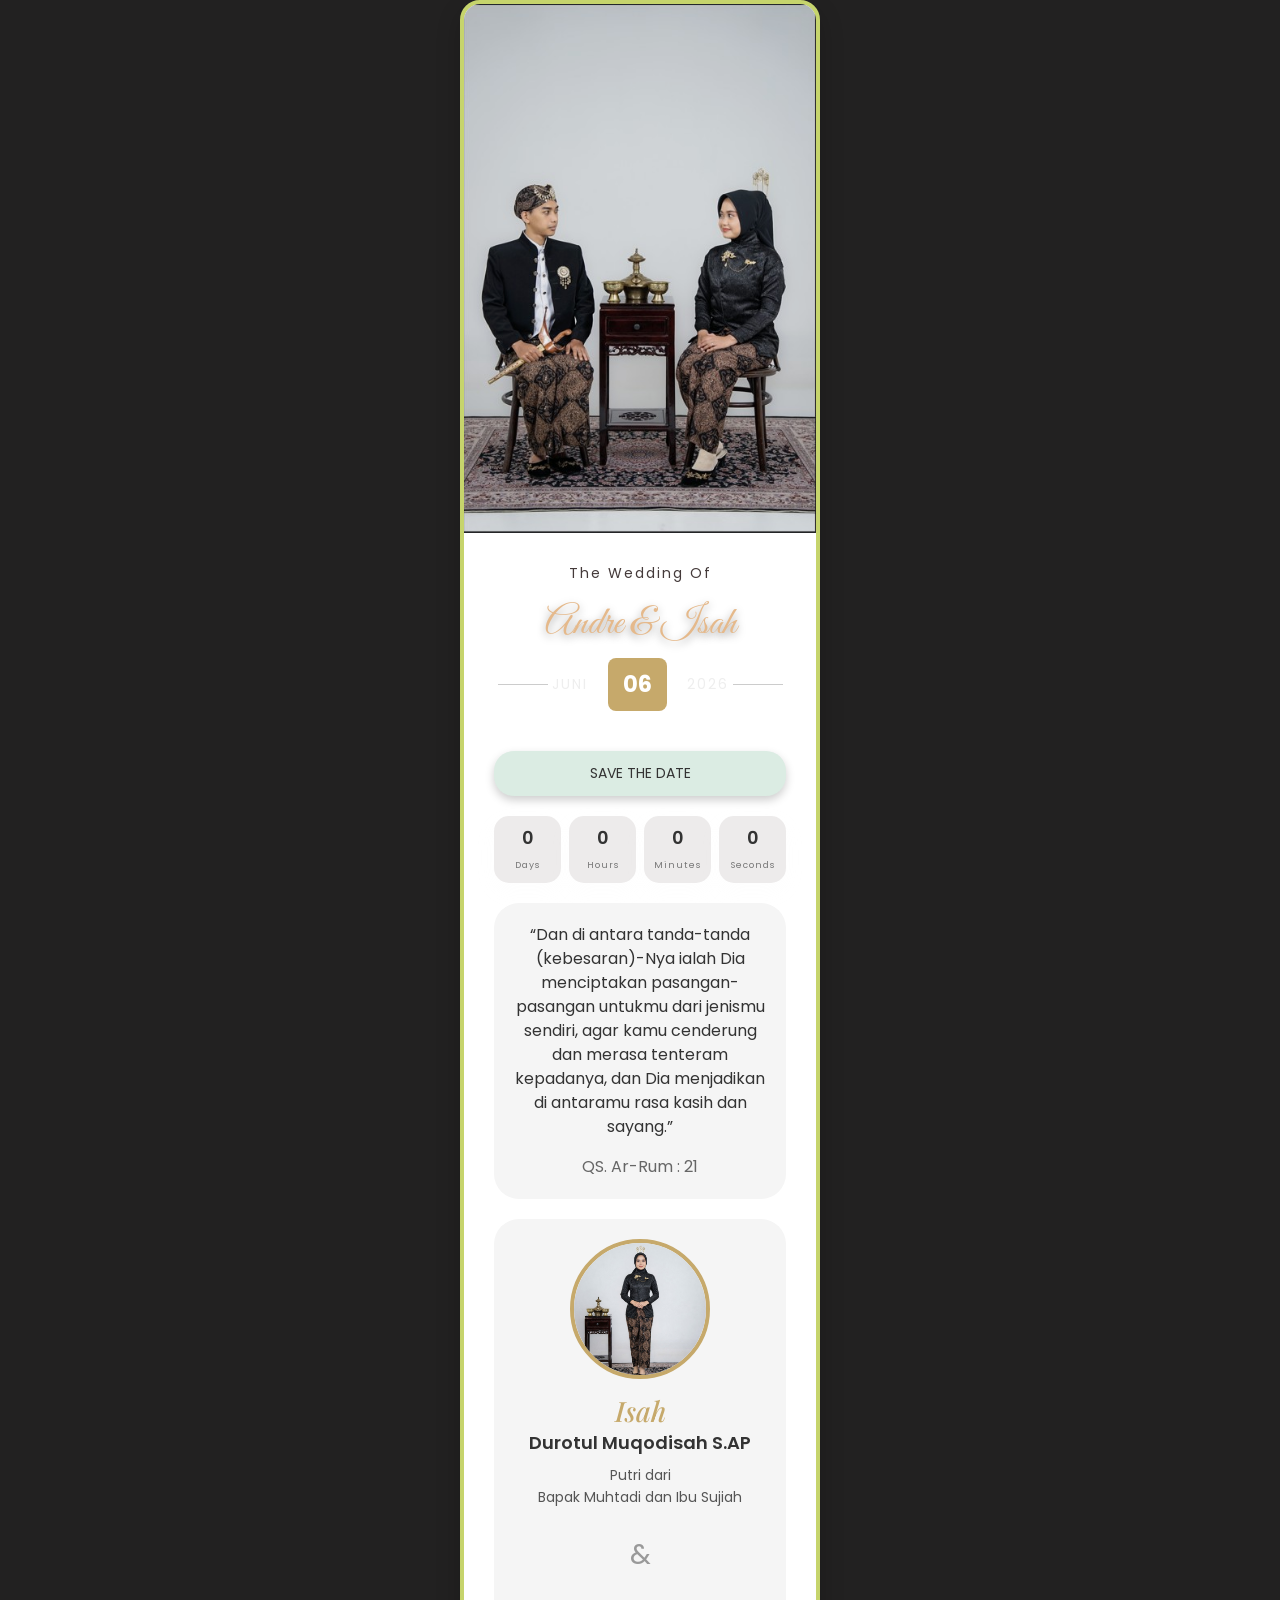
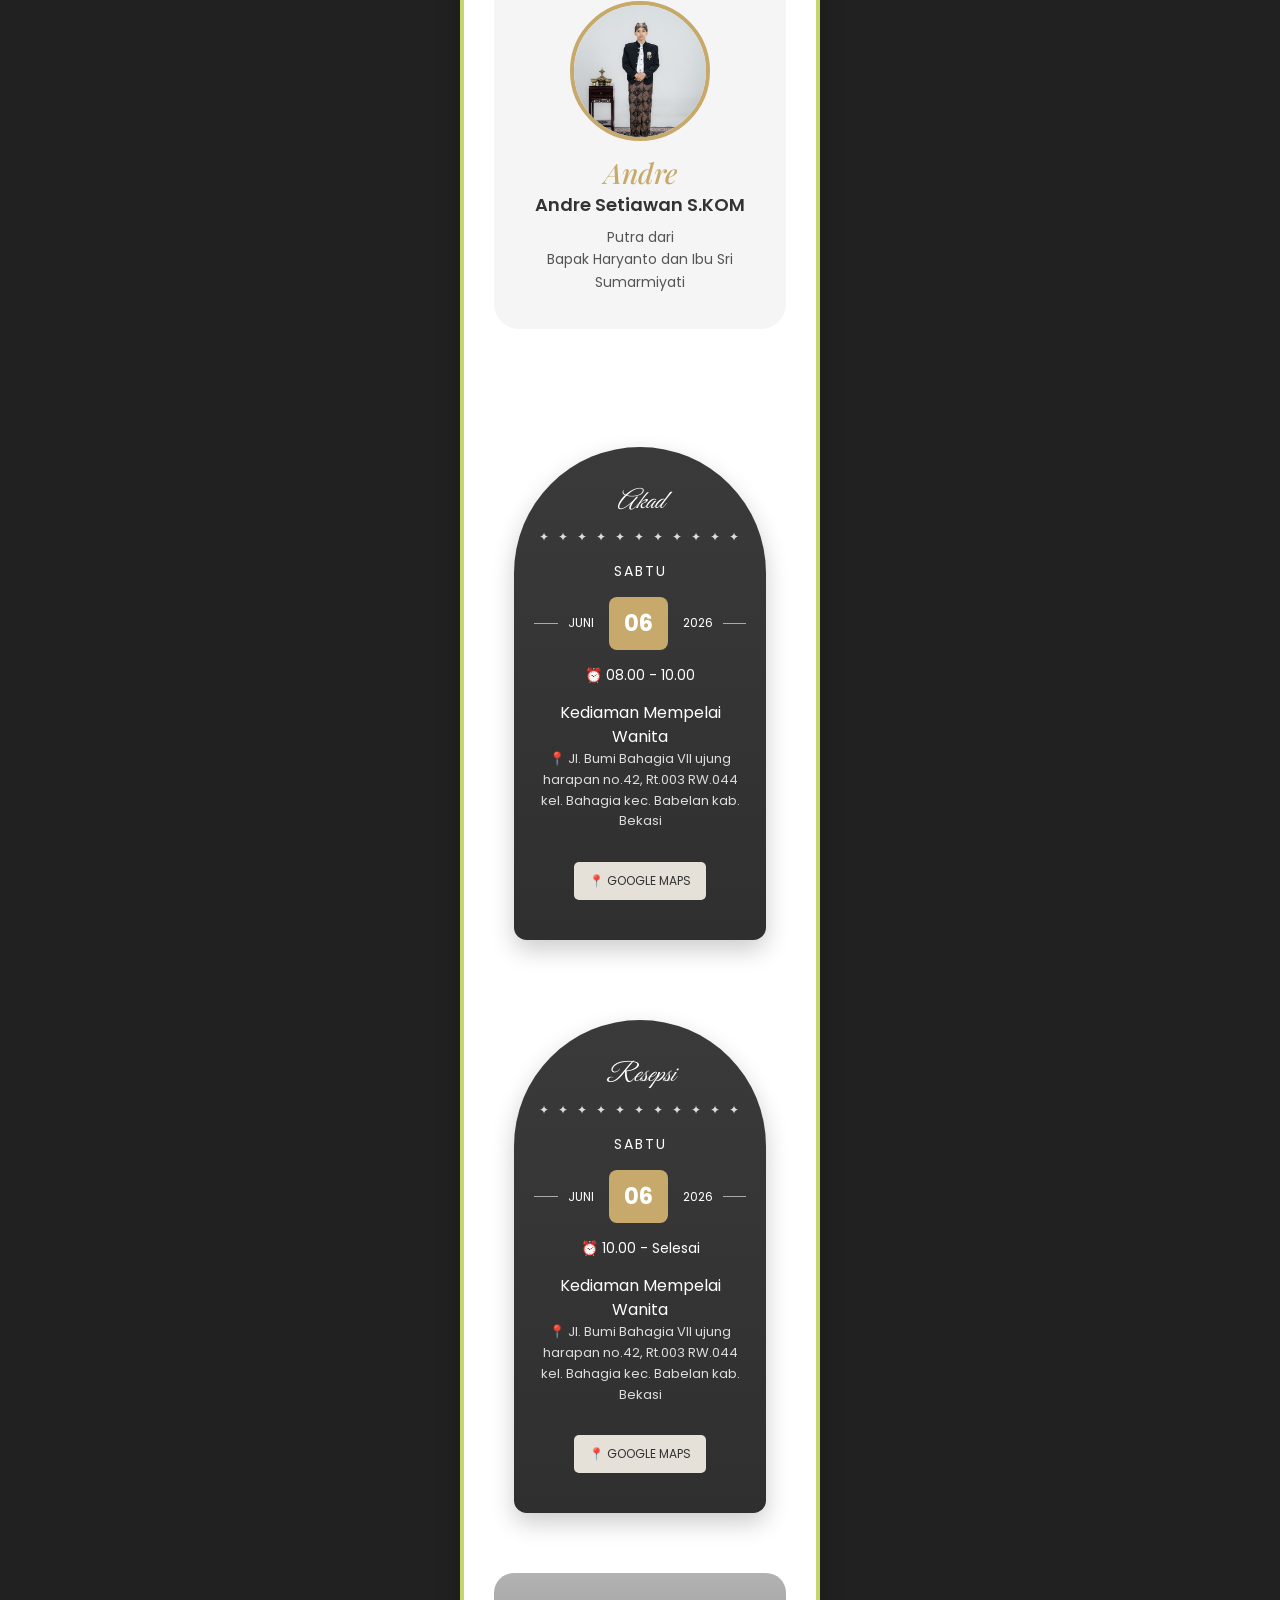
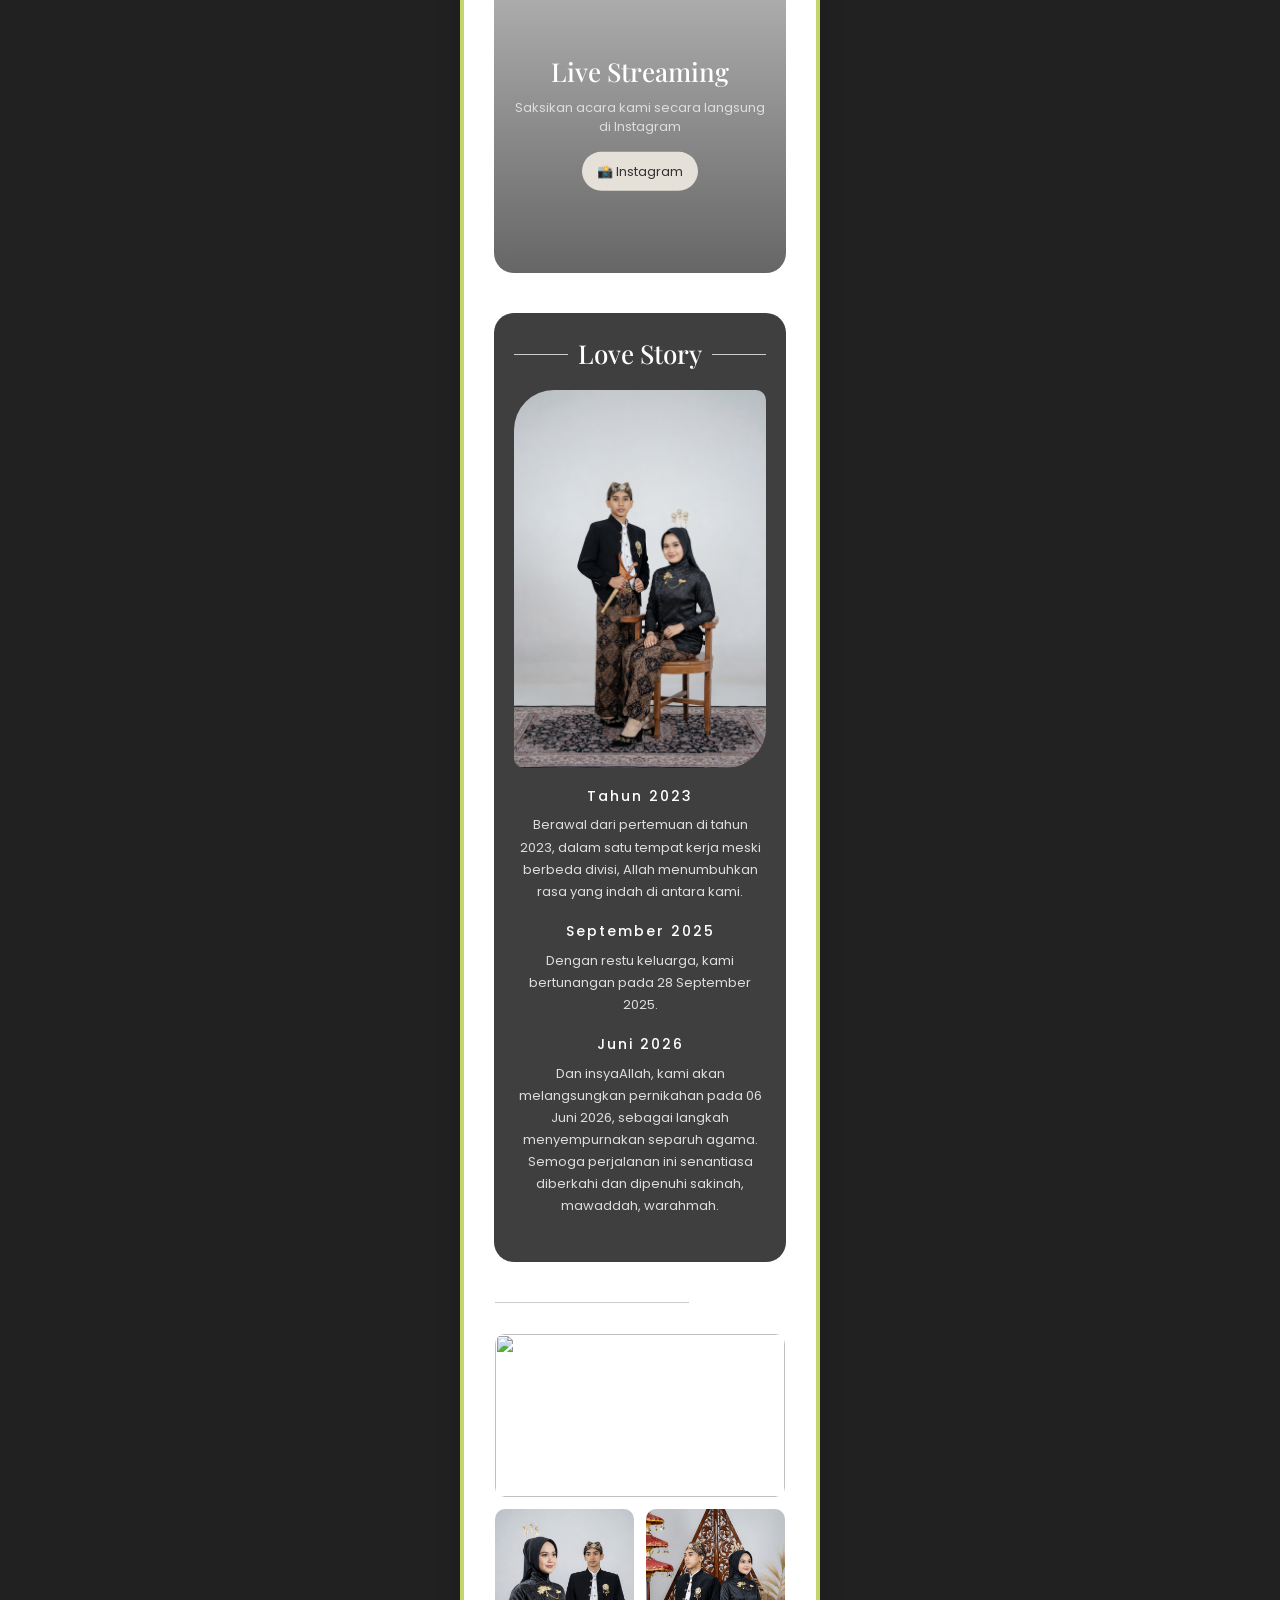
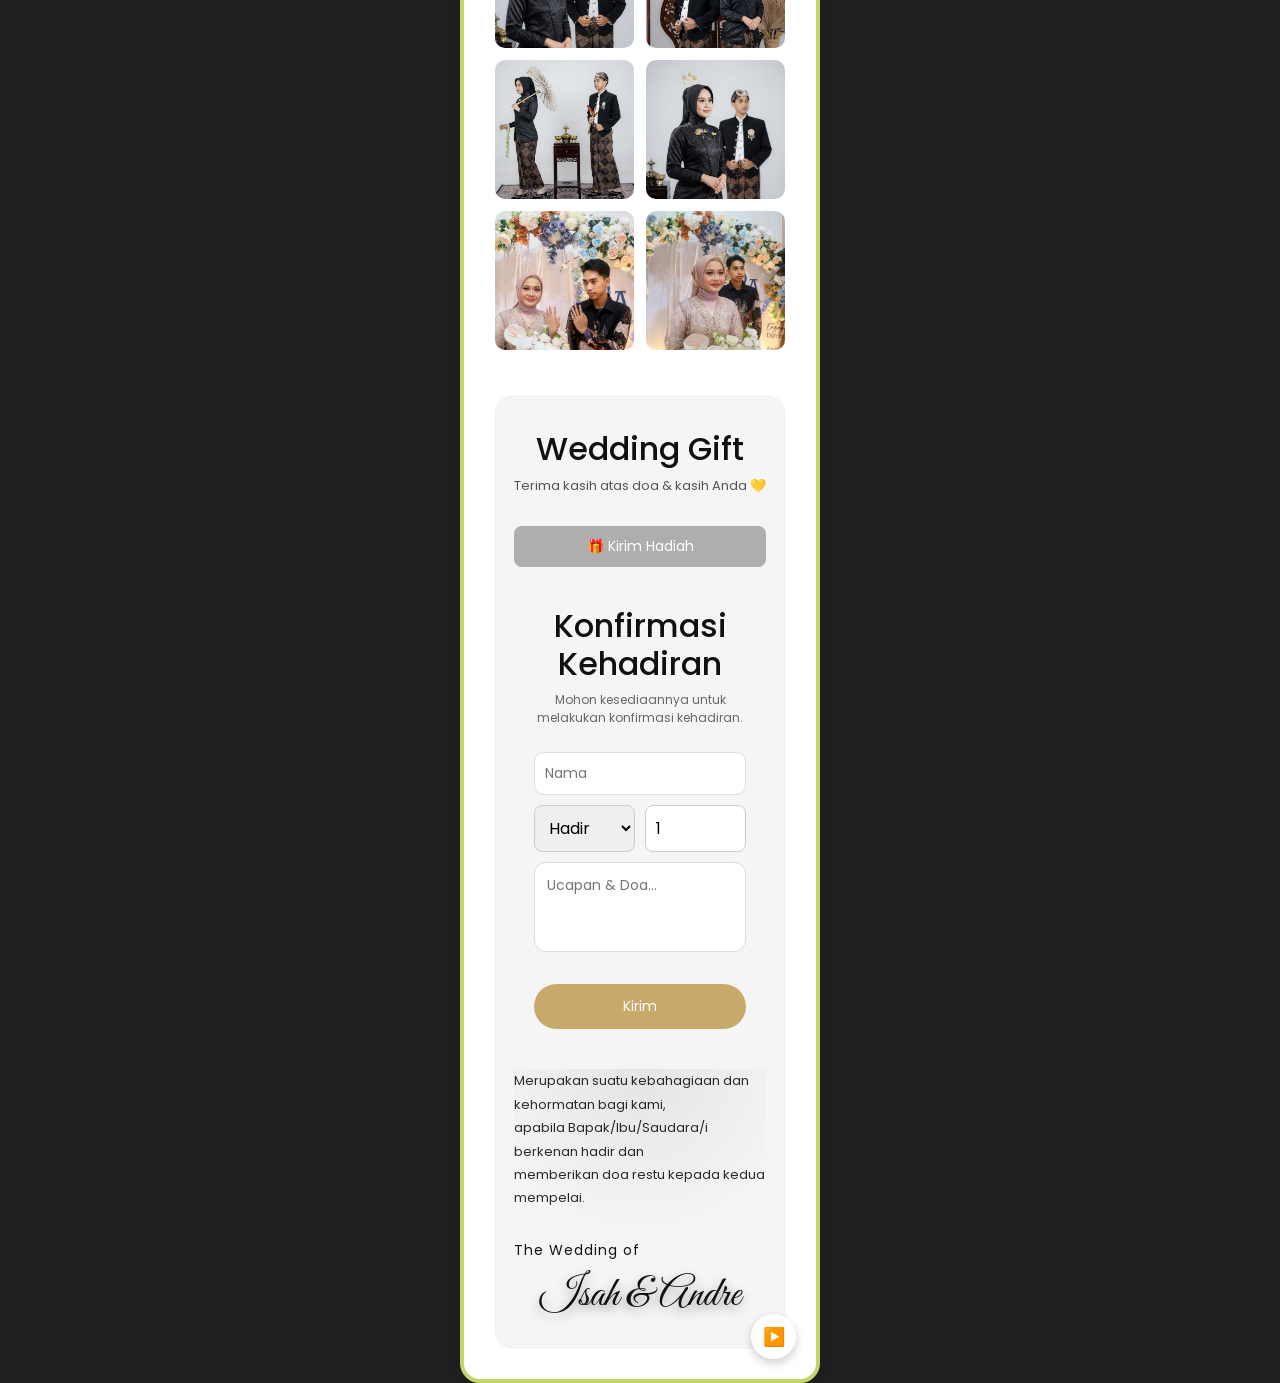
==== home.html @ dc4f6573 "Update home.html" ====
<!DOCTYPE html>
<html lang="id">
<head>
<meta charset="UTF-8">
<meta name="viewport" content="width=device-width, initial-scale=1.0">
<title>Wedding Invitation</title>

<link href="https://cdn.jsdelivr.net/npm/bootstrap@5.3.2/dist/css/bootstrap.min.css" rel="stylesheet">
<link href="https://fonts.googleapis.com/css2?family=Playfair+Display:wght@400;600&family=Poppins:wght@300;400;500&display=swap" rel="stylesheet">
<link href="https://fonts.googleapis.com/css2?family=Great+Vibes&family=Playfair+Display&display=swap" rel="stylesheet">
<link href="https://fonts.googleapis.com/css2?family=Great+Vibes&display=swap" rel="stylesheet">
<link rel="stylesheet" href="https://cdnjs.cloudflare.com/ajax/libs/font-awesome/6.5.0/css/all.min.css">
<link rel="stylesheet" href="css/style.css">
</head>

<body>
<div id="toast"></div>
<div class="container d-flex justify-content-center">

  <div class="invitation-card">

    <div class="card-main">

      <img src="img/MLK00653.jpg" class="bg">

      <div class="overlay">

<button id="musicBtn" onclick="toggleMusic()">▶️</button>

<audio id="bgMusic" loop>
  <source src="audio/musik.mp3" type="audio/mpeg">
</audio>



</div>
      </div>

      <div class="content-bg">

<div class="wedding-header fade-up">
  <p class="wedding-sub">The Wedding Of</p>
  <h2 class="wedding-names">Andre & Isah</h2>

  <div class="wedding-date">
    <span>JUNI</span>
    <div class="date-box">06</div>
    <span>2026</span>
  </div>
</div>

<button onclick="openPopup('calendarPopup')" class="save-btn">
  SAVE THE DATE  
</button>
  

<div id="calendarPopup" class="calendar-popup">
  <div class="calendar-box">

    <span class="close-btn" onclick="closePopup('calendarPopup')">✖</span>

    <h4 class="cal-title">Simpan Tanggal</h4>
    <p class="cal-sub">Tambahkan ke kalender Anda</p>

    <button class="cal-btn google" onclick="saveToGoogleCalendar()">
      📅 Google Calendar
    </button>

    <button class="cal-btn apple" onclick="openICS()">
      🍎 Apple / iPhone
    </button>

  </div>
</div>



        <div class="countdown text-center d-flex justify-content-center gap-2 fade-up delay-1">

          <div class="time-box">
            <span id="days">0</span>
            <small>Days</small>
          </div>

          <div class="time-box">
            <span id="hours">0</span>
            <small>Hours</small>
          </div>

          <div class="time-box">
            <span id="minutes">0</span>
            <small>Minutes</small>
          </div>

          <div class="time-box">
            <span id="seconds">0</span>
            <small>Seconds</small>
          </div>

        </div>

        <div class="section-bottom text-center fade-up delay-2">
          <p class="verse">
            “Dan di antara tanda-tanda (kebesaran)-Nya ialah Dia menciptakan pasangan-pasangan untukmu dari jenismu sendiri, agar kamu cenderung dan merasa tenteram kepadanya, dan Dia menjadikan di antaramu rasa kasih dan sayang.”
          </p>
          <small class="verse-ref">QS. Ar-Rum : 21</small>

          

        </div>
            <!--galery Berjalan -->
            <!--
        <div class="gallery mt-4">
            <div class="gallery-track d-flex">
              <img src="Img/andisah1.jpeg">
              <img src="Img/andisah2.jpeg">
              <img src="Img/Andisah3.jpg">
              <img src="Img/Andre1.jpeg">
              <img src="Img/Mempelai P.jpg">
              <img src="Img/Mempelaiw.jpg">
              
            </div>
          </div>
          -->

          <!-- Detail Nama Mempelai -->

      <div class="section-bottom fade-up">

  <!-- WANITA -->
  <div class="couple">
    <div class="photo">
      <img src="img/Mempelaiw.jpeg" alt="Milea" style="width:100%;">
    </div>

    <h2 class="nickname">Isah</h2>
    <h3 class="fullname">Durotul Muqodisah S.AP</h3>

    <p class="desc">
      Putri dari<br>
      Bapak Muhtadi dan Ibu Sujiah
    </p>
  </div>

  <!-- ICON -->
  <div class="love-icon">&</div>

  <!-- PRIA -->
  <div class="couple">
    <div class="photo">
      <img src="img/MempelaiP.jpg" alt="Dilan">
    </div>

    <h2 class="nickname">Andre</h2>
    <h3 class="fullname">Andre Setiawan S.KOM</h3>

    <p class="desc">
      Putra dari<br>
      Bapak Haryanto dan Ibu Sri Sumarmiyati
    </p>
  </div>

</div>

<!-- Tanggal dan Tempat Pernikahan Akad-->

<div class="event-section fade-up">

  <div class="event-header">
    <h2>Wedding</h2>
    <h5>Event</h5>
  </div>
  <div class="event-card fade-up">

    <h3 class="event-title">Akad</h3>
    <div class="divider">✦ ✦ ✦ ✦ ✦ ✦ ✦ ✦ ✦ ✦ ✦</div>

    <p class="day">SABTU</p>

    <div class="date-row">
      <span>JUNI</span>
      <div class="date-box">06</div>
      <span>2026</span>
    </div>

    <p class="time">⏰ 08.00 - 10.00</p>

    <div class="event">
      <span>Kediaman Mempelai Wanita</span>
    </div>
<div class="location">
  📍 Jl. Bumi Bahagia VII ujung harapan no.42, 
  Rt.003 RW.044 kel. Bahagia kec. Babelan kab. Bekasi
</div>

<a href="https://www.google.com/maps/place/Jl.+Bumi+Bahagia+VII+No.42,+Bahagia,+Kec.+Babelan,+Kabupaten+Bekasi,+Jawa+Barat+17610/@-6.1870561,107.0128205,17z/data=!3m1!4b1!4m6!3m5!1s0x2e698966cbaea04b:0x77215158d1f6235f!8m2!3d-6.1870561!4d107.0128205!16s%2Fg%2F11k5qr71fc?entry=ttu&g_ep=EgoyMDI2MDQwMS4wIKXMDSoASAFQAw%3D%3D" 
   target="_blank" 
   class="map-btn">
   📍 GOOGLE MAPS
</a>
  </div>

</div>

<!-- Tanggal dan Tempat Pernikahan Resepsi-->

<div class="event-section">

  <div class="event-card">

    <h3 class="event-title">Resepsi</h3>
    <div class="divider">✦ ✦ ✦ ✦ ✦ ✦ ✦ ✦ ✦ ✦ ✦</div>

    <p class="day">SABTU</p>

    <div class="date-row">
      <span>JUNI</span>
      <div class="date-box">06</div>
      <span>2026</span>
    </div>

    <p class="time">⏰ 10.00 - Selesai</p>

    <div class="event">
      <span>Kediaman Mempelai Wanita</span>
    </div>
<div class="location">
  📍 Jl. Bumi Bahagia VII ujung harapan no.42, 
  Rt.003 RW.044 kel. Bahagia kec. Babelan kab. Bekasi
</div>

<a href="https://www.google.com/maps/place/Jl.+Bumi+Bahagia+VII+No.42,+Bahagia,+Kec.+Babelan,+Kabupaten+Bekasi,+Jawa+Barat+17610/@-6.1870561,107.0128205,17z/data=!3m1!4b1!4m6!3m5!1s0x2e698966cbaea04b:0x77215158d1f6235f!8m2!3d-6.1870561!4d107.0128205!16s%2Fg%2F11k5qr71fc?entry=ttu&g_ep=EgoyMDI2MDQwMS4wIKXMDSoASAFQAw%3D%3D" 
   target="_blank" 
   class="map-btn">
   📍 GOOGLE MAPS
</a>
  </div>

</div>

<!-- Live Streaming -->
<div class="live-section">
  <div class="live-content">
    <h2 class="live-title">Live Streaming</h2>
    <p class="live-sub">Saksikan acara kami secara langsung di Instagram</p>

    <a href="https://instagram.com/andre_isah" target="_blank" class="ig-btn">
      📸 Instagram
    </a>
  </div>

</div>


<!-- Love Story -->

<div class="love-story fade-up">

  <h2 class="love-title">
    <span></span>
    Love Story
    <span></span>
  </h2>

  <!-- IMAGE -->
  <div class="love-img">
    <img src="img/andre.png" alt="Love Story">
  </div>

  <!-- STORY 1 -->
  <div class="story">
    <h3>Tahun 2023</h3>
    <p>
      Berawal dari pertemuan di tahun 2023,
      dalam satu tempat kerja meski berbeda divisi,
      Allah menumbuhkan rasa yang indah di antara kami.    
    </p>
  </div>

  <!-- STORY 2 -->
  <div class="story">
    <h3>September 2025</h3>
    <p>
      Dengan restu keluarga, kami bertunangan
      pada 28 September 2025.
    </p>
  </div>

  <!-- STORY 3 -->
  <div class="story">
    <h3>Juni 2026</h3>
    <p>
      Dan insyaAllah, kami akan melangsungkan pernikahan
      pada 06 Juni 2026,
      sebagai langkah menyempurnakan separuh agama.

      Semoga perjalanan ini senantiasa diberkahi
      dan dipenuhi sakinah, mawaddah, warahmah.
    </p>
  </div>

</div>

<div class="gallery-section fade-up">

  <!-- TITLE -->
  <h2 class="gallery-title">
    <span></span>
    Gallery
  </h2>

  <!-- VIDEO -->
    <!--  
  <div class="video-box">
    <iframe 
      src="img/Durotul Muqodisah.mp4" 
      frameborder="0" 
      allowfullscreen>
    </iframe>
  </div>
-->

  <!-- FOTO GRID -->
  <div class="photo-grid">

    <div class="photo-item">
      <img src="img/Tunangan.jpeg">
    </div>

    <div class="photo-item">
      <img src="img/andisah2.jpeg">
    </div>

    <div class="photo-item">
      <img src="img/andisah4.jpeg">
    </div>

    <div class="photo-item">
      <img src="img/Andre1.jpeg">
    </div>
    <div class="photo-item">
      <img src="img/andisah1.jpeg">
    </div>
    <div class="photo-item">
      <img src="img/tunangan2.jpeg">
    </div>
    <div class="photo-item">
      <img src="img/tunangan3.jpeg">
    </div>
    </div>
    </div>

  <!-- ================= HADIAH ================= -->
<!-- ================= RSVP ================= -->

<div class="rsvp-section fade-up">

  <p class="rsvp-sub">

<div class="gift-section">


  <h2 class="gift-title">Wedding Gift</h2>
  <p class="gift-text">
    Terima kasih atas doa & kasih Anda 💛
  </p>

  <button class="gift-btn" onclick="openGift()">
  🎁 Kirim Hadiah 
</button>


</div>

<!-- POPUP HADIAH -->
<div id="giftPopup" class="gift-popup">

  <div class="gift-box">

    <span class="close-btn" onclick="closeGift()">x</span>

    <h3>Wedding Gift</h3>


  <!-- ATM 1 -->
<div class="atm-card-modern">
  <div class="bank">BCA</div>
  <div class="name">DUROTUL MUQODISAH</div>
  <div class="rekening" id="rek-bca">7635195690</div>
  <button class="copy-btn-modern" onclick="copyRek('rek-bca')">
    📋 Salin Rekening
  </button>
</div>

<!-- ATM 2 -->
<div class="atm-card-modern">
  <div class="bank">BRI</div>
  <div class="name">ANDRE SETIAWAN</div>
  <div class="rekening" id="rek-bri">561301029578539</div>
  <button class="copy-btn-modern" onclick="copyRek('rek-bri')">
    📋 Salin Rekening
  </button>
</div>



</div>
<!-- POPUP HADIAH -->
 
</div>


    <!-- ================= Kehadiran ================= -->
    <!-- ================= RSVP ================= -->
<div class="rsvp-section">

  <h2>Konfirmasi Kehadiran</h2>
  <p class="rsvp-sub">
    Mohon kesediaannya untuk melakukan konfirmasi kehadiran.
  </p>

  <form id="formUcapan">

  <input type="text" id="nama" placeholder="Nama" required>

  <div class="form-row">
    <select id="kehadiran">
      <option>Hadir</option>
      <option>Tidak Hadir</option>
    </select>

    <input type="number" id="jumlah" value="1">
  </div>

  <textarea id="pesan" placeholder="Ucapan & Doa..." required></textarea>

  <!-- UBAH INI -->
  <button type="submit">Kirim</button>

</form>

  <!-- LIST KOMENTAR -->

  <div id="successMsg" style="display:none; color:green; text-align:center; margin-top:10px;">
  ✅ Berhasil terkirim
</div>
  <div id="listUcapan" class="list-ucapan"></div>

</div>





<div class="footer-wedding fade-up">

  <div class="footer-content">
    
    <p class="footer-text">
      Merupakan suatu kebahagiaan dan kehormatan bagi kami,<br>
      apabila Bapak/Ibu/Saudara/i berkenan hadir dan<br>
      memberikan doa restu kepada kedua mempelai.
    </p>

    <p class="footer-sub">The Wedding of</p>

    <h2 class="footer-names">Isah & Andre</h2>

  </div>

</div>

<!-- Batas Conten-->
</div>



    <!-- Batas Invitation Card-->
  </div>
<!-- Batas Container-->
</div>

<script src="js/script.js"></script>

</body>
</html>
---- css/style.css ----
/* ================= BODY ================= */
body {
  background: #222121;
  font-family: 'Poppins', sans-serif;
  margin: 0;
  padding: 0;
}

/* ================= CARD UTAMA ================= */
.invitation-card {
  width: 360px;
  min-height: 680px; /* biar auto menyesuaikan konten */
  border-radius: 20px;
  overflow: hidden;
  position: relative;
  border: 4px solid #c6d46c;
  box-shadow: 0 10px 25px rgba(0,0,0,0.2);
  background: #fff;
}

.bg-cs{
  position: absolute;
  inset: 0;
  width: 100%;
  height: 100%;
  object-fit: cover;
}
/* ================= IMAGE ================= */
.bg {
  width: 100%;
  height: auto; /* biar mengikuti konten */
  display: block;
  object-fit: cover;
  filter: brightness(0.95);
}


/* ================= OVERLAY ================= */



.overlay {
  
  inset: 0;
  background: linear-gradient(
    to bottom,
    rgba(200,210,220,0.7),
    rgba(70,100,120,0.9)
  );
  
}

.overlay.bg {
  z-index: 1;
}


.content {
  position: absolute;
  inset: 0;
  z-index: 2;

  padding: 30px;
  color: white;

  display: flex;
  flex-direction: column;
  justify-content: space-between;
}

/* ================= CONTENT ================= */
.content-bg {
  position: relative; /* jangan absolute */
  padding: 30px;
  color: white;
  display: flex;
  flex-direction: column;
  gap: 20px;
}

/* ================= TEXT ================= */
.top-text small {
  letter-spacing: 2px;
  font-size: 12px;
}

.names {
  font-family: 'Playfair Display', serif;
  font-size: 38px;
  line-height: 1.2;
  text-shadow: 0 3px 6px rgba(0,0,0,0.25);
}

/* ================= BUTTON ================= */
.btn-invite, .save-btn {
  background: #dbece3;
  color: #333;
  border-radius: 20px;
  font-size: 14px;
  padding: 12px 20px;
  cursor: pointer;
  border: none;
  box-shadow: 0 4px 10px rgba(0,0,0,0.2);
  transition: 0.3s;
}

.btn-invite:hover, .save-btn:hover {
  background: #f1f1f1;
}

/* ================= BOTTOM ================= */
.bottom {
  text-align: center;
}

.bottom p {
  font-size: 13px;
  margin-bottom: 3px;
}

.guest {
  font-size: 22px;
  font-weight: 600;
  margin: 10px 0 20px;
}


/* ================= COUNTDOWN ================= */
.time-box {
  background: rgba(236, 233, 233, 0.9);
  border-radius: 15px;
  padding: 8px 10px;
  box-shadow: 0 8px 20px rgba(241, 238, 238, 0.08);
  backdrop-filter: blur(3px);
  text-align: center;
  width: 100px;
  transition: 0.3s;
}

.time-box:hover {
  transform: translateY(-5px);
}

.time-box span {
  display: block;
  font-size: 18px;
  font-weight: 600;
  color: #333;
}

.time-box small {
  font-size: 9px;
  color: #777;
  letter-spacing: 1px;
}

/* ================= SECTION BAWAH ================= */
.section-bottom {
  background: #f5f5f5;
  padding: 20px;
  border-top-left-radius: 25px;
  border-top-right-radius: 25px;
  border-bottom-left-radius: 25px;
  border-bottom-right-radius: 25px;
  color: #333;
}

.verse {
  font-size: 16px;
}

.verse-ref {
  font-size: 16px;
  color: #666;
}




/* ================= GALLERY ================= */

.gallery img {
  width: 100px;
  height: 100px;
  min-width: 100px;   /* ⬅️ penting */
  min-height: 100px;  /* ⬅️ penting */
  object-fit: cover;
  border-radius: 50%;

  border: 3px solid #fff;
  box-shadow: 0 4px 10px rgba(0,0,0,0.2);

  flex-shrink: 0; /* ⬅️ biar tidak gepeng di flex */
  
}

.gallery-track {
  display: flex;
  gap: 12px;
  animation: scrollGallery 10s linear infinite;
}


@keyframes scrollGallery {
  from {
    transform: translateX(0);
  }
  to {
    transform: translateX(-50%);
  }
}



/* ================= ANIMASI ================= */
.fade-in {
  animation: fadeIn 1.5s;
}

@keyframes fadeIn {
  from {opacity:0;}
  to {opacity:1;}
}

.slide-up {
  animation: slideUp 1s;
}

@keyframes slideUp {
  from {opacity:0; transform:translateY(40px);}
  to {opacity:1; transform:translateY(0);}
}

/* ================= WEDDING HEADER ================= */
.wedding-header {
  text-align: center;
  margin-bottom: 20px;
}

.wedding-sub {
  font-size: 14px;
  letter-spacing: 2px;
  color: #443a3a;
}

/* Nama pengantin */
.wedding-names {
  font-family: 'Great Vibes', cursive;
  font-size: 40px;
  color: #e5b98b;
  margin: 10px 0;
  text-shadow: 0 3px 8px rgba(0,0,0,0.4);
}

/* ================= DATE ================= */

.calendar-popup {
  position: fixed;
  inset: 0;
  display: none;
  justify-content: center;
  align-items: center;
  background: rgba(0,0,0,0.5);
  backdrop-filter: blur(6px);
  z-index: 9999;
}

.calendar-box {
  background: #ffffff;
  padding: 25px 20px;
  border-radius: 20px;
  width: 280px;
  text-align: center;
  position: relative;
  box-shadow: 0 15px 40px rgba(0,0,0,0.2);
}

.cal-title {
  font-family: 'Playfair Display', serif;
  font-size: 20px;
  margin-bottom: 5px;
  color: #333;
}

.cal-sub {
  font-size: 12px;
  color: #888;
  margin-bottom: 15px;
}

.cal-btn {
  width: 100%;
  margin-top: 10px;
  padding: 12px;
  border: none;
  border-radius: 12px;
  font-size: 14px;
  cursor: pointer;
  transition: 0.3s;
}

.cal-btn.google {
  background: linear-gradient(135deg, #d4af7f, #b8965a);
  color: white;
}

.cal-btn.apple {
  background: #f5f5f5;
  color: #333;
  border: 1px solid #ddd;
}

.cal-btn:hover {
  transform: translateY(-2px);
}

.wedding-date {
  display: flex;
  align-items: center;
  justify-content: center;
  gap: 15px;
}

.wedding-date span {
  font-size: 14px;
  letter-spacing: 2px;
  color: #eee;
  position: relative;
}

/* Garis kiri kanan */
.wedding-date span:first-child::before,
.wedding-date span:last-child::after {
  content: "";
  position: absolute;
  top: 50%;
  width: 50px;
  height: 1px;
  background: #ccc;
}

.wedding-date span:first-child::before {
  right: 110%;
}

.wedding-date span:last-child::after {
  left: 110%;
}

/* Kotak tanggal */

#musicBtn {
  position: absolute;
  bottom: 20px;
  right: 20px;
  z-index: 3;

  width: 45px;
  height: 45px;
  border-radius: 50%;
  border: none;

  background: rgba(255,255,255,0.9);
  font-size: 18px;
  cursor: pointer;

  box-shadow: 0 4px 10px rgba(0,0,0,0.2);
}


/* ================= COUPLE SECTION ================= */
.section-bottom {
  text-align: center;
}

/* FOTO BULAT */
.photo {
  width: 140px;
  height: 140px;
  margin: 0 auto 15px;
  border-radius: 50%;
  overflow: hidden;
  border: 4px solid #c6a96b;
}

.photo img {
  width: 100%;
  height: 100%;
  object-fit: cover;
}

/* NAMA PANGGILAN (SCRIPT) */
.nickname {
  font-family: 'Playfair Display', serif;
  font-size: 28px;
  color: #c6a96b;
  margin: 10px 0 5px;
  font-style: italic;
}

/* NAMA LENGKAP */
.fullname {
  font-size: 18px;
  font-weight: 600;
  margin-bottom: 10px;
}

/* DESKRIPSI */
.desc {
  font-size: 14px;
  color: #555;
  line-height: 1.6;
}

/* ICON TENGAH */
.love-icon {
  font-size: 28px;
  margin: 25px 0;
  color: #999;
}


/* Tanggal dan tempat Resepsi */

/* ================= EVENT SECTION ================= */
.event-section {
  padding: 20px;
  text-align: left;
  position: relative;
}

/* HEADER */
.event-header h2 {
  font-family: 'Playfair Display', serif;
  font-size: 28px;
  margin: 0;
}

.event-header span {
  font-size: 14px;
  color: #777;
  letter-spacing: 2px;
}

/* ================= CARD ================= */
.event-card {
  margin-top: 20px;
  background: linear-gradient(180deg, #3a3a3a, #2f2f2f);
  border-radius: 200px 200px 20px 20px;
  padding: 40px 20px;
  text-align: center;
  color: #fff;
  box-shadow: 0 10px 25px rgba(0,0,0,0.2);
}

/* TITLE */
.event-title {
  font-family: 'Playfair Display', serif;
  font-size: 26px;
  font-style: italic;
  margin-bottom: 10px;
}

.divider {
  font-size: 12px;
  letter-spacing: 3px;
  margin-bottom: 15px;
  color: #ddd;
}

/* DAY */
.day {
  letter-spacing: 2px;
  font-size: 14px;
  margin-bottom: 10px;
}




/* DATE */
.date-row {
  display: flex;
  align-items: center;
  justify-content: center;
  gap: 15px;
  margin-bottom: 15px;
}

.date-row span {
  font-size: 12px;
  position: relative;
}

/* GARIS */
.date-row {
  display: flex;
  align-items: center;
  justify-content: center;
  gap: 10px;
  margin: 15px 0;
}

/* garis kiri kanan */
.date-row::before,
.date-row::after {
  content: "";
  flex: 1;
  height: 1px;
  background: #aaa;
}

/* teks */
.date-row span {
  font-size: 12px;
  white-space: nowrap;
}

/* box tanggal */
.date-box {
  background: #c6a96b;
  color: #fff;
  padding: 10px 15px;
  font-size: 22px;
  font-weight: bold;
  border-radius: 8px;
  margin: 0 5px;
}


/* TIME */
.time {
  font-size: 14px;
  margin-bottom: 15px;
}

/* LOCATION */
.location {
  font-size: 13px;
  line-height: 1.6;
  margin-bottom: 20px;
  color: #ddd;
}

/* BUTTON */
.map-btn {
  background: #e5e0d8;
  color: #333;
  border: none;
  padding: 10px 15px;
  font-size: 12px;
  border-radius: 5px;
  cursor: pointer;
}

.map-btn:hover {
  background: #d6d0c8;
}

.event-title {
  font-family: 'Great Vibes', cursive;
}

/* Maps */
.map-btn {
  display: inline-block;
  text-decoration: none;
  margin-top: 10px;
}


/* ================= DECOR BACKGROUND ================= */
.decor-section {
  position: relative;
  width: 100%;
  height: 250px;
  overflow: hidden;
  border-radius: 20px;
  margin-top: 20px;
}

/* GAMBAR BACKGROUND */
.decor-bg {
  position: absolute;
  width: 100%;
  height: 100%;
  object-fit: cover;
}

/* OVERLAY BIAR ELEGAN */
.decor-section::after {
  content: "";
  position: absolute;
  inset: 0;
  background: linear-gradient(
    to bottom,
    rgba(0,0,0,0.2),
    rgba(0,0,0,0.5)
  );
}

/* ================= LIVE STREAMING ================= */
.live-section {
  position: relative;
  width: 100%;
  height: 300px;
  border-radius: 20px;
  overflow: hidden;
  margin-top: 20px;
}

/* BACKGROUND */
.live-bg {
  position: absolute;
  width: 100%;
  height: 100%;
  object-fit: cover;
}

/* OVERLAY */
.live-section::after {
  content: "";
  position: absolute;
  inset: 0;
  background: linear-gradient(
    to bottom,
    rgba(0,0,0,0.3),
    rgba(0,0,0,0.6)
  );
}

/* CONTENT */
.live-content {
  position: relative;
  z-index: 2;
  text-align: center;
  color: #fff;
  top: 50%;
  transform: translateY(-50%);
  padding: 20px;
}

/* TITLE */
.live-title {
  font-family: 'Playfair Display', serif;
  font-size: 26px;
  margin-bottom: 10px;
}

/* SUBTITLE */
.live-sub {
  font-size: 13px;
  color: #ddd;
  margin-bottom: 15px;
}


/* USERNAME BOX */
.ig-box {
  display: inline-block;
  padding: 8px 15px;
  border: 1px solid #fff;
  border-radius: 20px;
  margin-bottom: 15px;
  font-size: 14px;
}

/* BUTTON */
.ig-btn {
  display: inline-block;
  background: #e5e0d8;
  color: #333;
  padding: 10px 15px;
  border-radius: 20px;
  text-decoration: none;
  font-size: 13px;
}

.ig-btn:hover {
  background: #d6d0c8;
}

.live-content {
  animation: fadeIn 1.5s;
}

/* love Story */

/* ================= LOVE STORY ================= */
.love-story {
  background: #3f3f3f;
  padding: 25px 20px;
  border-radius: 20px;
  color: #fff;
  margin-top: 20px;
  text-align: center;
}

/* TITLE */
.love-title {
  display: flex;
  align-items: center;
  justify-content: center;
  gap: 10px;
  font-family: 'Playfair Display', serif;
  font-size: 26px;
  margin-bottom: 20px;
}

/* GARIS KIRI KANAN */
.love-title span {
  flex: 1;
  height: 1px;
  background: #ccc;
}

/* IMAGE */
.love-img {
  border-radius: 30px;
  overflow: hidden;
  margin-bottom: 20px;
}

.love-img img {
  width: 100%;
  height: auto;
  display: block;
  object-fit: cover;
}

/* STORY TEXT */
.story {
  margin-bottom: 20px;
}

.story h3 {
  font-size: 14px;
  letter-spacing: 2px;
  margin-bottom: 10px;
}

.story p {
  font-size: 13px;
  line-height: 1.7;
  color: #ddd;
}
.love-img {
  border-radius: 40px 10px 40px 10px;
}

/* Galery Foto dan Video */

/* ================= GALLERY SECTION ================= */
.gallery-section {
  padding: 5px 1px; /* dari 20px → jadi lebih lebar */
}

/* TITLE */
.gallery-title {
  display: flex;
  align-items: center;
  gap: 10px;
  font-family: 'Playfair Display', serif;
  font-size: 26px;
  margin-bottom: 15px;
}

.gallery-title span {
  flex: 1;
  height: 1px;
  background: #ccc;
}

/* VIDEO */
.video-box {
  width: 100%;
  border-radius: 15px;
  overflow: hidden;
  margin-bottom: 15px;
}

.video-box iframe {
  width: 100%;
  height: 200px;
  display: block;
}

/* GRID FOTO */
.photo-grid {
  display: grid;
  grid-template-columns: 1fr 1fr;
  gap: 12px;
}

.photo-item {
  overflow: hidden;
  border-radius: 10px;
}

.photo-item img {
  width: 100%;
  height: 100%;
  object-fit: cover;
  display: block;
}

/* OPTIONAL HOVER */
.photo-item img:hover {
  transform: scale(1.05);
  transition: 0.3s;
  width: 100%;
  height: 180px; /* atur tinggi sesuai selera */
  overflow: hidden;
  border-radius: 15px;
  margin-bottom: 15px;
}
.photo-item {
  aspect-ratio: 2 / 2;
  
}

.photo-item:first-child {
  grid-column: span 2;
  aspect-ratio: 16 / 9;
}

.photo-gridfull {
  display: grid;
  grid-template-columns: 3fr 3fr;
  gap: 12px;
}

.photo-itemfull {
  transform: scale(1.05);
  transition: 0.3s;
  width: 200%;
  height: 180px; /* atur tinggi sesuai selera */
  overflow: hidden;
  border-radius: 15px;
  margin-bottom: 15px;
}

* Hadiah */

/* ================= HADIAH ================= */

.atm-card {
  padding: 20px;
  border-radius: 18px;
  margin-top: 15px;
  text-align: center;

  background: linear-gradient(135deg, #d4af7f, #b8965a);
  color: #fff;

  box-shadow: 0 12px 30px rgba(0,0,0,0.25);
}

/* Nama bank */
.bank {
  font-size: 13px;
  letter-spacing: 2px;
  opacity: 0.9;
}

/* Nomor rekening */
.rekening {
  font-size: 20px;
  font-weight: bold;
  letter-spacing: 2px;
  margin: 8px 0;
}

/* Nama pemilik */
.owner {
  font-size: 12px;
  margin-bottom: 10px;
  opacity: 0.9;
}

.owner b {
  font-size: 14px;
  display: block;
  margin-top: 2px;
}

/* Tombol */
.copy-btn {
  width: 100%;
  padding: 10px;
  border-radius: 10px;
  border: none;

  background: rgba(255,255,255,0.25);
  color: #fff;

  cursor: pointer;
  transition: 0.3s;
}

.copy-btn:hover {
  background: #fff;
  color: #b8965a;
}
/* CARD ATM MODERN */
.atm-card-modern {
  background: #dcdcdc;
  border-radius: 12px;
  padding: 20px;
  margin-bottom: 15px;
  position: relative;
  box-shadow: 0 4px 10px rgba(0,0,0,0.1);
}

.atm-card-modern .bank {
  position: absolute;
  top: 15px;
  right: 15px;
  font-weight: bold;
  color: #555;
}

.atm-card-modern .name {
  font-size: 14px;
  color: #555;
  margin-bottom: 10px;
  font-weight: 600;

  padding-right: 40px; /* 🔥 ini kuncinya */
}


.atm-card-modern .rekening {
  font-size: 16px;
  letter-spacing: 3px;
  color: #333;
  margin-bottom: 15px;
}

.copy-btn-modern {
  background: #7d8fa3;
  color: white;
  border: none;
  padding: 8px 12px;
  border-radius: 6px;
  font-size: 13px;
  cursor: pointer;
}

.copy-btn-modern:hover {
  background: #6c7e91;
}

/* ================= RSVP ================= */

.rsvp-section {
  margin-top: 20px;
  padding: 20px;
  background: #f5f5f5;
  border-radius: 20px;
}

.rsvp-section h2 {
  text-align: center;
  color: #111010;
}

.rsvp-sub {
  font-size: 12px;
  text-align: center;
  margin-bottom: 15px;
  color: #666;
}

.rsvp-section input,
.rsvp-section select,
.rsvp-section textarea {
  width: 100%;
  padding: 10px;
  margin-bottom: 10px;
  border-radius: 8px;
  border: 1px solid #ccc;
}

.form-row {
  display: flex;
  gap: 10px;
}

.rsvp-section button {
  width: 100%;
  padding: 10px;
  background: #afadad;
  color: #fff;
  border: none;
  border-radius: 8px;
}

/* ================= KOMENTAR  ================= */
.list-ucapan {
  margin-top: 15px;
}

.ucapan-item {
  display: flex;
  gap: 10px;
  margin-bottom: 12px;
}

.avatar {
  width: 35px;
  height: 35px;
  background: #ccc;
  border-radius: 50%;
  display: flex;
  align-items: center;
  justify-content: center;
}

.comment {
  background: #fff;
  padding: 10px;
  border-radius: 12px;
  flex: 1;
}

.comment b {
  font-size: 13px;
}

.comment p {
  font-size: 13px;
  margin: 3px 0;
}

.meta {
  font-size: 11px;
  color: #888;
}


/* ================= Hadiah ================= */

/* ================= HADIAH BUTTON ================= */
.gift-btn {
  width: 100%;
  margin-top: 15px;
  padding: 12px;
  border: none;
  background: #b8965a;
  color: #161515;
  border-radius: 10px;
  font-size: 14px;
  cursor: pointer;
}

/* ================= POPUP ================= */
.gift-popup {
  position: fixed;
  top: 0;
  left: 0;
  width: 100%;
  height: 100%;
  background: rgba(0,0,0,0.6);

  display: none;
  justify-content: center;
  align-items: center;

  z-index: 9999; /* ⬅️ penting biar di atas semua */
}

/* ================= BOX ================= */

.gift-box {
  background: linear-gradient(180deg, #868484, #f9f9f9);
  padding: 30px 25px;
  border-radius: 25px;
  width: 320px;
  text-align: center;
  position: relative;

  box-shadow: 0 20px 50px rgba(0,0,0,0.25);
  animation: scaleIn 0.3s ease;
}

/* animasi muncul */
@keyframes scaleIn {
  from {
    transform: scale(0.8);
    opacity: 0;
  }
  to {
    transform: scale(1);
    opacity: 1;
  }
}

/* ================= CLOSE ================= */
.close-btn {
  position: absolute;
  right: 15px;
  top: 10px;
  font-size: 20px;
  cursor: pointer;
}

/* ================= TEXT ================= */
.gift-text {
  font-size: 13px;
  color: #555;
  margin-bottom: 15px;
}

/* ================= ATM CARD ================= */

.atm-card-modern {
  background: linear-gradient(135deg, #1e1e1e, #3a3a3a);
  border-radius: 18px;
  padding: 20px;
  margin-bottom: 15px;
  color: #fff;

  box-shadow: 0 10px 30px rgba(0,0,0,0.3);
  position: relative;
  overflow: hidden;
}

/* efek garis elegan */
.atm-card-modern::before {
  content: "";
  position: absolute;
  width: 150%;
  height: 2px;
  background: linear-gradient(to right, transparent, #d4af7f, transparent);
  top: 40%;
  left: -25%;
}

/* bank */
.atm-card-modern .bank {
  position: absolute;
  top: 15px;
  right: 15px;
  font-weight: bold;
  color: #d4af7f;
}

/* nama */
.atm-card-modern .name {
  font-size: 13px;
  opacity: 0.8;
}

/* rekening */
.atm-card-modern .rekening {
  font-size: 18px;
  letter-spacing: 3px;
  margin: 10px 0;
}

/* tombol copy */
.copy-btn-modern {
  width: 100%;
  padding: 10px;
  border-radius: 10px;
  border: none;

  background: #d4af7f;
  color: #fff;

  cursor: pointer;
  transition: 0.3s;
}

.copy-btn-modern:hover {
  background: #b8965a;
}


* ================= Ucapan ================= */

/* WRAPPER */
.wish-wrapper {
  padding: 20px;
  margin-top: 30px;
}

/* BOX UTAMA */
.wish-section {
  background: linear-gradient(180deg, #ffffff, #f7f7f7);
  padding: 25px;
  border-radius: 20px;

  border: 1px solid #eee;
  box-shadow: 0 10px 25px rgba(0,0,0,0.08);
}

/* TITLE */
.wish-title {
  text-align: center;
  font-family: 'Playfair Display', serif;
  font-size: 24px;
  margin-bottom: 20px;
  color: #444;
}

/* TEXTAREA */
#pesan {
  width: 100%;
  height: 90px;
  padding: 12px;
  border-radius: 12px;
  border: 1px solid #ddd;
  resize: none;
  font-size: 14px;
  transition: 0.3s;
}

#pesan:focus {
  border-color: #c6a96b;
  outline: none;
  box-shadow: 0 0 5px rgba(198,169,107,0.3);
}

/* INPUT */
#nama {
  width: 100%;
  padding: 10px;
  margin-top: 10px;
  border-radius: 10px;
  border: 1px solid #ddd;
  font-size: 14px;
}

#nama:focus {
  border-color: #c6a96b;
  outline: none;
}

/* BUTTON */
#formUcapan button {
  margin-top: 15px;
  padding: 12px;
  width: 100%;
  border: none;
  background: #c6a96b;
  color: white;
  border-radius: 25px;
  font-size: 14px;
  cursor: pointer;
  transition: 0.3s;
}

#formUcapan button:hover {
  background: #b8965a;
  transform: translateY(-2px);
}

/* LIST UCAPAN */
.list-ucapan {
  margin-top: 20px;
}

/* ITEM UCAPAN */
.ucapan-item {
  display: flex;
  gap: 10px;
  background: #fff;
  padding: 12px;
  border-radius: 15px;
  margin-bottom: 12px;
  border: 1px solid #eee;
  box-shadow: 0 4px 10px rgba(0,0,0,0.05);
}

/* AVATAR */
.avatar {
  width: 40px;
  height: 40px;
  background: #c6a96b;
  color: #fff;
  border-radius: 50%;
  display: flex;
  align-items: center;
  justify-content: center;
  font-weight: bold;
}

/* ISI */
.comment {
  flex: 1;
}

.comment b {
  font-size: 14px;
  color: #333;
}

.comment p {
  margin: 5px 0;
  font-size: 13px;
  color: #555;
}

.meta {
  font-size: 11px;
  color: #999;
}

* ================= Penutup ================= */

/* ================= FOOTER WEDDING ================= */
.footer-wedding {
  position: absolute;
  margin-top: 50px;
  padding: 70px 25px;

  background: linear-gradient(180deg, #8fa3b0, #4f6475);
  text-align: center;
  color: #eaeaea;

  border-radius: 40px 40px 25px 25px;
  overflow: hidden;

  box-shadow: 0 -10px 30px rgba(0,0,0,0.2);
}

/* OVERLAY GLOW HALUS */
.footer-wedding::after {
  content: "";
  position: absolute;
  inset: 0;
  background: radial-gradient(circle at top, rgba(137, 134, 134, 0.15), transparent 60%);
}

/* CONTENT */
.footer-content {
  position: relative;
  z-index: 2;
  animation: fadeUp 1.2s ease;
}

/* TEXT */
.footer-text {
  font-size: 13px;
  line-height: 1.8;
  color: #141414;
  margin-bottom: 30px;
  opacity: 0.9;
}

/* SUB */
.footer-sub {
  font-size: 14px;
  margin-bottom: 10px;
  letter-spacing: 1px;
  color: #121212;
}

/* NAMA */
.footer-names {
  font-family: 'Great Vibes', cursive;
  font-size: 42px;
  color: #d4af7f;

  text-shadow: 0 4px 12px rgba(0,0,0,0.4);
  animation: glow 2.5s infinite alternate;
}

/* GARIS HIAS */
.footer-names::after {
  
  display: block;
  width: 80px;
  height: 2px;
  background: #d4af7f;
  margin: 10px auto 0;
  border-radius: 10px;
  opacity: 0.6;
}

/* ANIMASI MASUK */
@keyframes fadeUp {
  from {
    opacity: 0;
    transform: translateY(30px);
  }
  to {
    opacity: 1;
    transform: translateY(0);
  }
}

/* GLOW NAMA */
@keyframes glow {
  from {
    text-shadow: 0 0 5px #d4af7f;
  }
  to {
    text-shadow: 0 0 20px #fff, 0 0 25px #d4af7f;
  }
}

/* ================= ANIMASI MASUK ================= */
.fade-up {
  opacity: 0;
  transform: translateY(40px);
  transition: all 1s ease;
}

.fade-up.show {
  opacity: 1;
  transform: translateY(0);
}

/* delay biar muncul satu-satu */
.delay-1 {
  transition-delay: 0.3s;
}
.delay-2 {
  transition-delay: 0.6s;
}
.delay-3 {
  transition-delay: 0.9s;
}

/* ================= Kalender ================= */

.calendar-popup {
  position: fixed;
  top: 0;
  left: 0;
  width: 100%;
  height: 100%;
  display: none; /* awalnya disembunyikan */
  justify-content: center;
  align-items: center;
  background: rgba(0,0,0,0.6);
  z-index: 9999;
}

.calendar-box {
  background: white;
  padding: 20px;
  border-radius: 12px;
  text-align: center;
  width: 250px;
}

.cal-btn {
  width: 100%;
  margin-top: 10px;
  padding: 10px;
  border: none;
  background: #d4af37;
  color: white;
  border-radius: 8px;
}

.close-btn {
  float: right;
  cursor: pointer;
  font-size: 18px;
}

.calendar-popup {
  position: fixed;
  top: 0;
  left: 0;
  width: 100%;
  height: 100%;
  display: none;
  justify-content: center;
  align-items: center;
  background: rgba(0,0,0,0.6);
  z-index: 9999;
}

/* 🔥 ini penting */
.calendar-box {
  position: relative;
  background: white;
  padding: 20px;
  border-radius: 12px;
  text-align: center;
  width: 250px;
  z-index: 10000;
}

/* 🔥 tombol close */
.close-btn {
  position: absolute;
  top: 10px;
  right: 12px;
  cursor: pointer;
  font-size: 18px;
  z-index: 10001;
}
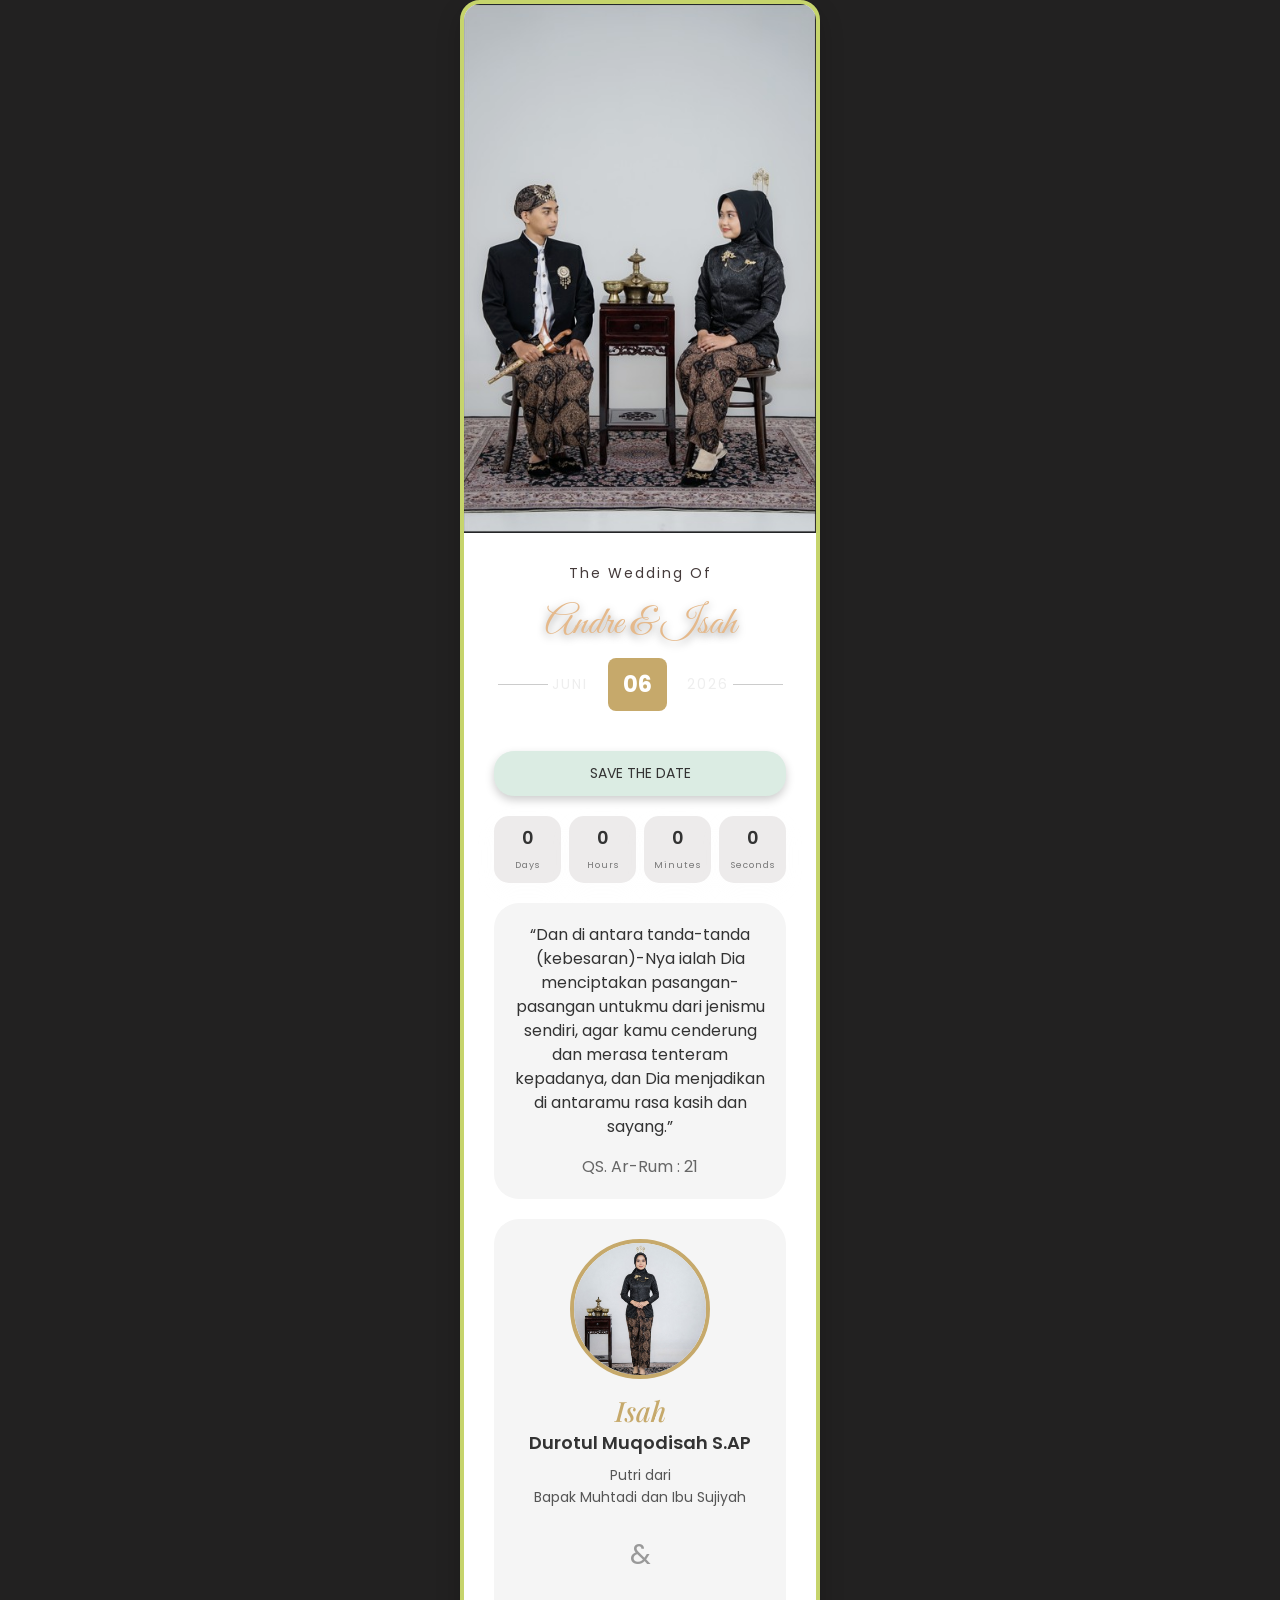
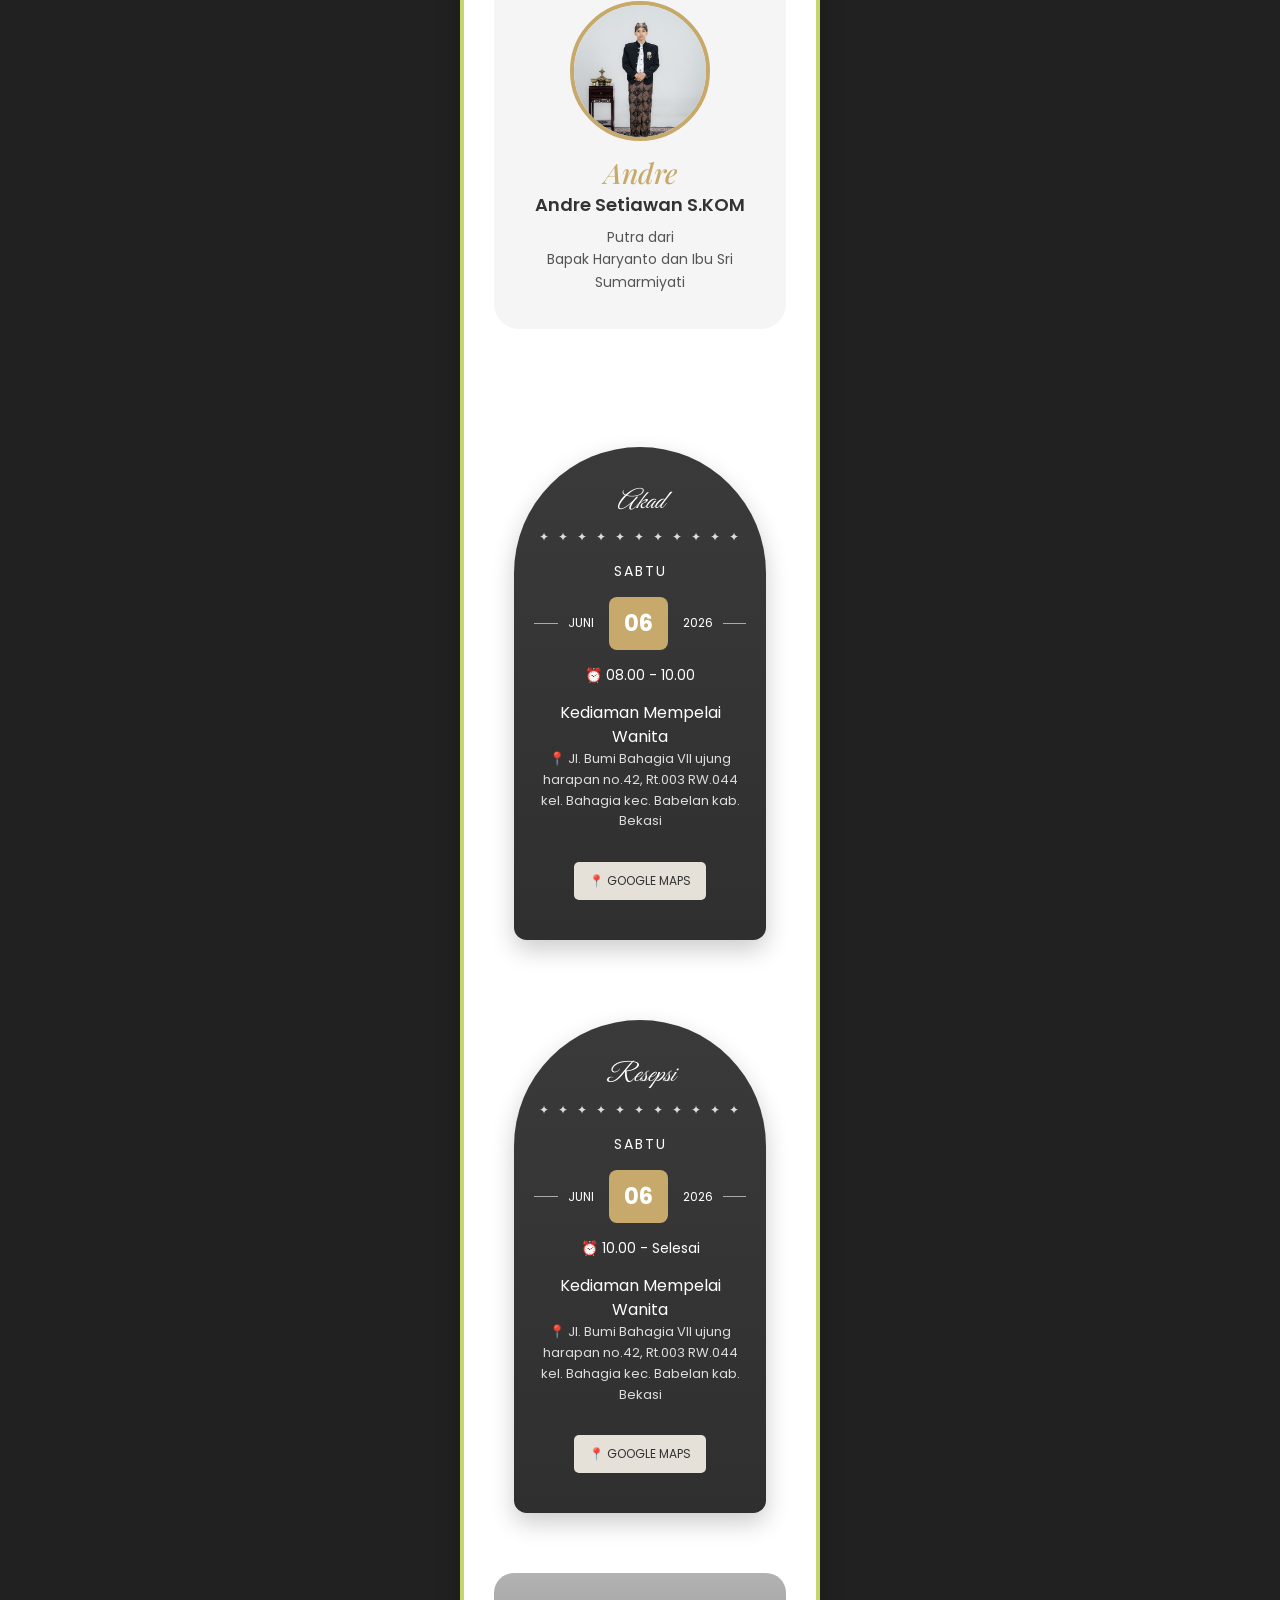
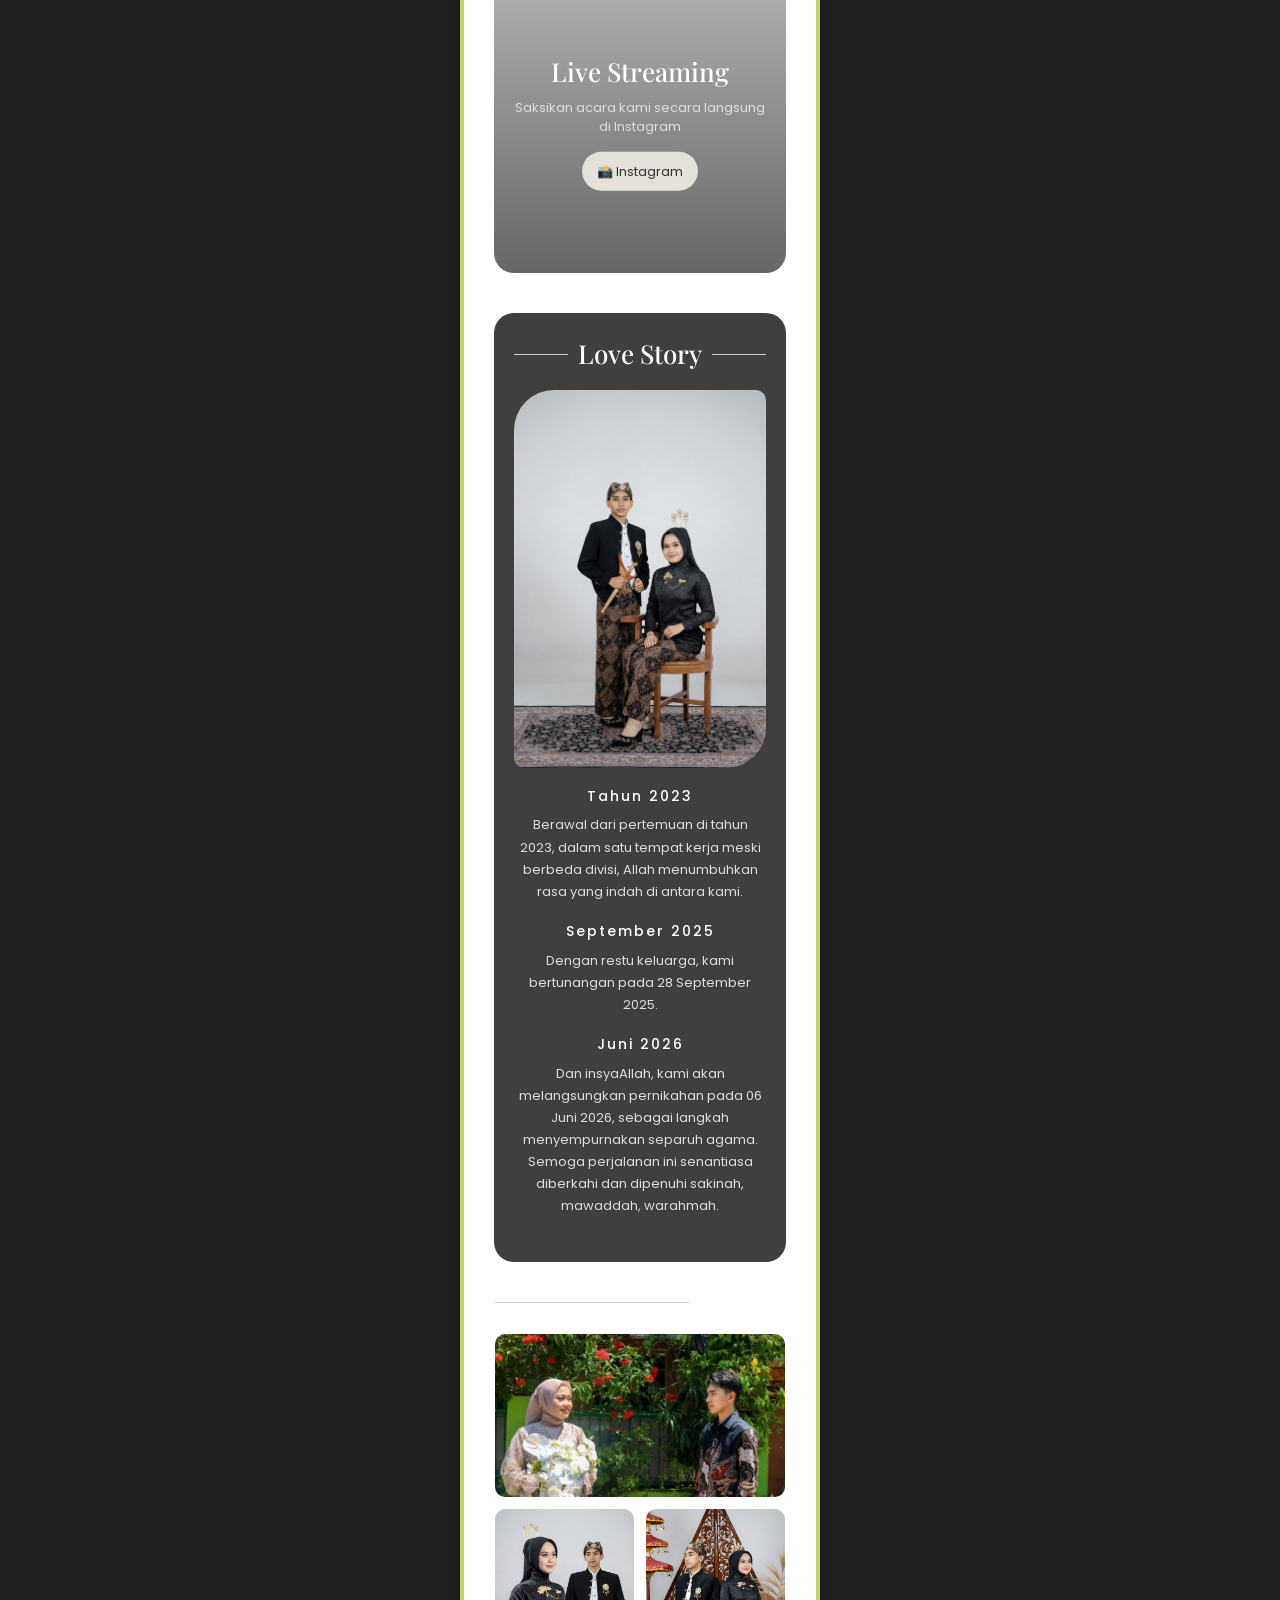
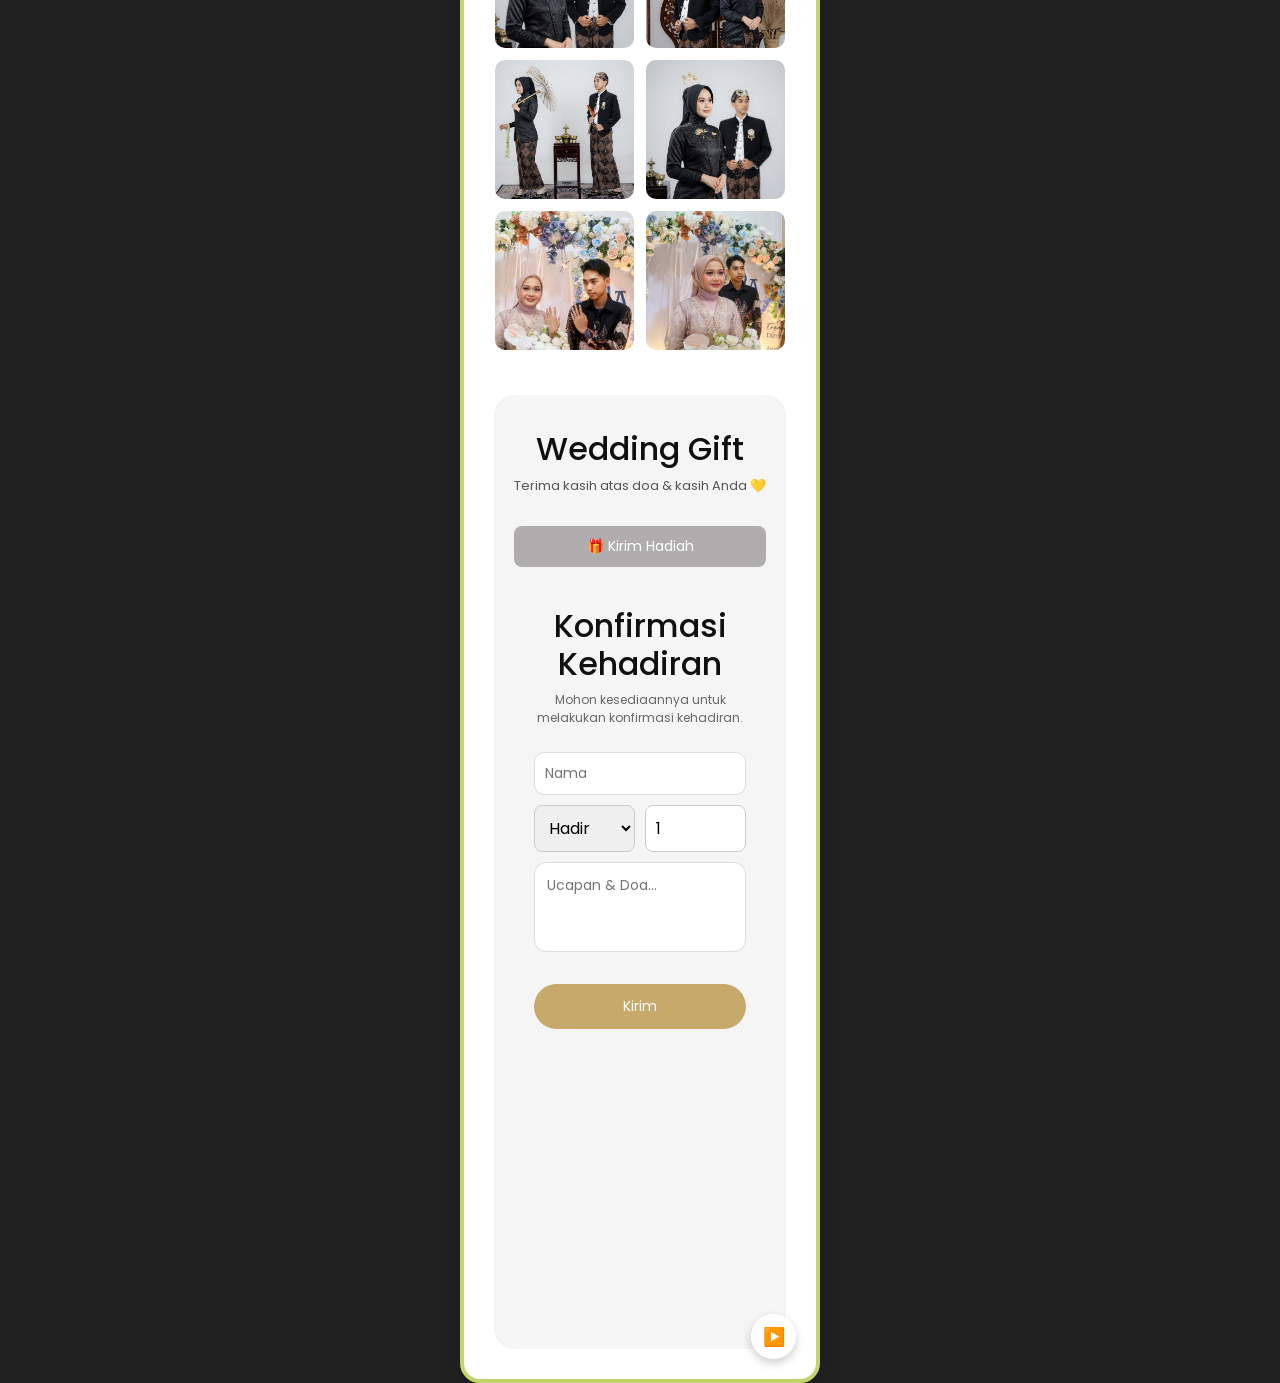
==== commit aaaf31dc: "Update home.html" ====
--- a/home.html
+++ b/home.html
@@ -138,7 +138,7 @@
 
     <p class="desc">
       Putri dari<br>
-      Bapak Muhtadi dan Ibu Sujiah
+      Bapak Muhtadi dan Ibu Sujiyah
     </p>
   </div>
 
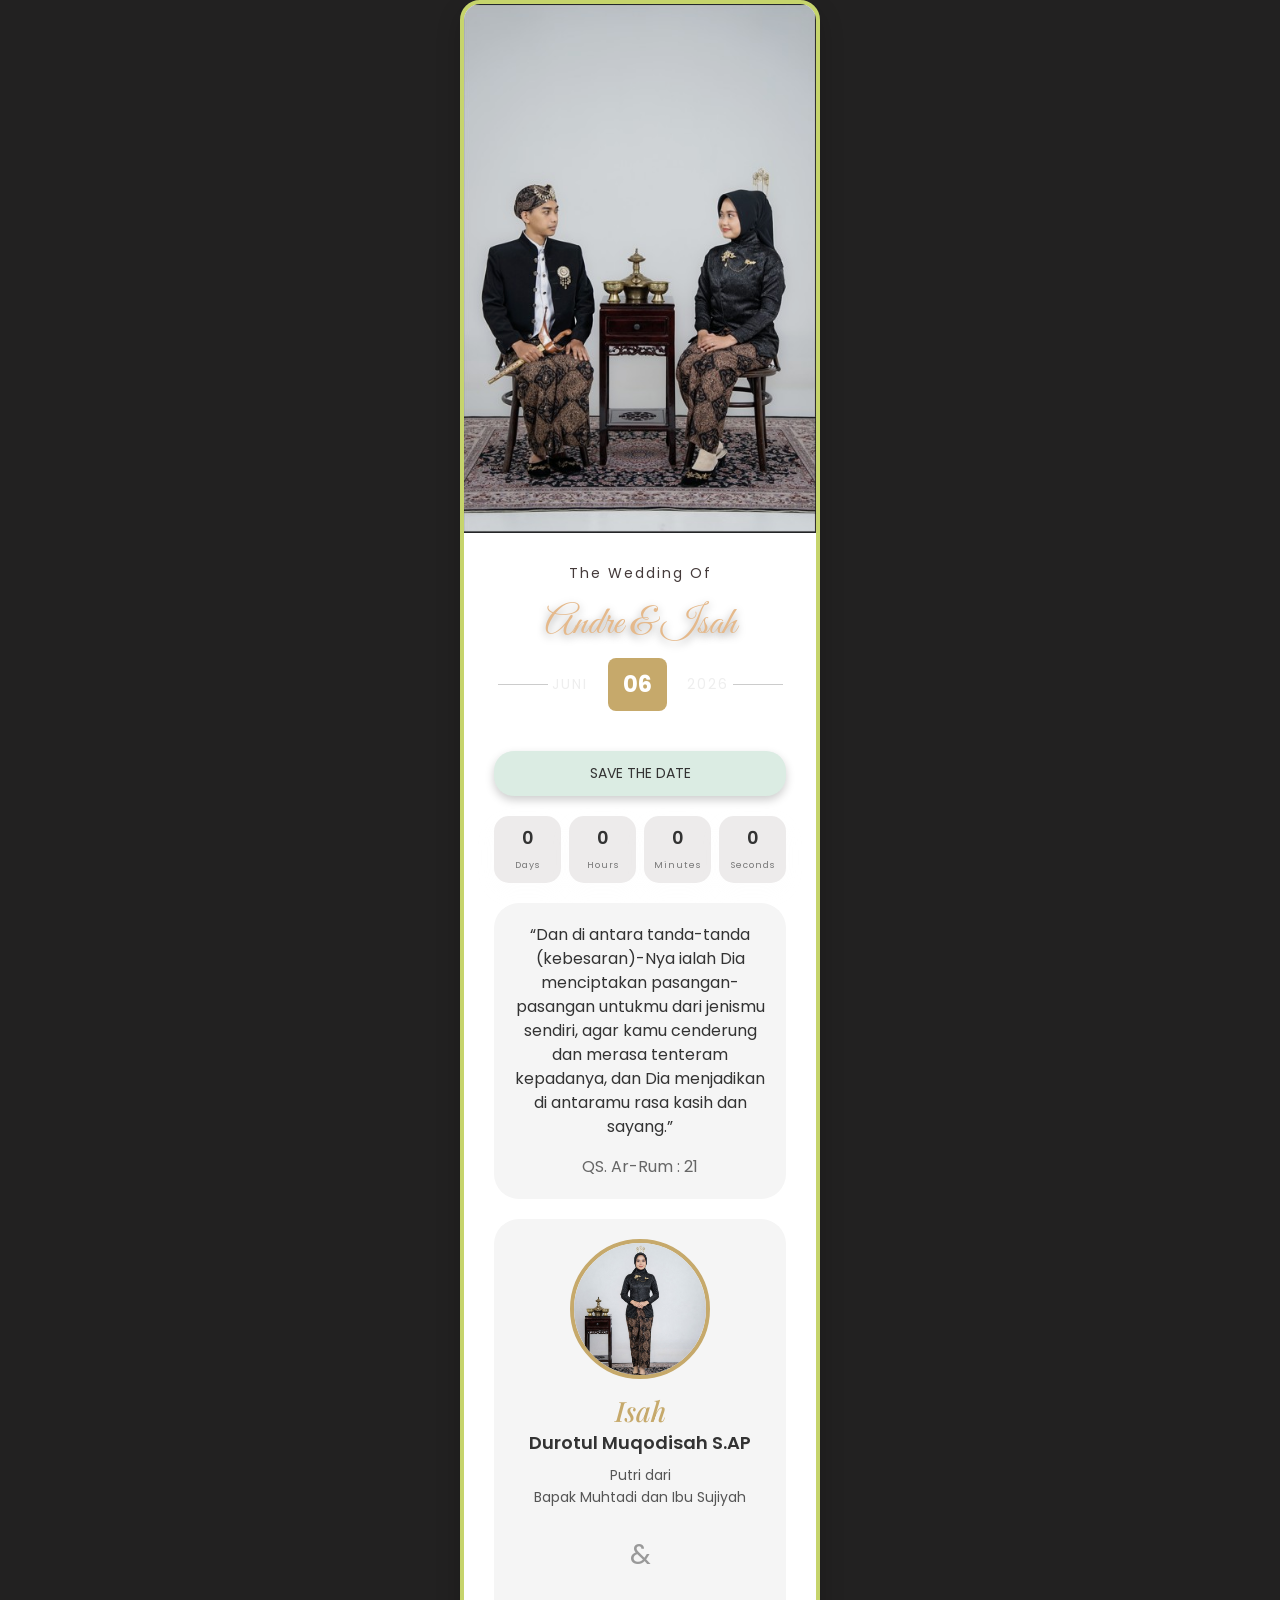
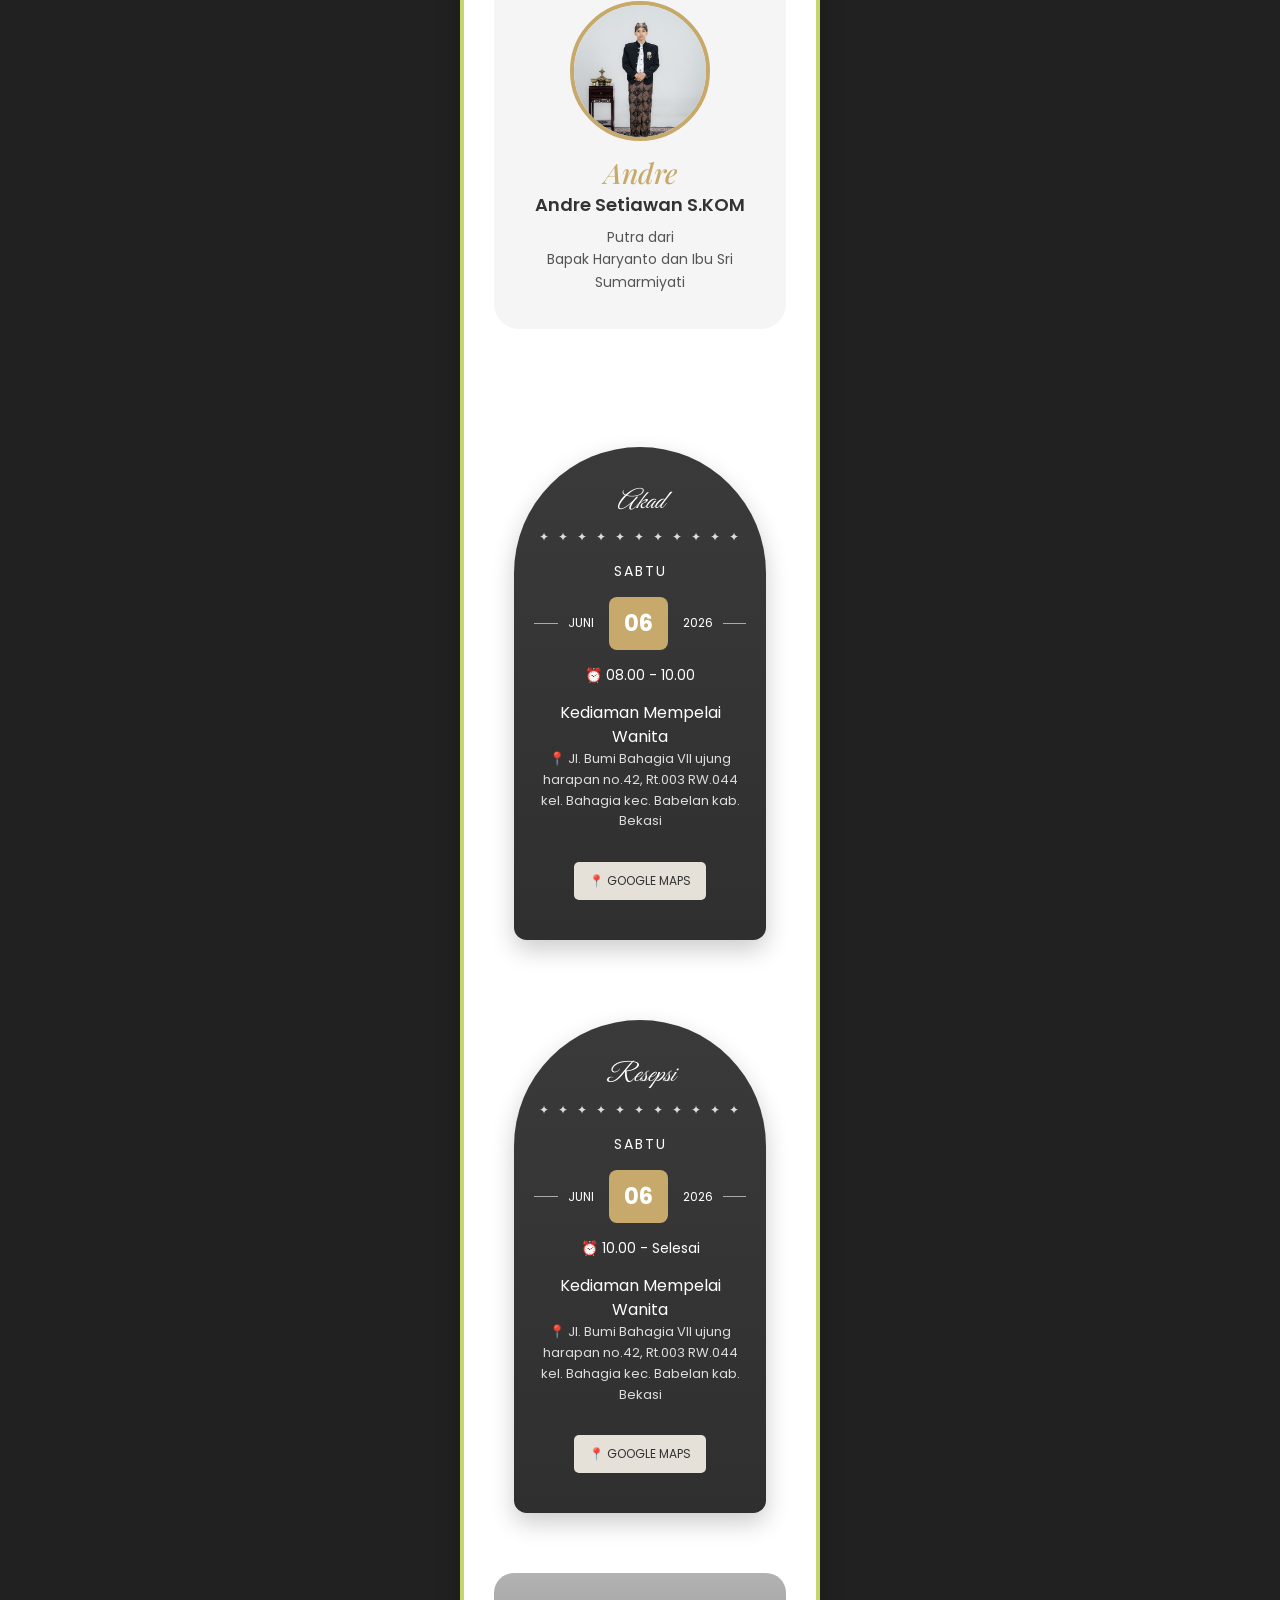
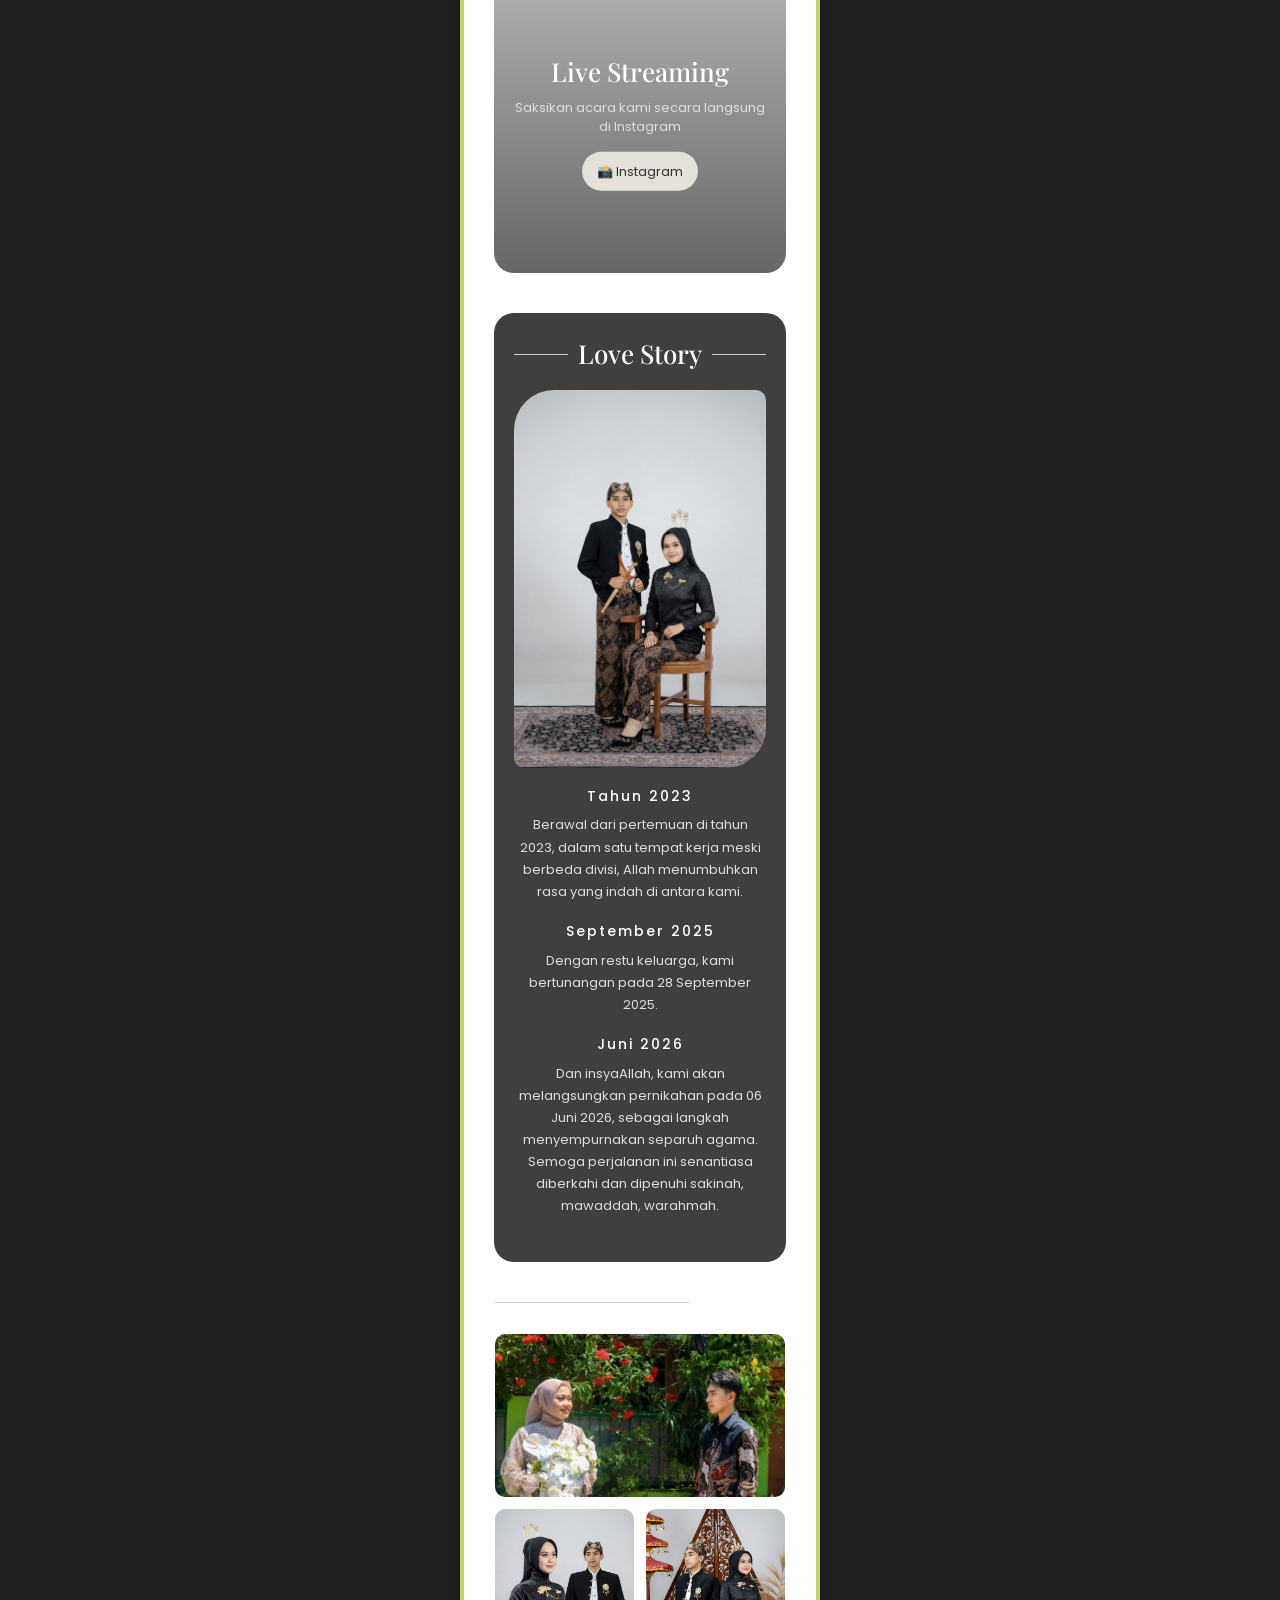
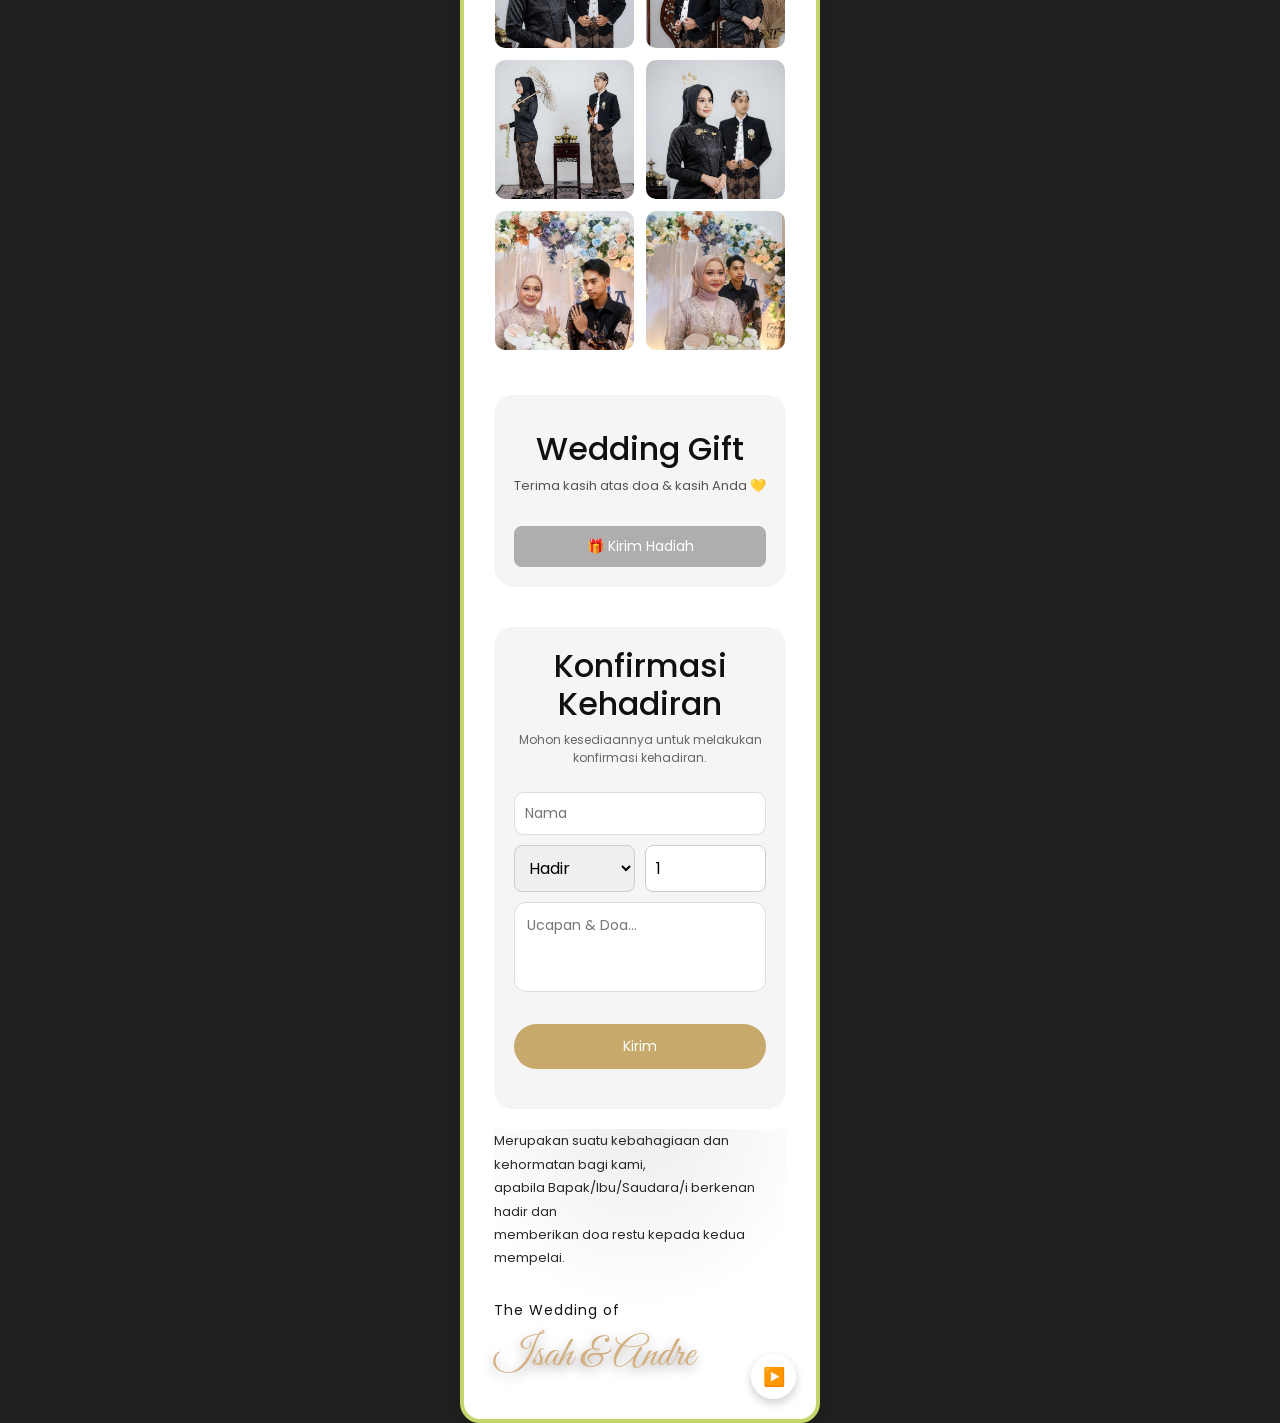
==== commit 07b535d1: "Add files via upload" ====
--- a/home.html
+++ b/home.html
@@ -22,8 +22,9 @@
     <div class="card-main">
 
       <img src="img/MLK00653.jpg" class="bg">
-
-      <div class="overlay">
+      
+
+      <div class="overlay"> </div>
 
 <button id="musicBtn" onclick="toggleMusic()">▶️</button>
 
@@ -33,7 +34,7 @@
 
 
 
-</div>
+
       </div>
 
       <div class="content-bg">
@@ -52,6 +53,7 @@
 <button onclick="openPopup('calendarPopup')" class="save-btn">
   SAVE THE DATE  
 </button>
+
   
 
 <div id="calendarPopup" class="calendar-popup">
@@ -408,11 +410,11 @@
 <!-- POPUP HADIAH -->
  
 </div>
-
+</div>
 
     <!-- ================= Kehadiran ================= -->
     <!-- ================= RSVP ================= -->
-<div class="rsvp-section">
+<div class="rsvp-section fade-up">
 
   <h2>Konfirmasi Kehadiran</h2>
   <p class="rsvp-sub">
@@ -483,4 +485,4 @@
 <script src="js/script.js"></script>
 
 </body>
-</html>
+</html>
--- a/css/style.css
+++ b/css/style.css
@@ -958,7 +958,10 @@
   padding: 20px;
   background: #f5f5f5;
   border-radius: 20px;
-}
+  position: relative;
+  z-index: 1;
+}
+
 
 .rsvp-section h2 {
   text-align: center;
@@ -1055,34 +1058,43 @@
 }
 
 /* ================= POPUP ================= */
+
 .gift-popup {
   position: fixed;
-  top: 0;
-  left: 0;
-  width: 100%;
-  height: 100%;
-  background: rgba(0,0,0,0.6);
-
+  inset: 0;
   display: none;
   justify-content: center;
   align-items: center;
-
-  z-index: 9999; /* ⬅️ penting biar di atas semua */
-}
+  background: rgba(233, 228, 228, 0.6);
+  z-index: 999999; /* penting biar di atas semua */
+}
+
+
+
 
 /* ================= BOX ================= */
 
 .gift-box {
+   /* ⬅️ ubah dari relative */
+  top: 50%;
+  left: 50%;
+  transform: translate(-50%, -50%);
+
   background: linear-gradient(180deg, #868484, #f9f9f9);
   padding: 30px 25px;
   border-radius: 25px;
   width: 320px;
   text-align: center;
-  position: relative;
 
   box-shadow: 0 20px 50px rgba(0,0,0,0.25);
   animation: scaleIn 0.3s ease;
-}
+  z-index: 999999;
+  position: relative;
+  z-index: 1000000;
+  max-height: 80vh;
+  overflow-y: auto;
+}
+
 
 /* animasi muncul */
 @keyframes scaleIn {
@@ -1097,13 +1109,8 @@
 }
 
 /* ================= CLOSE ================= */
-.close-btn {
-  position: absolute;
-  right: 15px;
-  top: 10px;
-  font-size: 20px;
-  cursor: pointer;
-}
+
+
 
 /* ================= TEXT ================= */
 .gift-text {
@@ -1124,7 +1131,9 @@
   box-shadow: 0 10px 30px rgba(0,0,0,0.3);
   position: relative;
   overflow: hidden;
-}
+  z-index: 1;
+}
+
 
 /* efek garis elegan */
 .atm-card-modern::before {
@@ -1135,6 +1144,7 @@
   background: linear-gradient(to right, transparent, #d4af7f, transparent);
   top: 40%;
   left: -25%;
+  z-index: 1;
 }
 
 /* bank */
@@ -1157,6 +1167,9 @@
   font-size: 18px;
   letter-spacing: 3px;
   margin: 10px 0;
+  color: #fdfdfd;
+  position: relative;
+  z-index: 2;
 }
 
 /* tombol copy */
@@ -1176,6 +1189,7 @@
 .copy-btn-modern:hover {
   background: #b8965a;
 }
+
 
 
 * ================= Ucapan ================= */
@@ -1433,71 +1447,46 @@
   left: 0;
   width: 100%;
   height: 100%;
-  display: none; /* awalnya disembunyikan */
-  justify-content: center;
-  align-items: center;
-  background: rgba(0,0,0,0.6);
-  z-index: 9999;
-}
-
-.calendar-box {
-  background: white;
-  padding: 20px;
-  border-radius: 12px;
-  text-align: center;
-  width: 250px;
-}
-
-.cal-btn {
-  width: 100%;
-  margin-top: 10px;
-  padding: 10px;
-  border: none;
-  background: #d4af37;
-  color: white;
-  border-radius: 8px;
-}
-
-.close-btn {
-  float: right;
-  cursor: pointer;
-  font-size: 18px;
-}
-
-.calendar-popup {
-  position: fixed;
-  top: 0;
-  left: 0;
-  width: 100%;
-  height: 100%;
+
   display: none;
   justify-content: center;
   align-items: center;
+
   background: rgba(0,0,0,0.6);
-  z-index: 9999;
-}
-
-/* 🔥 ini penting */
+
+  z-index: 999999; /* 🔥 tinggi banget */
+}
+
 .calendar-box {
   position: relative;
   background: white;
-  padding: 20px;
-  border-radius: 12px;
-  text-align: center;
-  width: 250px;
-  z-index: 10000;
-}
-
-/* 🔥 tombol close */
+  padding: 25px;
+  border-radius: 15px;
+  width: 280px;
+
+  z-index: 1000000;
+}
+
 .close-btn {
   position: absolute;
   top: 10px;
-  right: 12px;
+  right: 10px;
+
+  width: 30px;
+  height: 30px;
+
+  background: rgb(20, 20, 20);
+  color: white;
+
+  display: flex;
+  align-items: center;
+  justify-content: center;
+
+  border-radius: 50%;
   cursor: pointer;
-  font-size: 18px;
-  z-index: 10001;
-}
-
-
-
-
+
+  z-index: 1000001;
+}
+
+
+
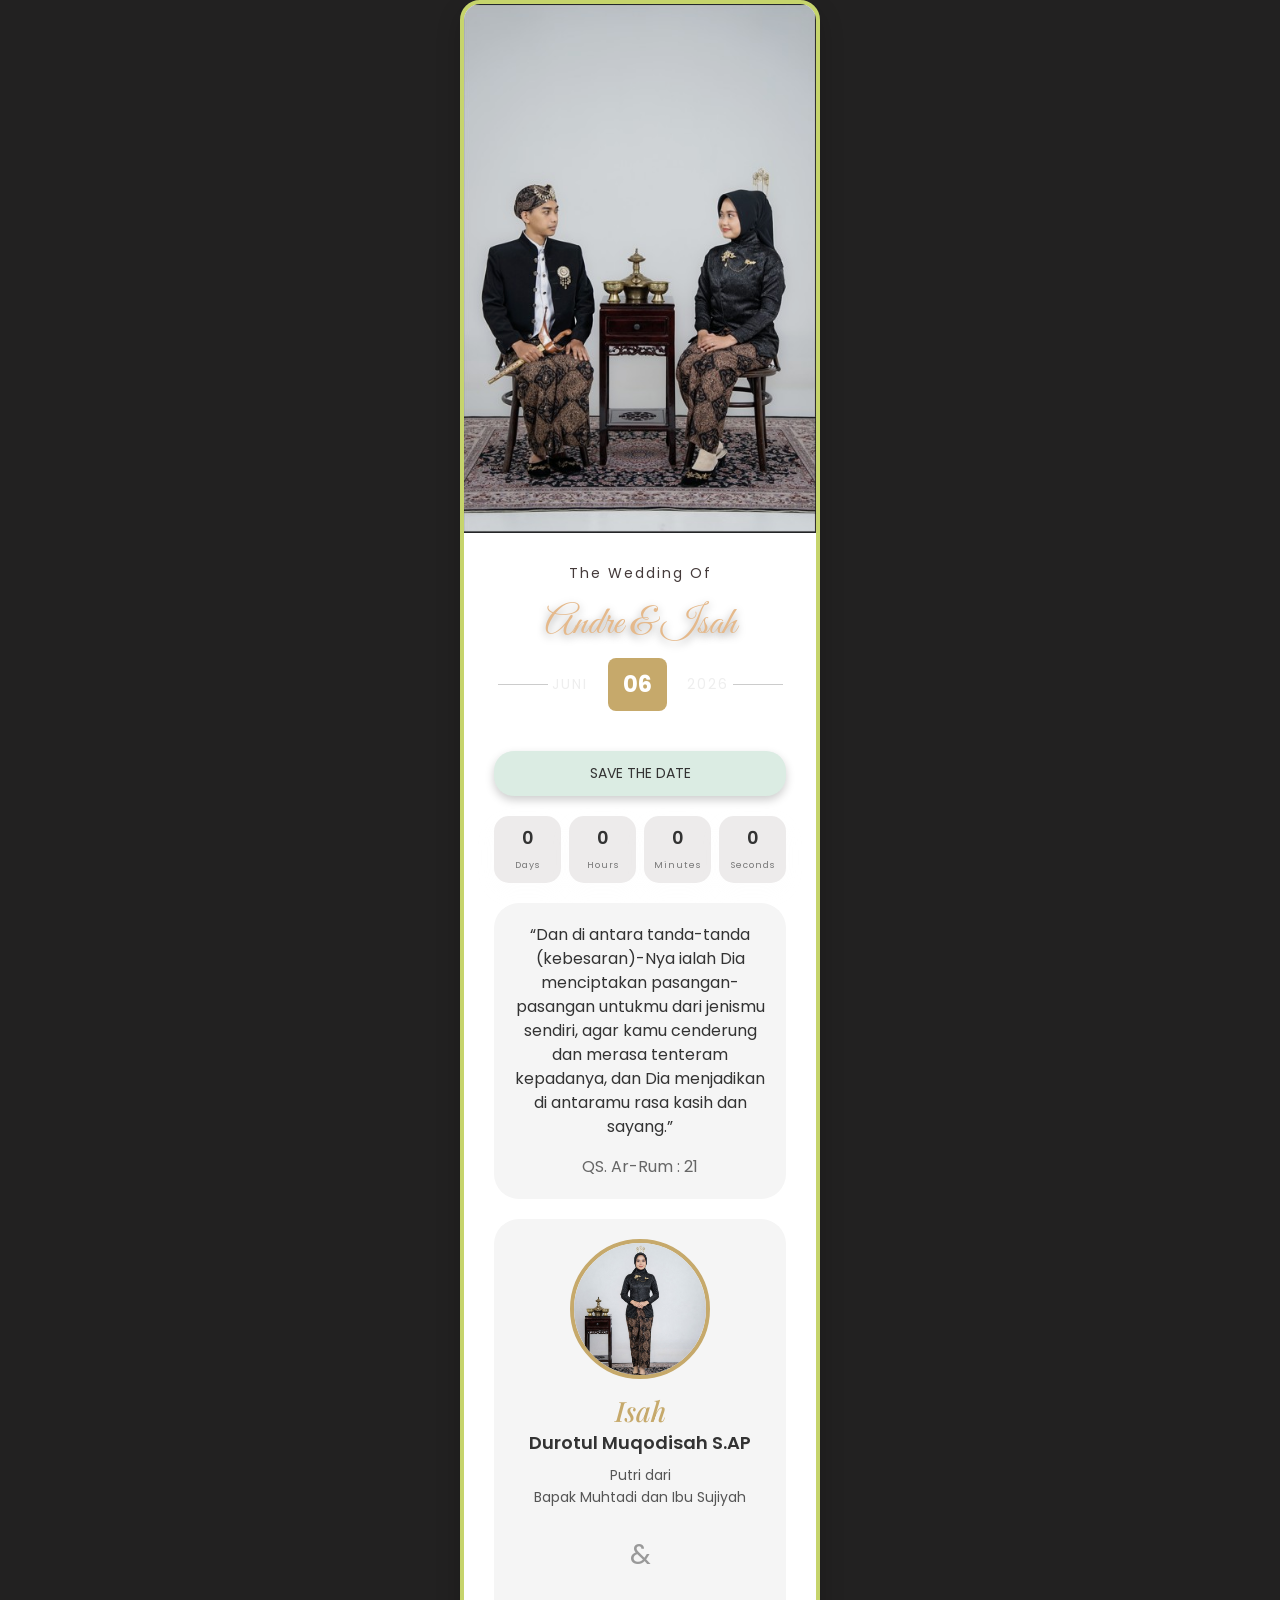
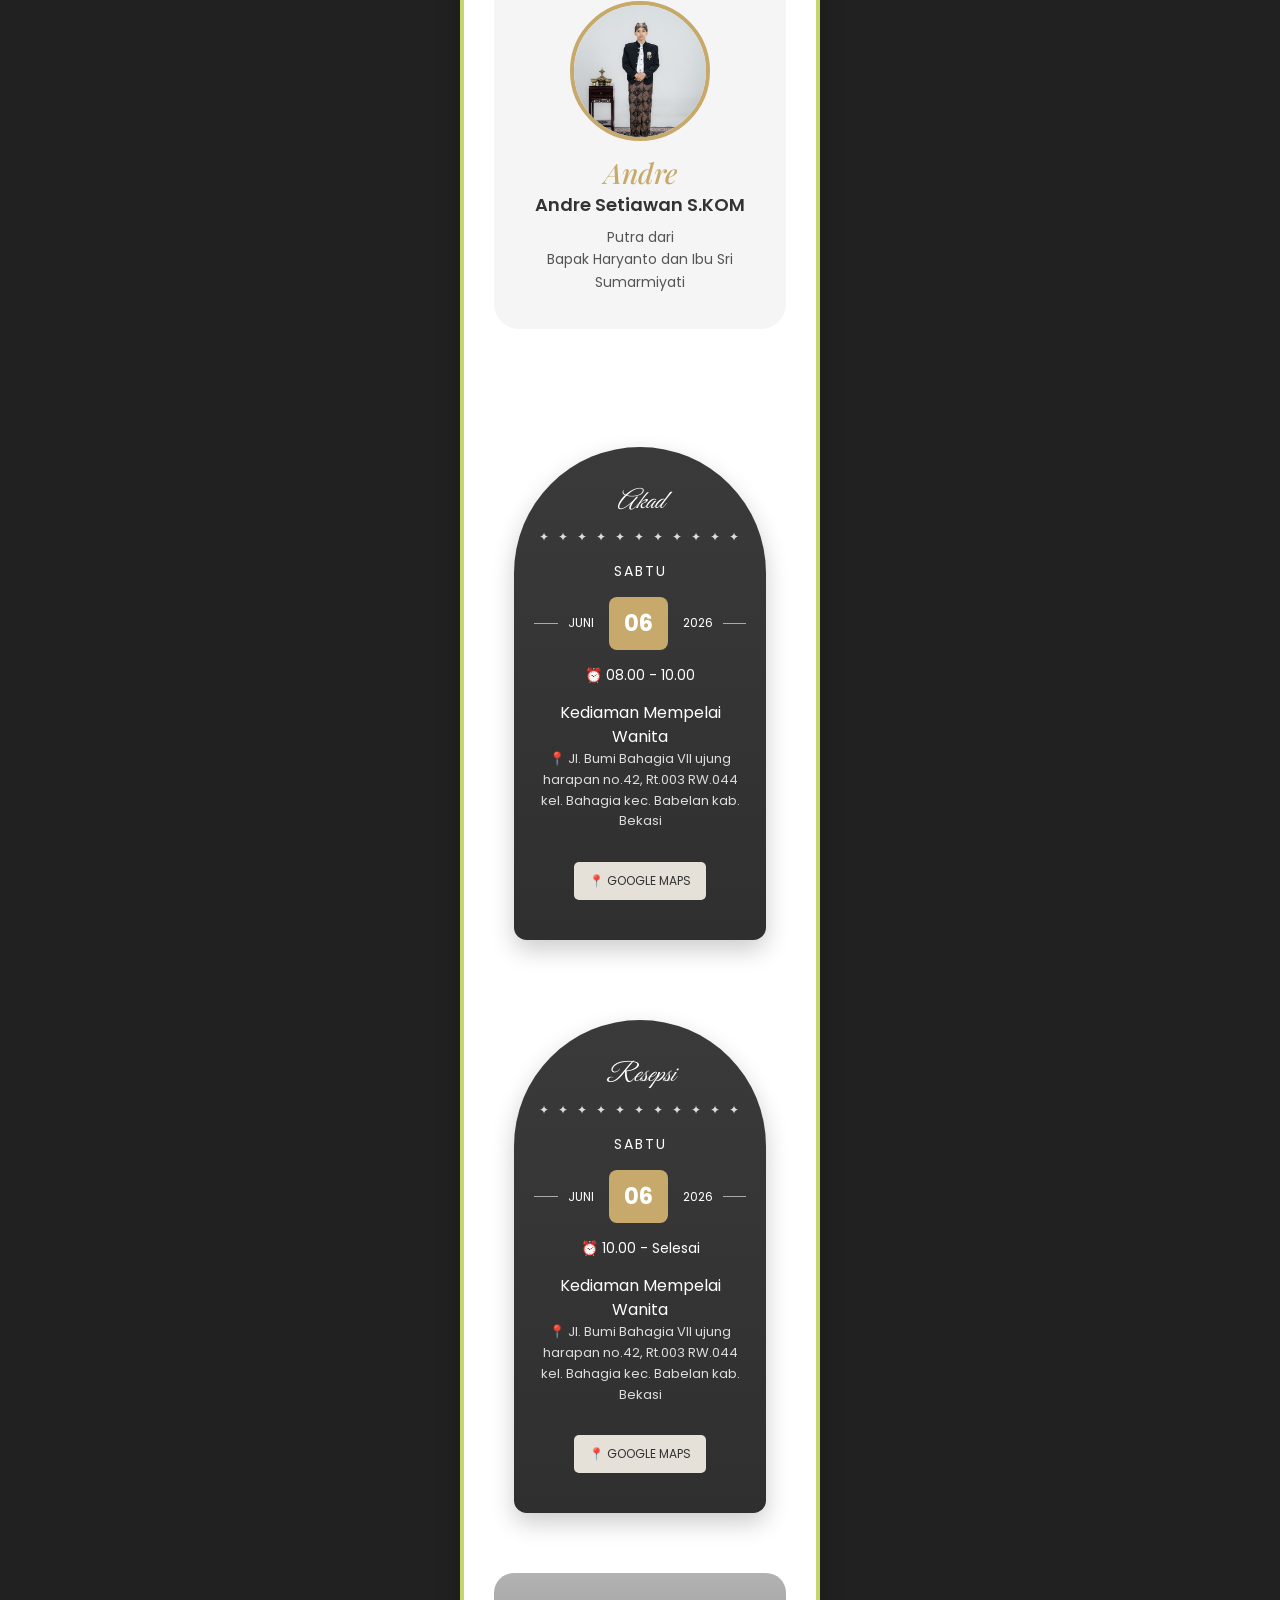
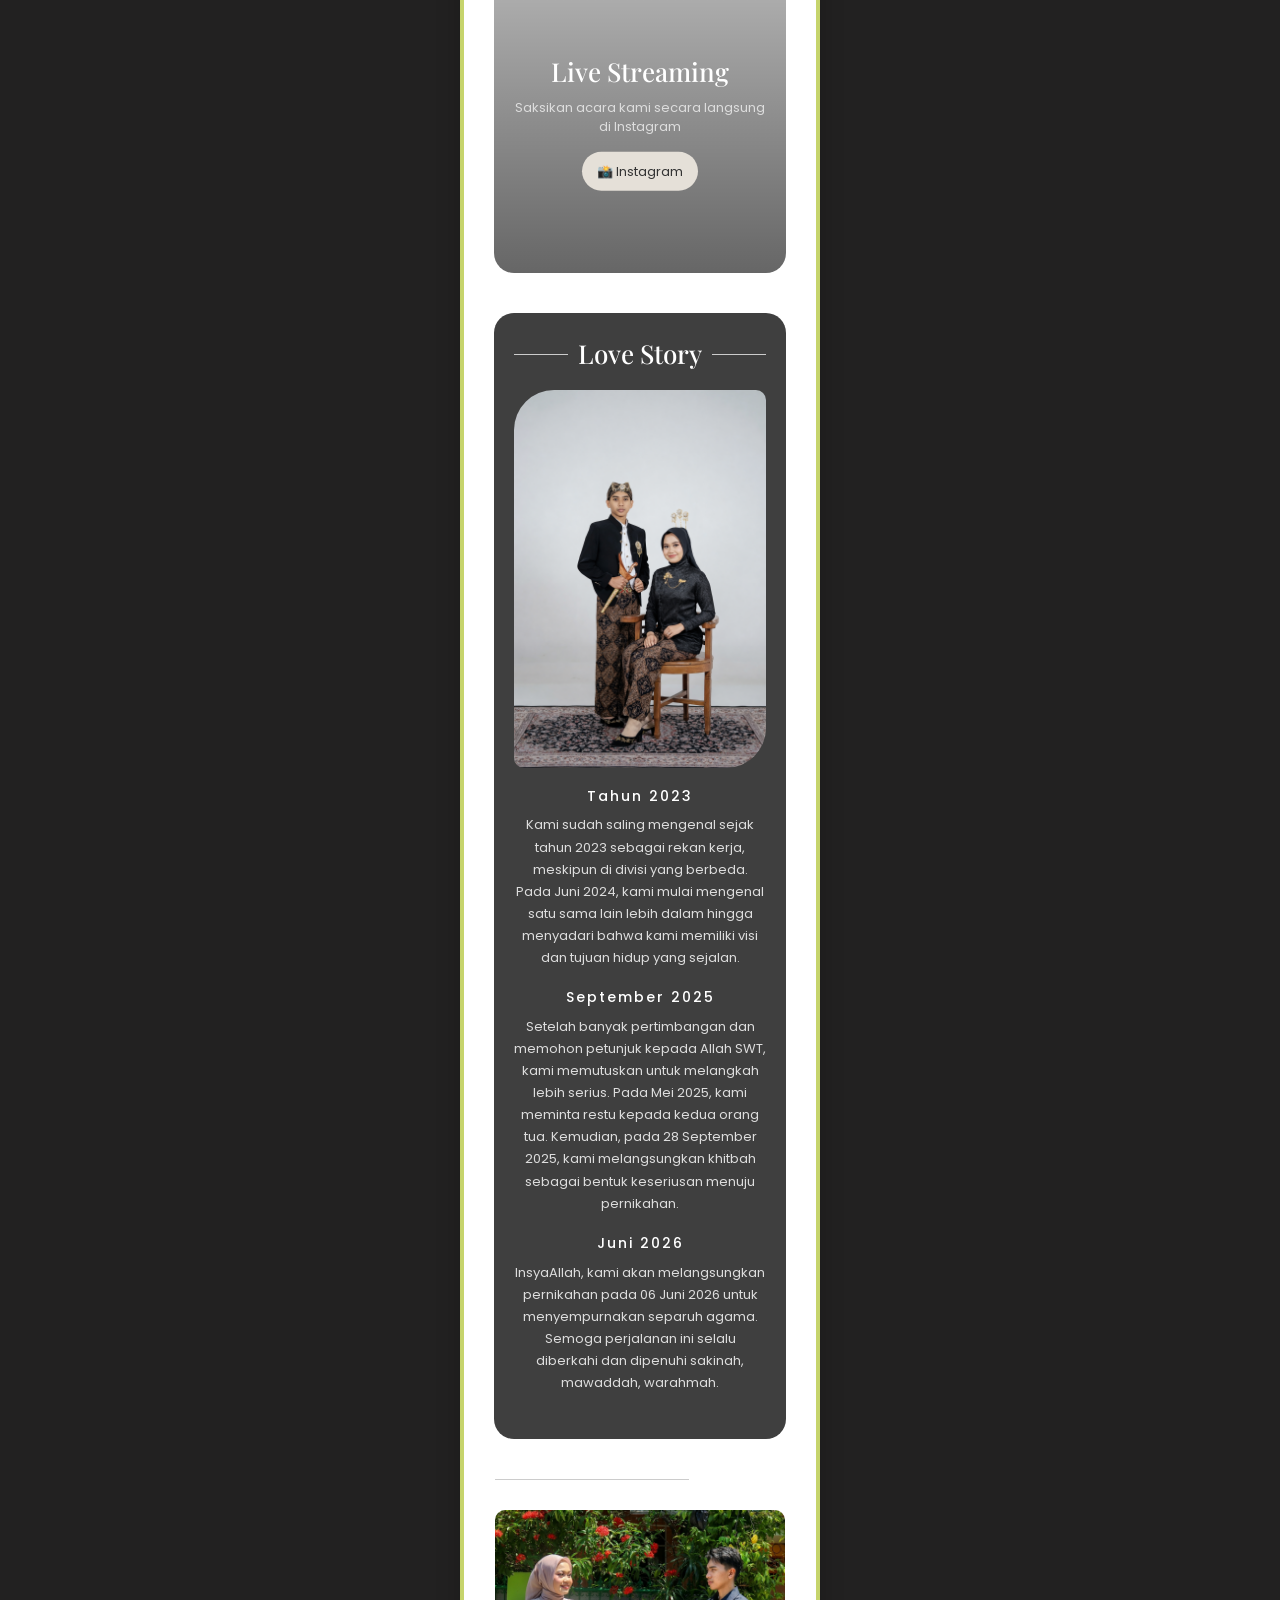
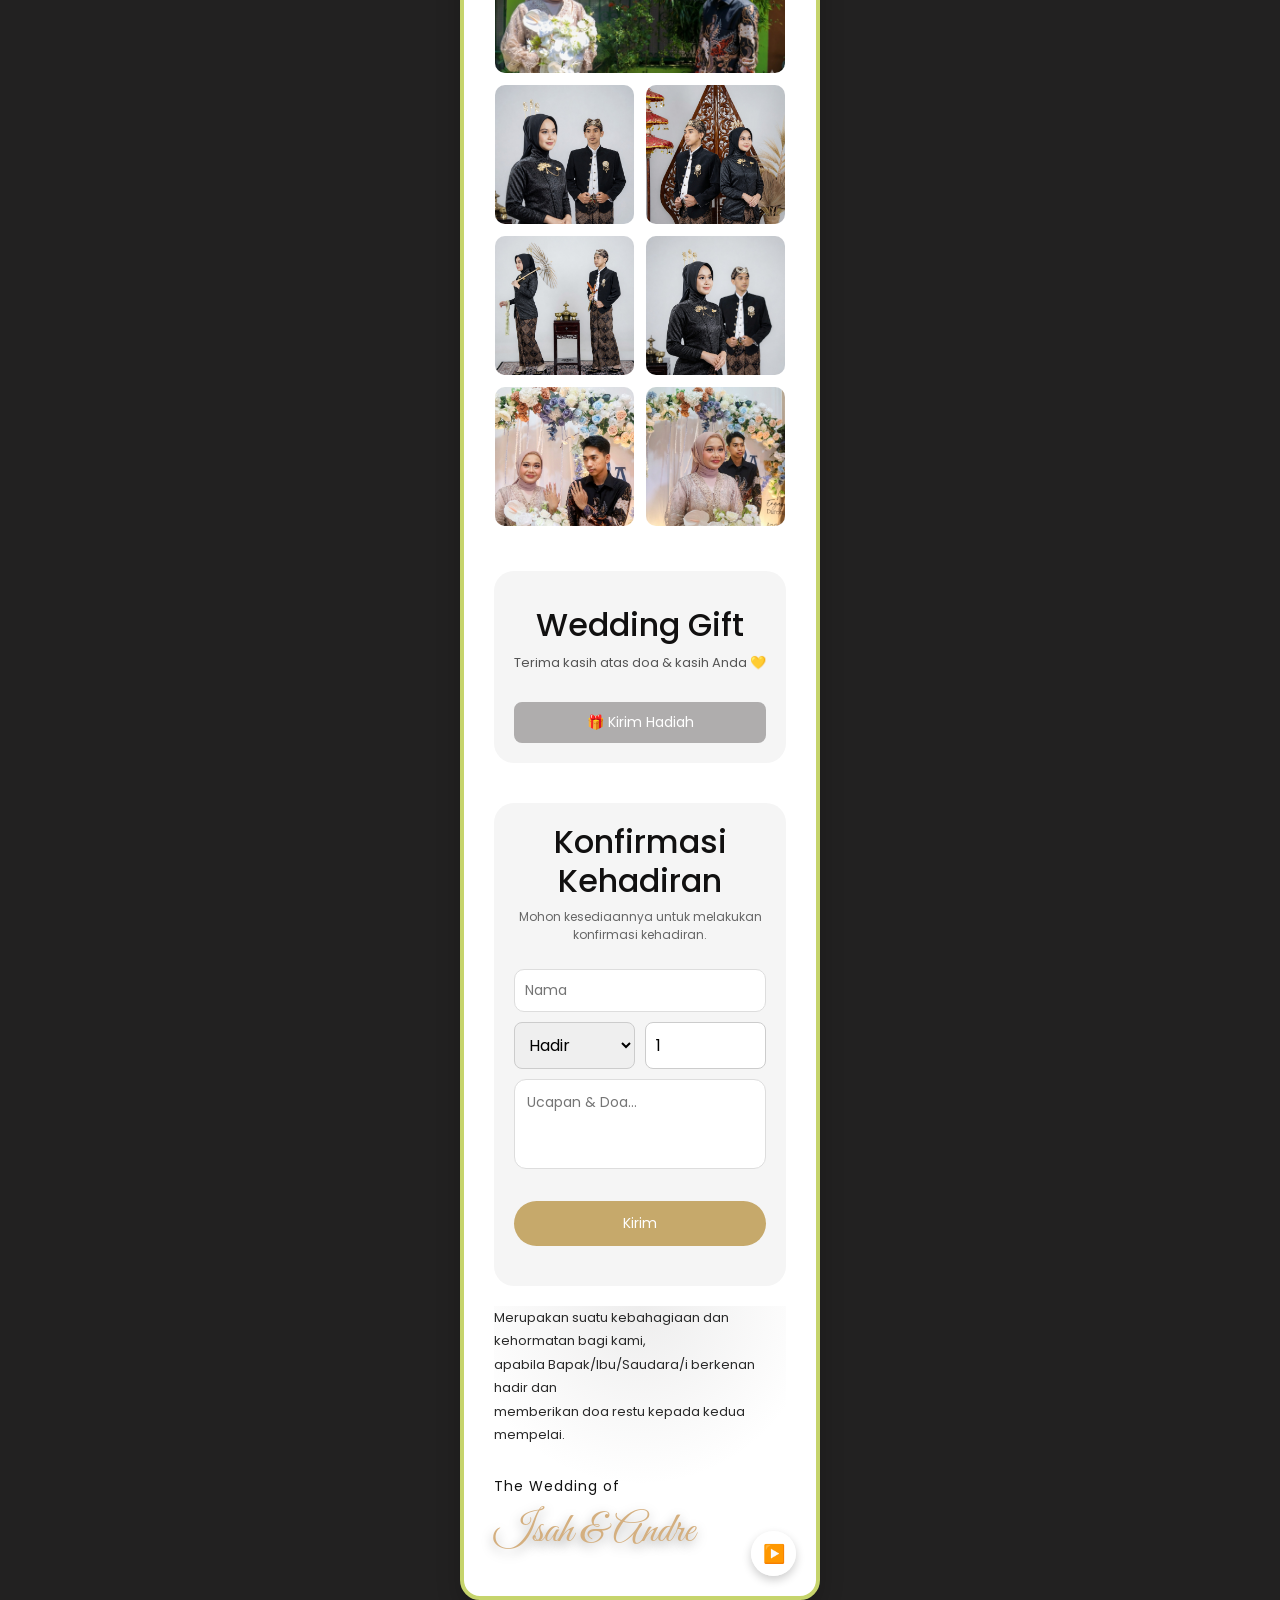
==== commit dff342ce: "Update home.html" ====
--- a/home.html
+++ b/home.html
@@ -273,9 +273,8 @@
   <div class="story">
     <h3>Tahun 2023</h3>
     <p>
-      Berawal dari pertemuan di tahun 2023,
-      dalam satu tempat kerja meski berbeda divisi,
-      Allah menumbuhkan rasa yang indah di antara kami.    
+      Kami sudah saling mengenal sejak tahun 2023 sebagai rekan kerja, meskipun di divisi yang berbeda.
+Pada Juni 2024, kami mulai mengenal satu sama lain lebih dalam hingga menyadari bahwa kami memiliki visi dan tujuan hidup yang sejalan.  
     </p>
   </div>
 
@@ -283,8 +282,9 @@
   <div class="story">
     <h3>September 2025</h3>
     <p>
-      Dengan restu keluarga, kami bertunangan
-      pada 28 September 2025.
+      Setelah banyak pertimbangan dan memohon petunjuk kepada Allah SWT, kami memutuskan untuk melangkah lebih serius.
+Pada Mei 2025, kami meminta restu kepada kedua orang tua.
+Kemudian, pada 28 September 2025, kami melangsungkan khitbah sebagai bentuk keseriusan menuju pernikahan.
     </p>
   </div>
 
@@ -292,12 +292,8 @@
   <div class="story">
     <h3>Juni 2026</h3>
     <p>
-      Dan insyaAllah, kami akan melangsungkan pernikahan
-      pada 06 Juni 2026,
-      sebagai langkah menyempurnakan separuh agama.
-
-      Semoga perjalanan ini senantiasa diberkahi
-      dan dipenuhi sakinah, mawaddah, warahmah.
+      InsyaAllah, kami akan melangsungkan pernikahan pada 06 Juni 2026 untuk menyempurnakan separuh agama.
+Semoga perjalanan ini selalu diberkahi dan dipenuhi sakinah, mawaddah, warahmah.
     </p>
   </div>
 
@@ -485,4 +481,4 @@
 <script src="js/script.js"></script>
 
 </body>
-</html>+</html>
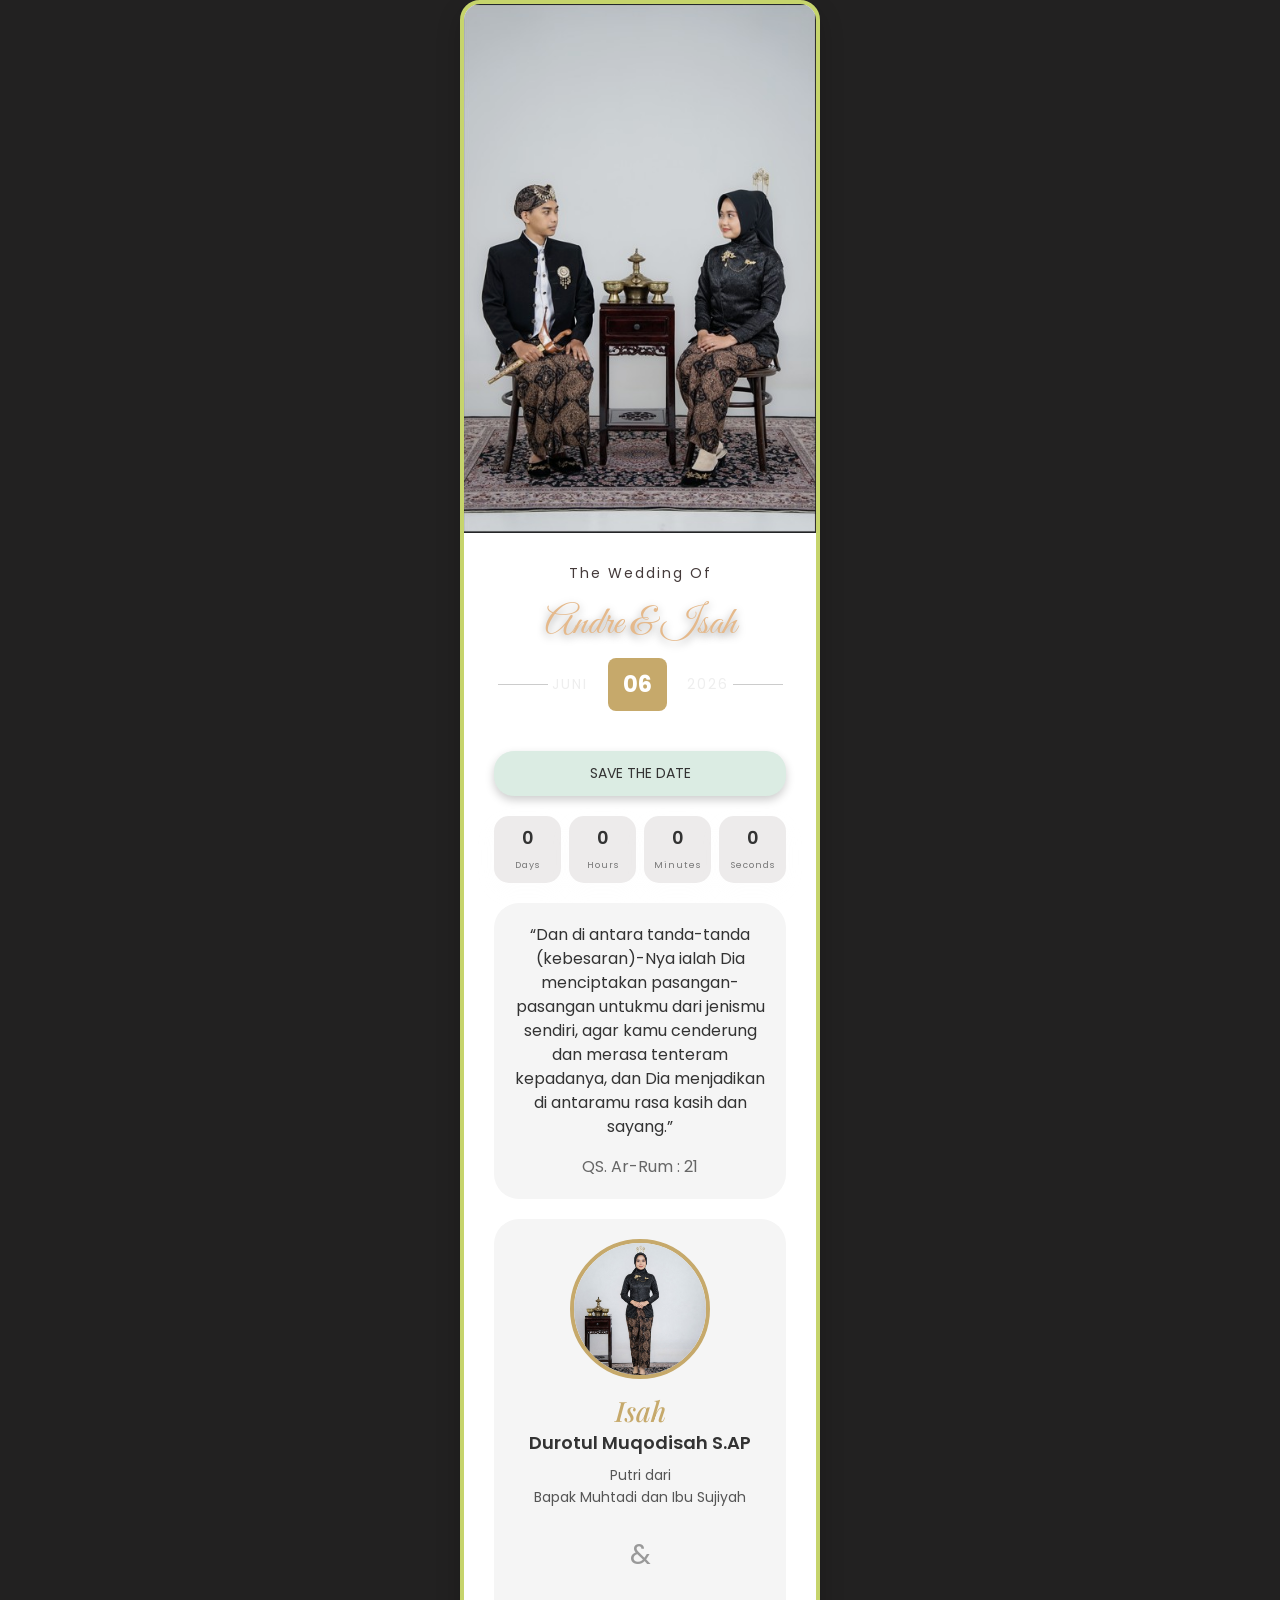
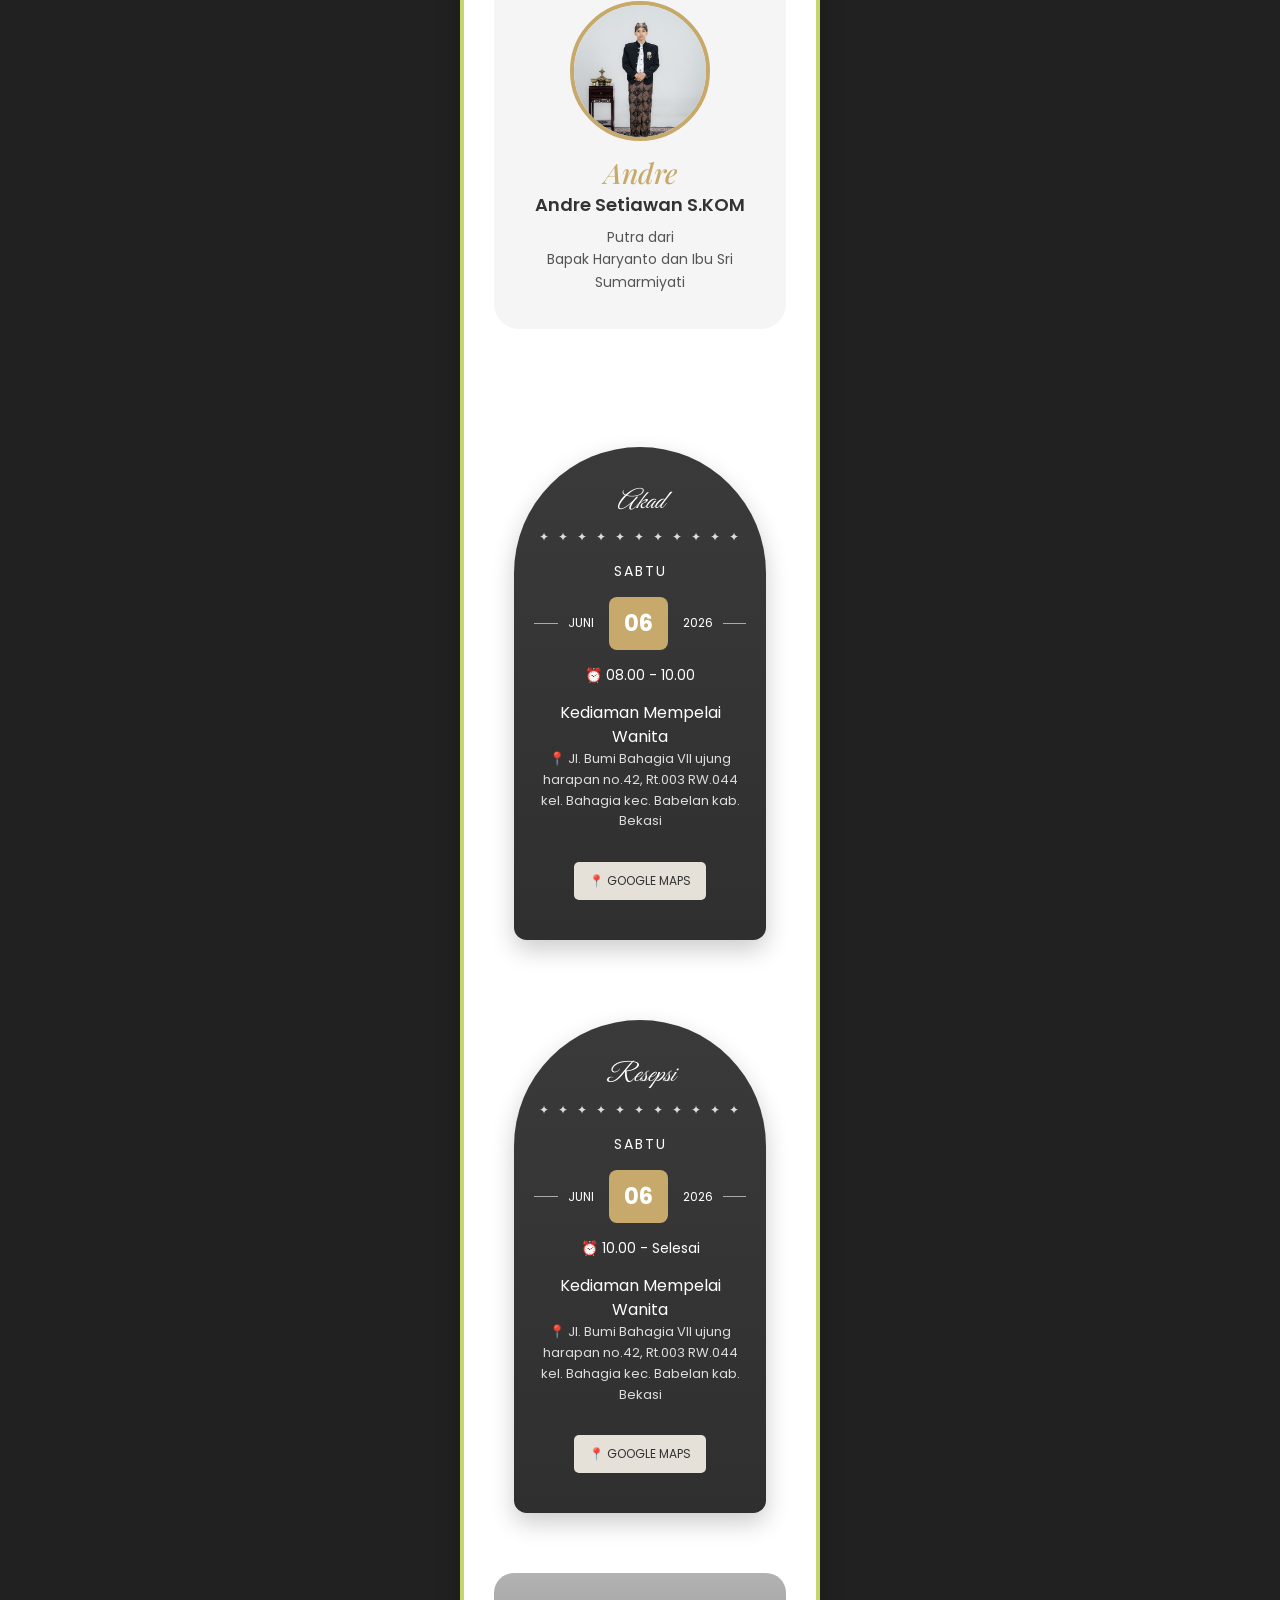
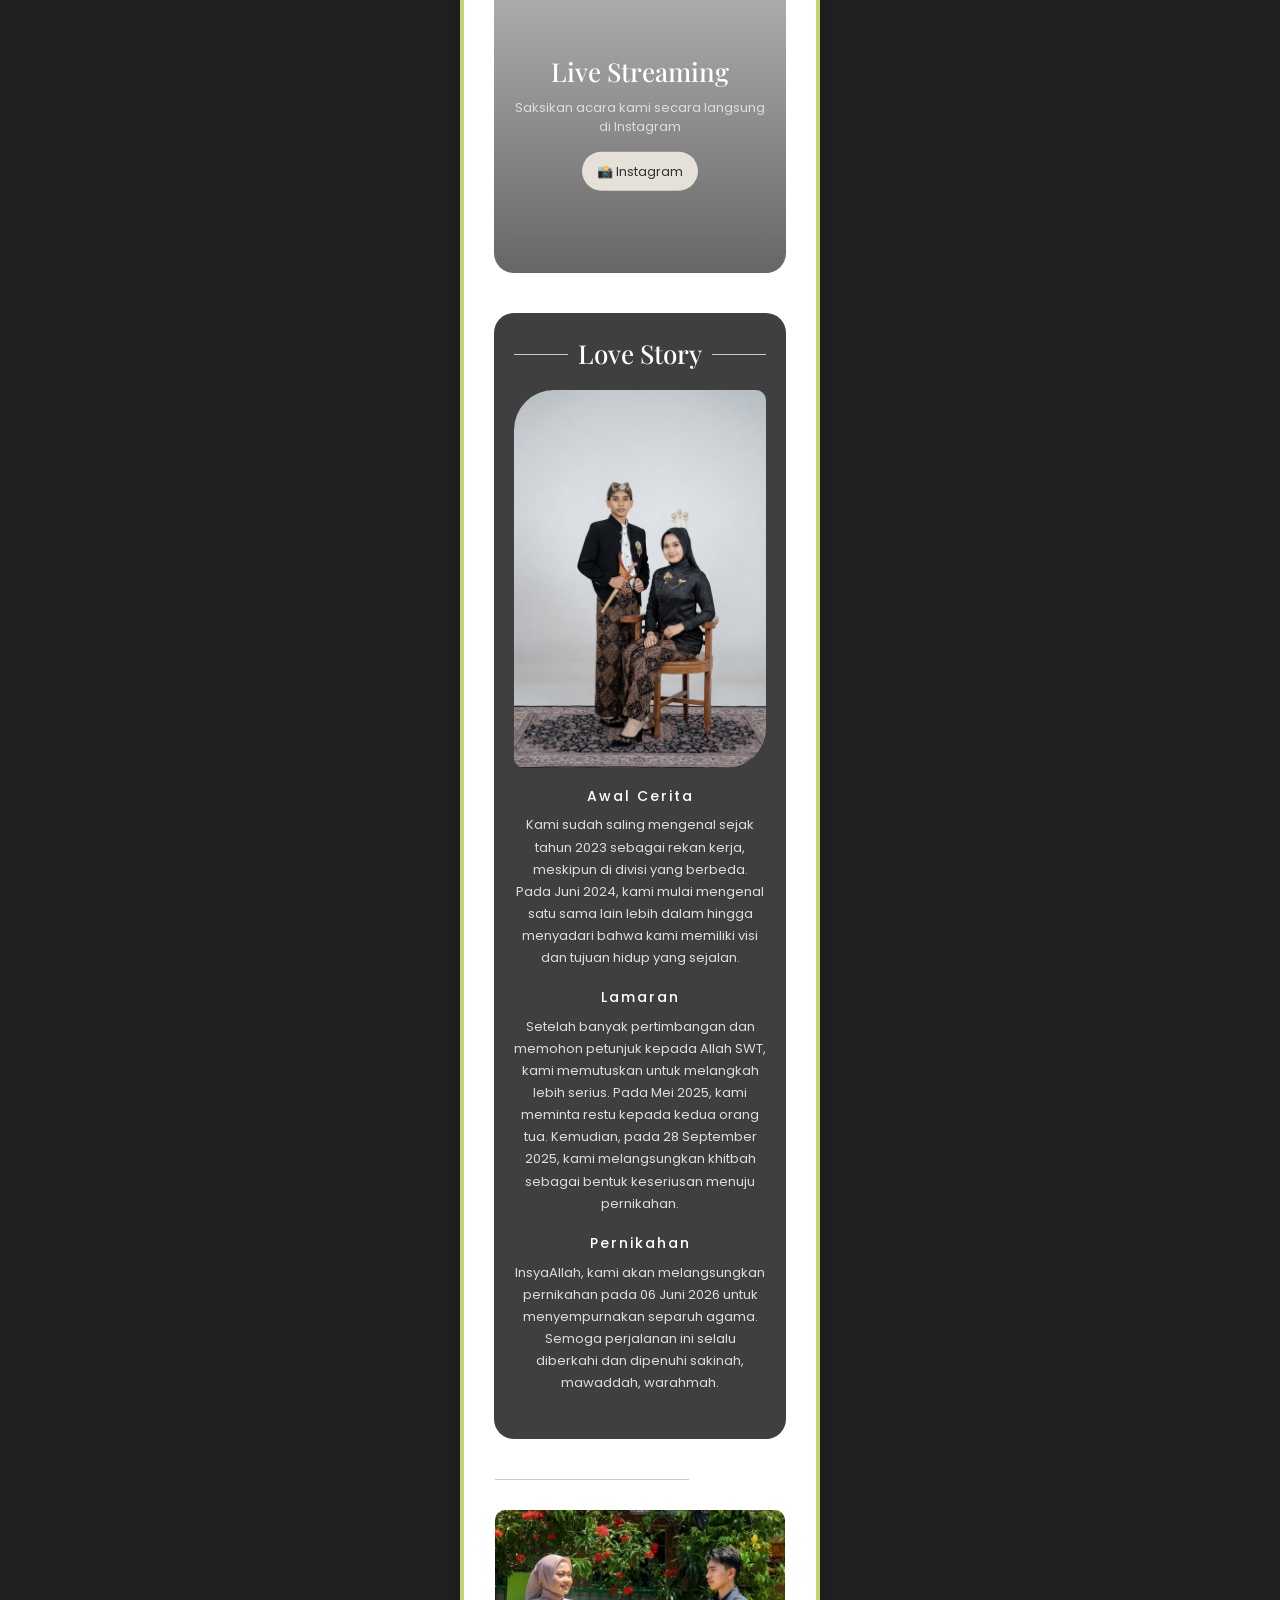
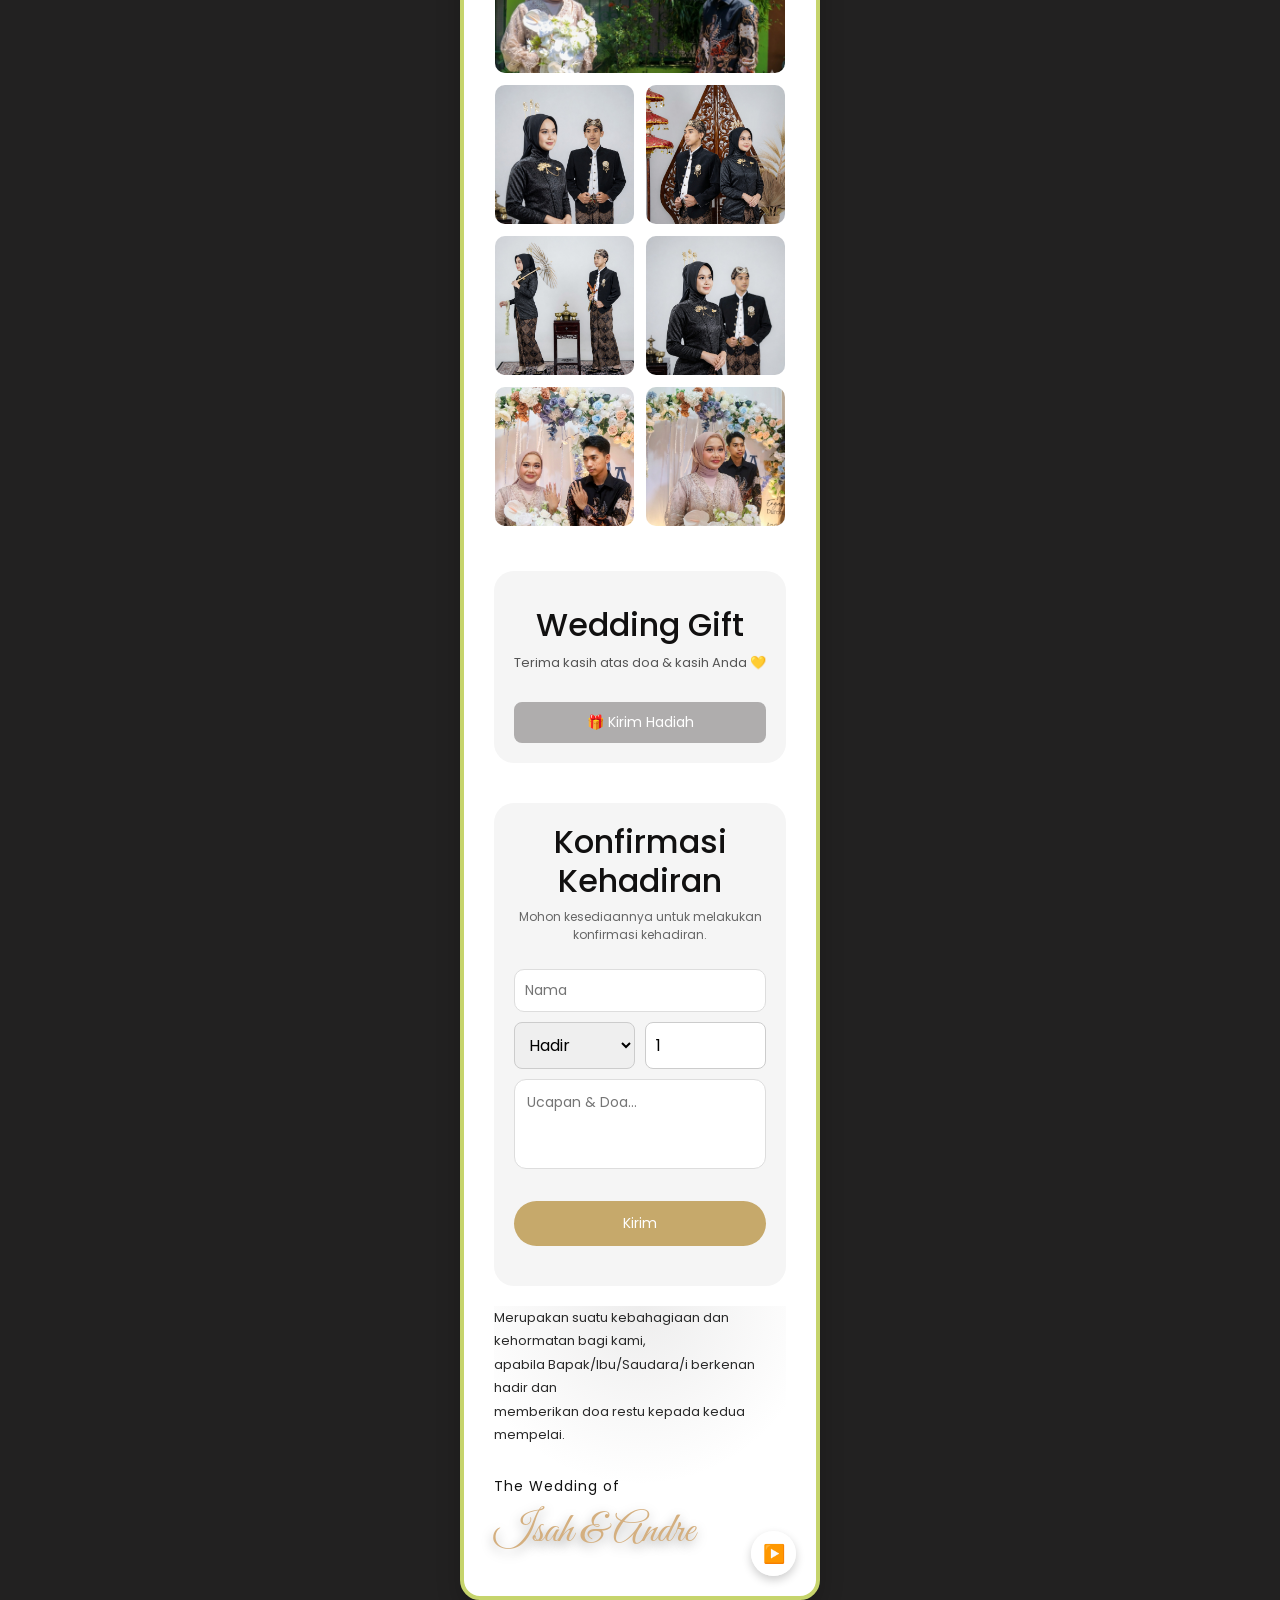
==== commit aceb90de: "Update home.html" ====
--- a/home.html
+++ b/home.html
@@ -271,7 +271,7 @@
 
   <!-- STORY 1 -->
   <div class="story">
-    <h3>Tahun 2023</h3>
+    <h3>Awal Cerita</h3>
     <p>
       Kami sudah saling mengenal sejak tahun 2023 sebagai rekan kerja, meskipun di divisi yang berbeda.
 Pada Juni 2024, kami mulai mengenal satu sama lain lebih dalam hingga menyadari bahwa kami memiliki visi dan tujuan hidup yang sejalan.  
@@ -280,7 +280,7 @@
 
   <!-- STORY 2 -->
   <div class="story">
-    <h3>September 2025</h3>
+    <h3>Lamaran</h3>
     <p>
       Setelah banyak pertimbangan dan memohon petunjuk kepada Allah SWT, kami memutuskan untuk melangkah lebih serius.
 Pada Mei 2025, kami meminta restu kepada kedua orang tua.
@@ -290,7 +290,7 @@
 
   <!-- STORY 3 -->
   <div class="story">
-    <h3>Juni 2026</h3>
+    <h3>Pernikahan</h3>
     <p>
       InsyaAllah, kami akan melangsungkan pernikahan pada 06 Juni 2026 untuk menyempurnakan separuh agama.
 Semoga perjalanan ini selalu diberkahi dan dipenuhi sakinah, mawaddah, warahmah.
--- a/css/style.css
+++ b/css/style.css
@@ -865,7 +865,7 @@
 
 /* Nomor rekening */
 .rekening {
-  font-size: 20px;
+  font-size: 15px;
   font-weight: bold;
   letter-spacing: 2px;
   margin: 8px 0;
@@ -879,7 +879,7 @@
 }
 
 .owner b {
-  font-size: 14px;
+  font-size: 12px;
   display: block;
   margin-top: 2px;
 }
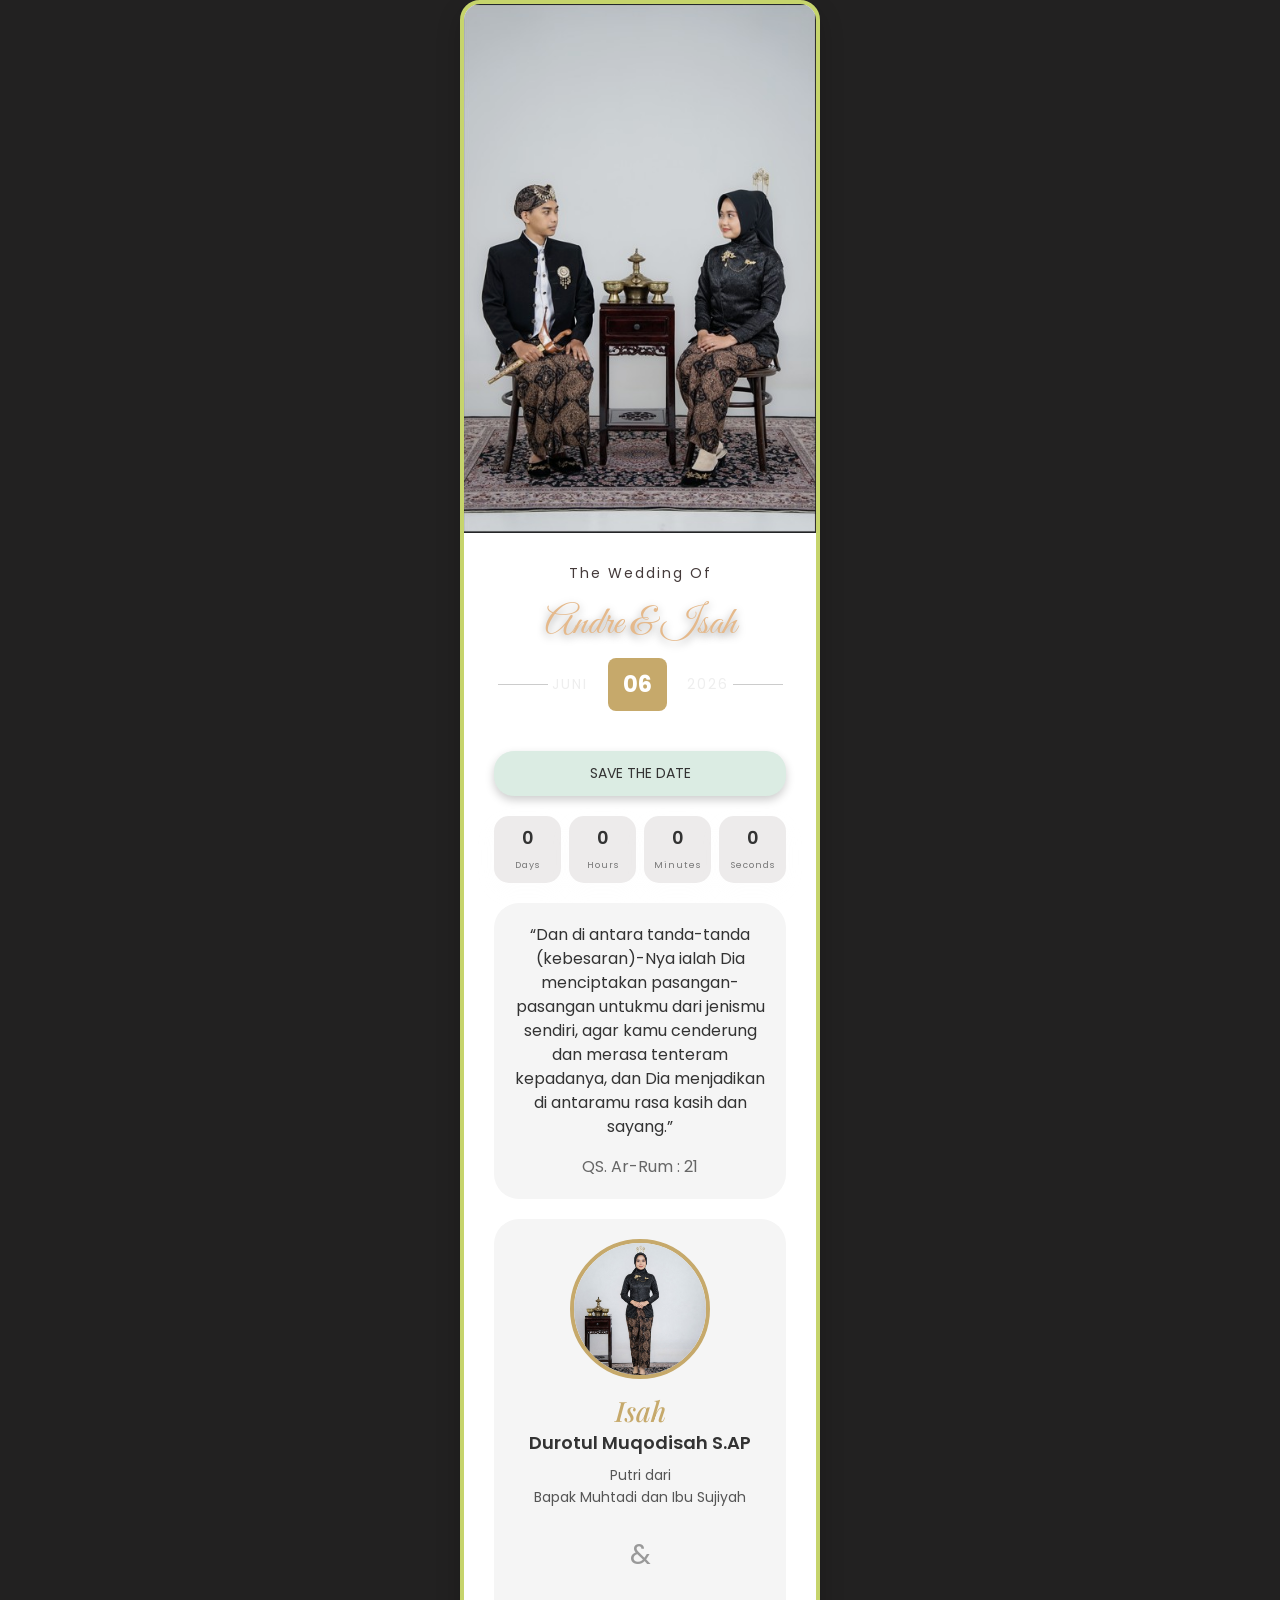
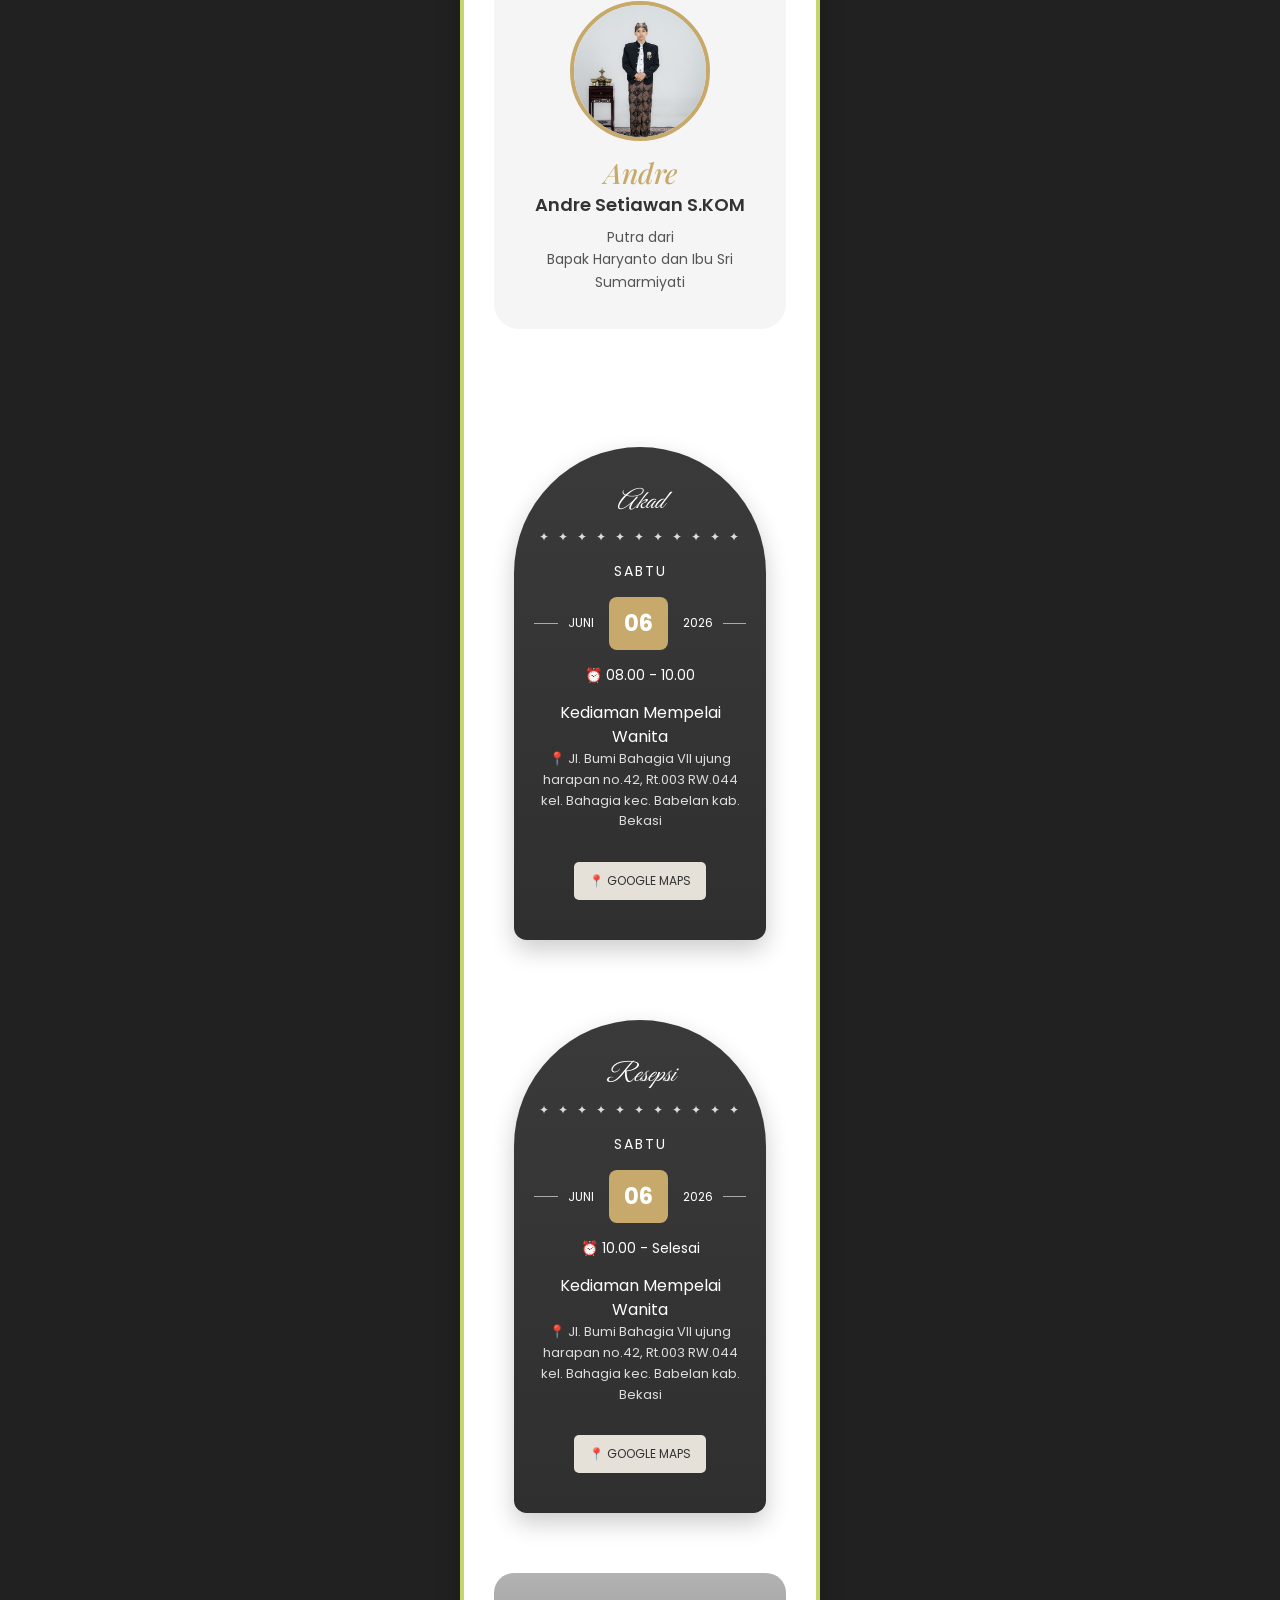
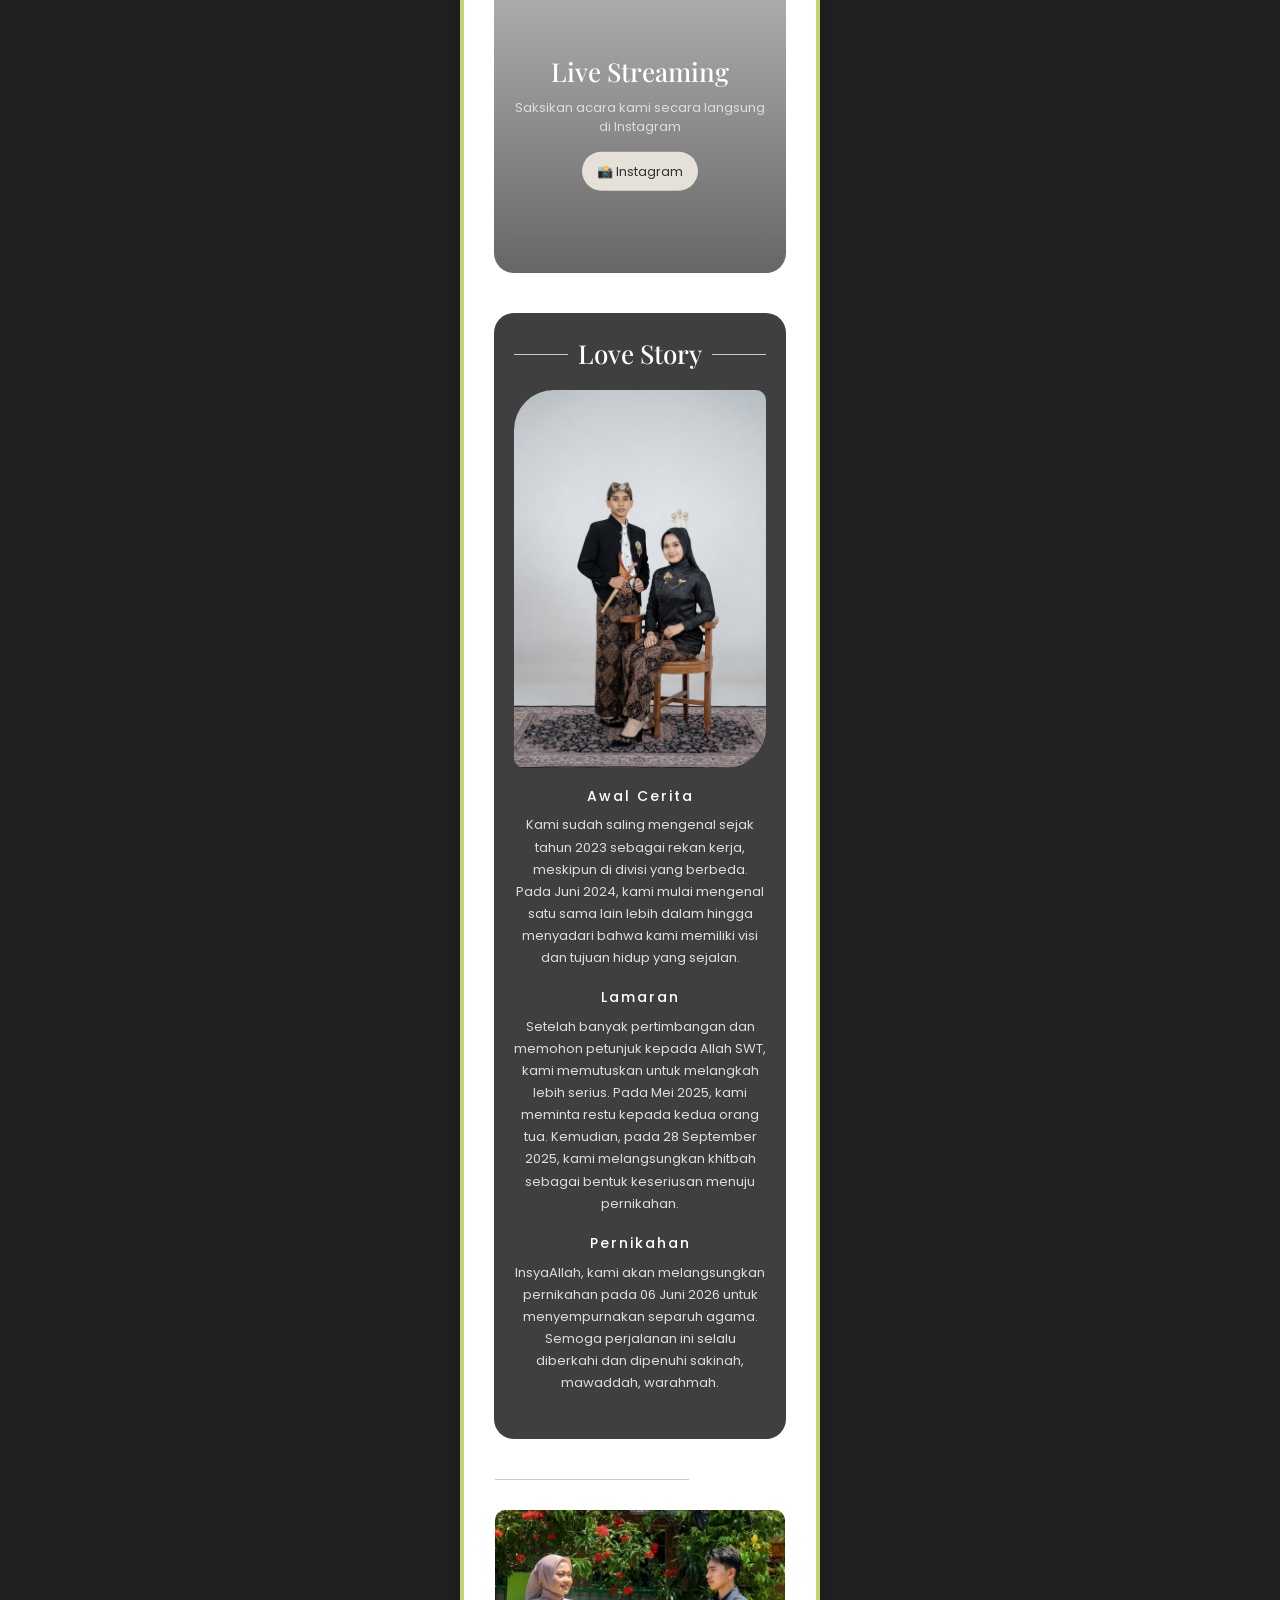
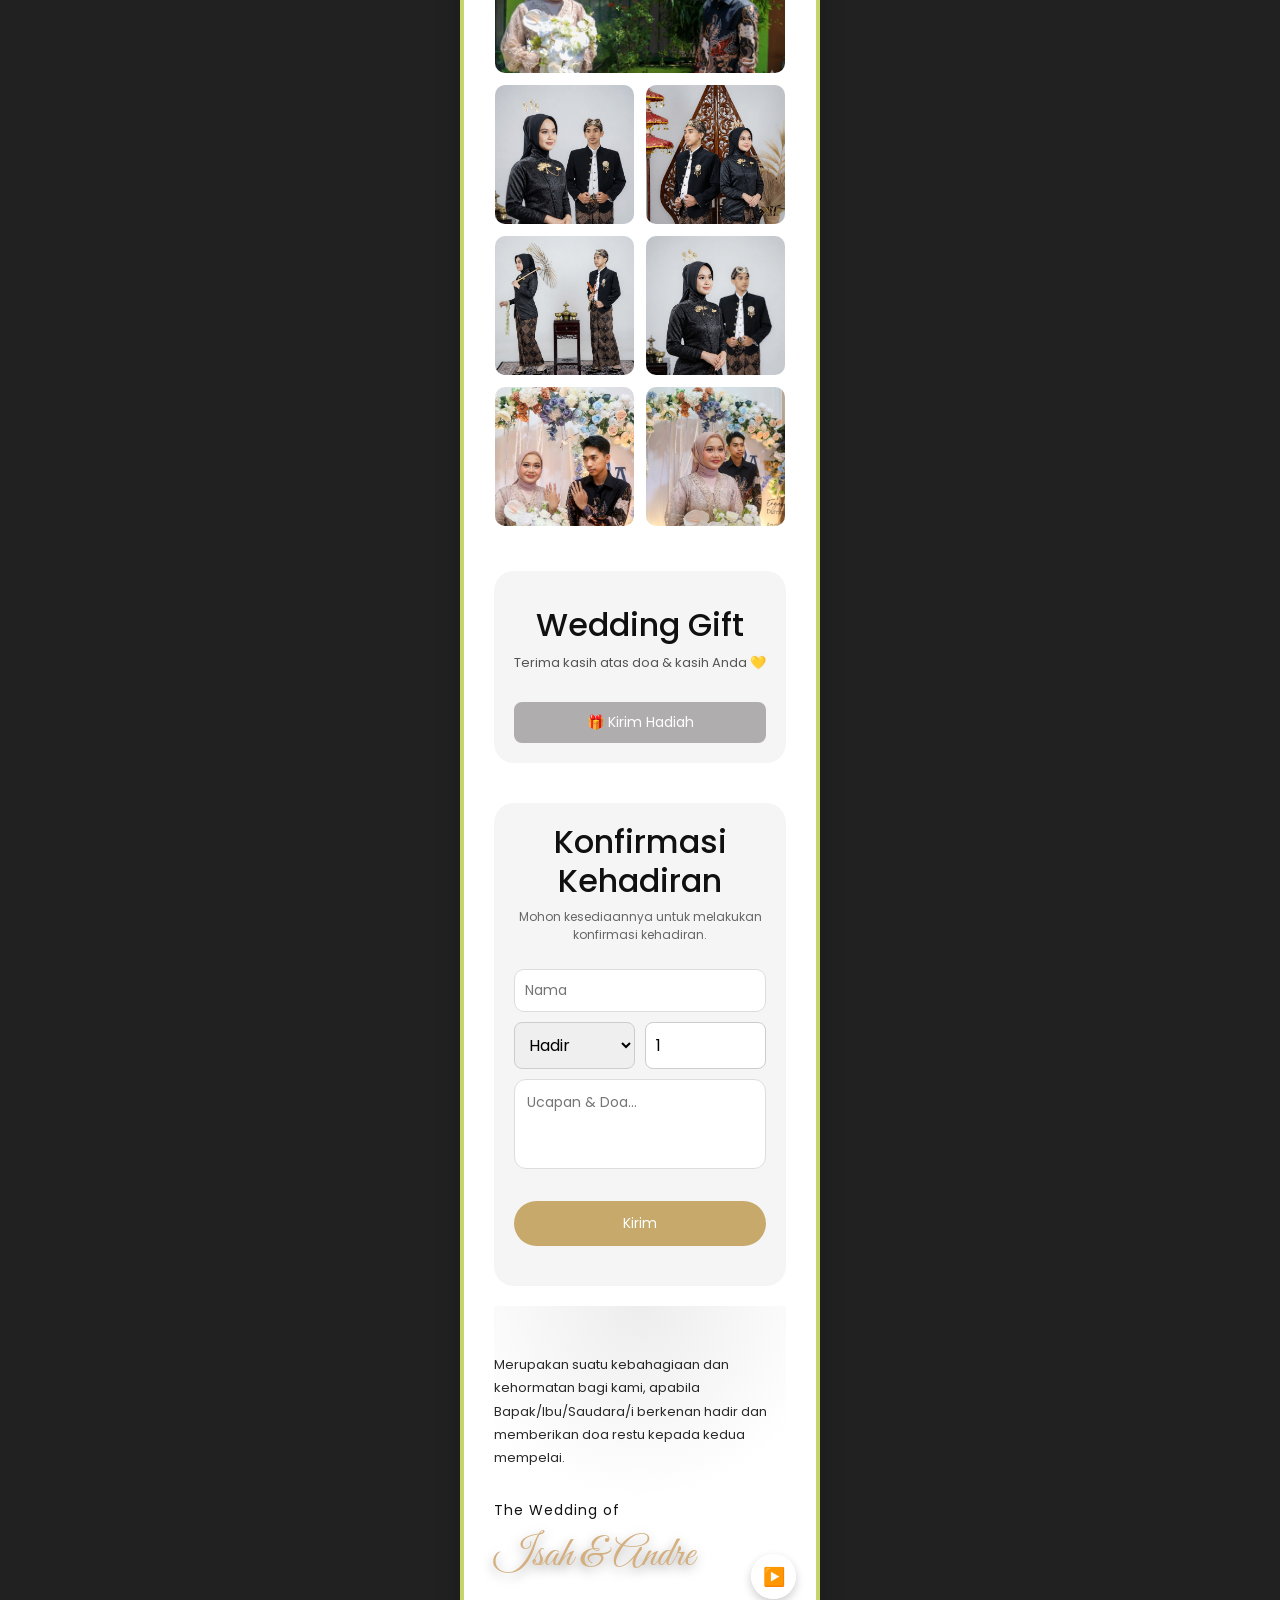
==== commit d4c1289f: "Update home.html" ====
--- a/home.html
+++ b/home.html
@@ -455,8 +455,9 @@
   <div class="footer-content">
     
     <p class="footer-text">
-      Merupakan suatu kebahagiaan dan kehormatan bagi kami,<br>
-      apabila Bapak/Ibu/Saudara/i berkenan hadir dan<br>
+      <br> </br>
+      Merupakan suatu kebahagiaan dan kehormatan bagi kami,
+      apabila Bapak/Ibu/Saudara/i berkenan hadir dan
       memberikan doa restu kepada kedua mempelai.
     </p>
 
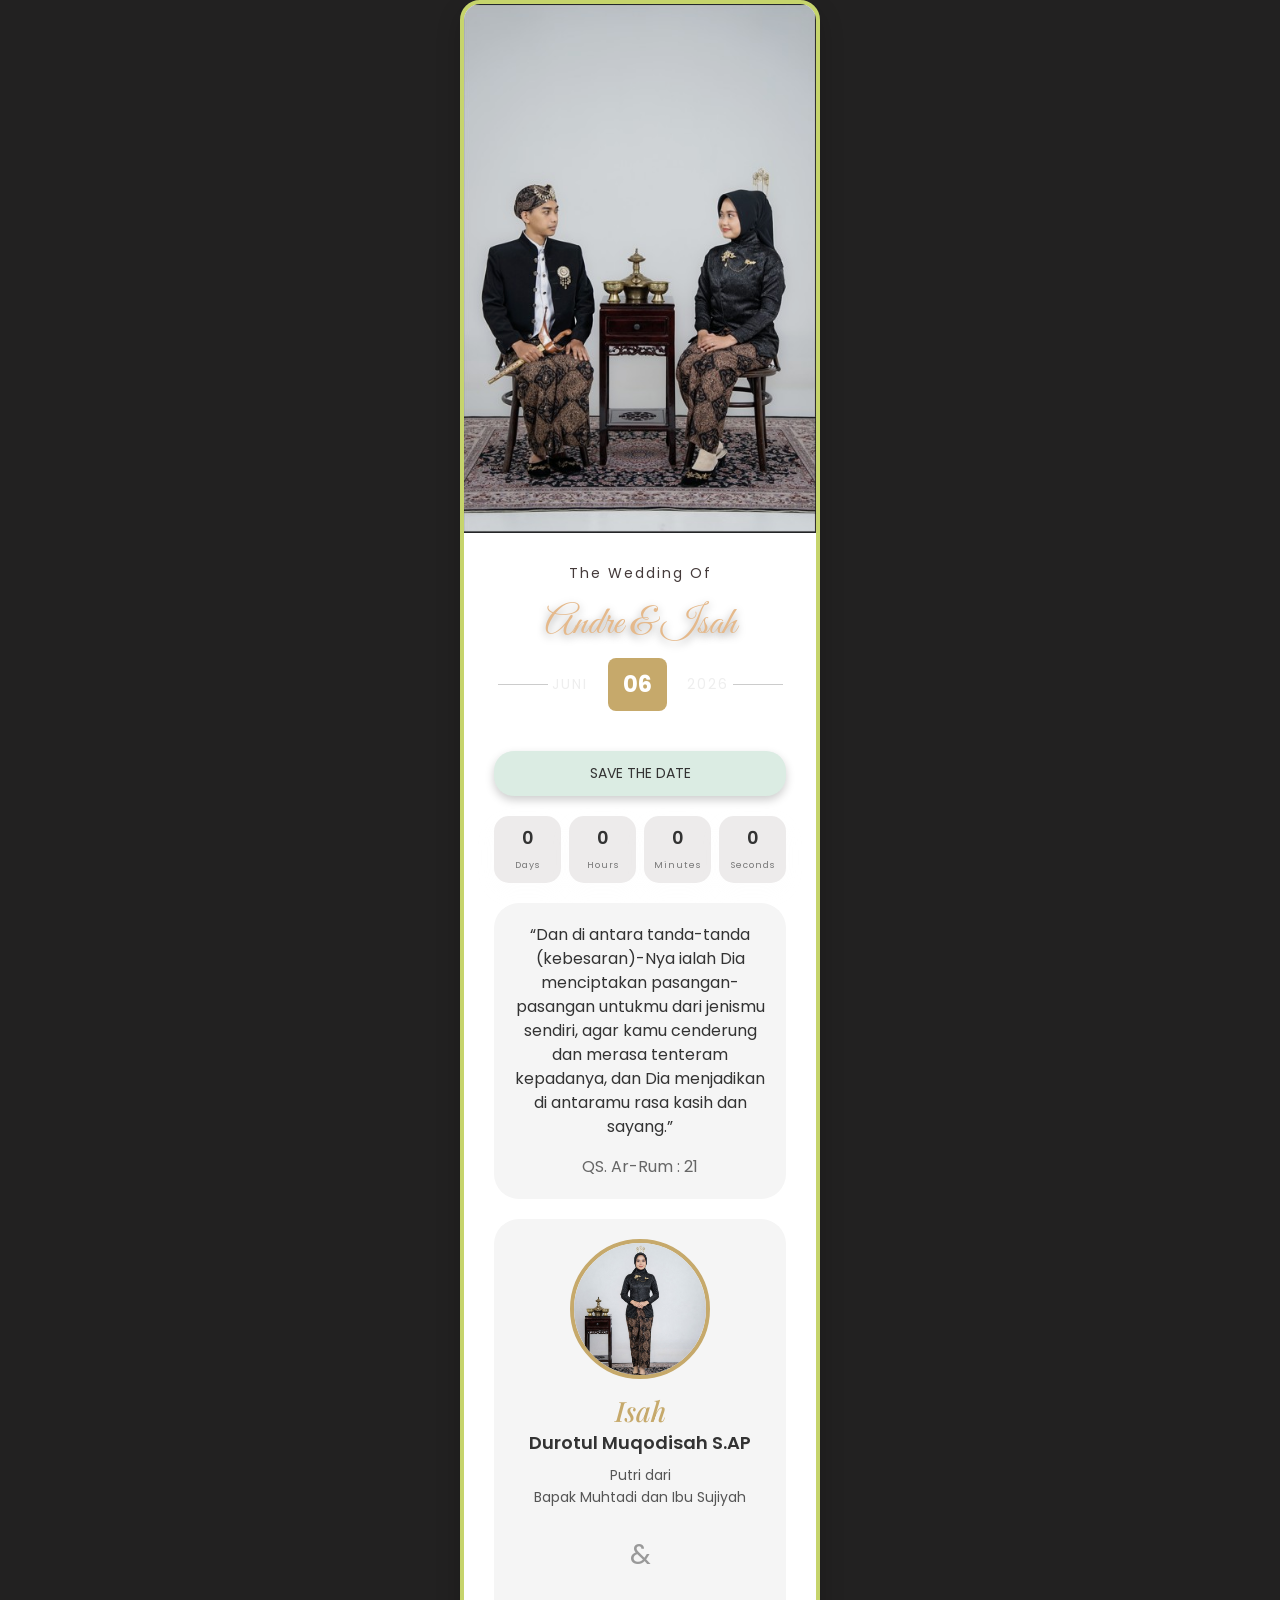
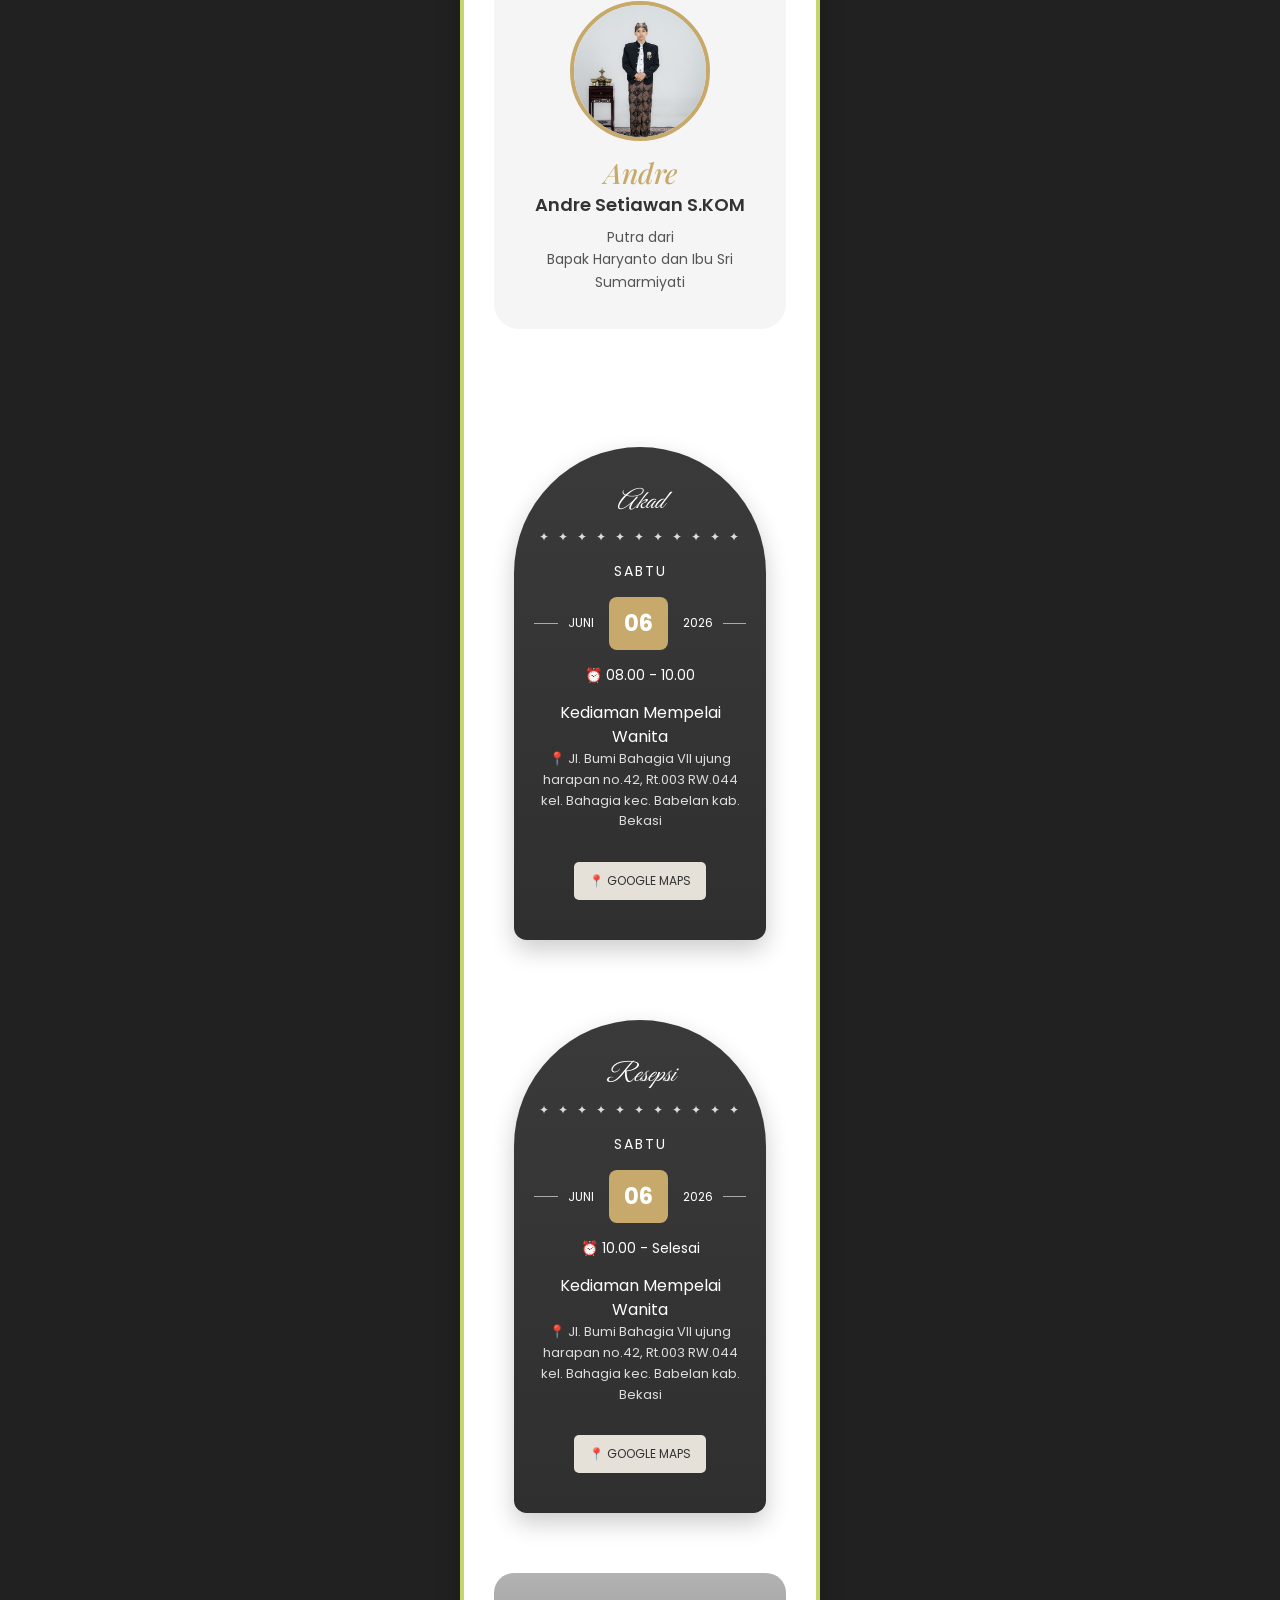
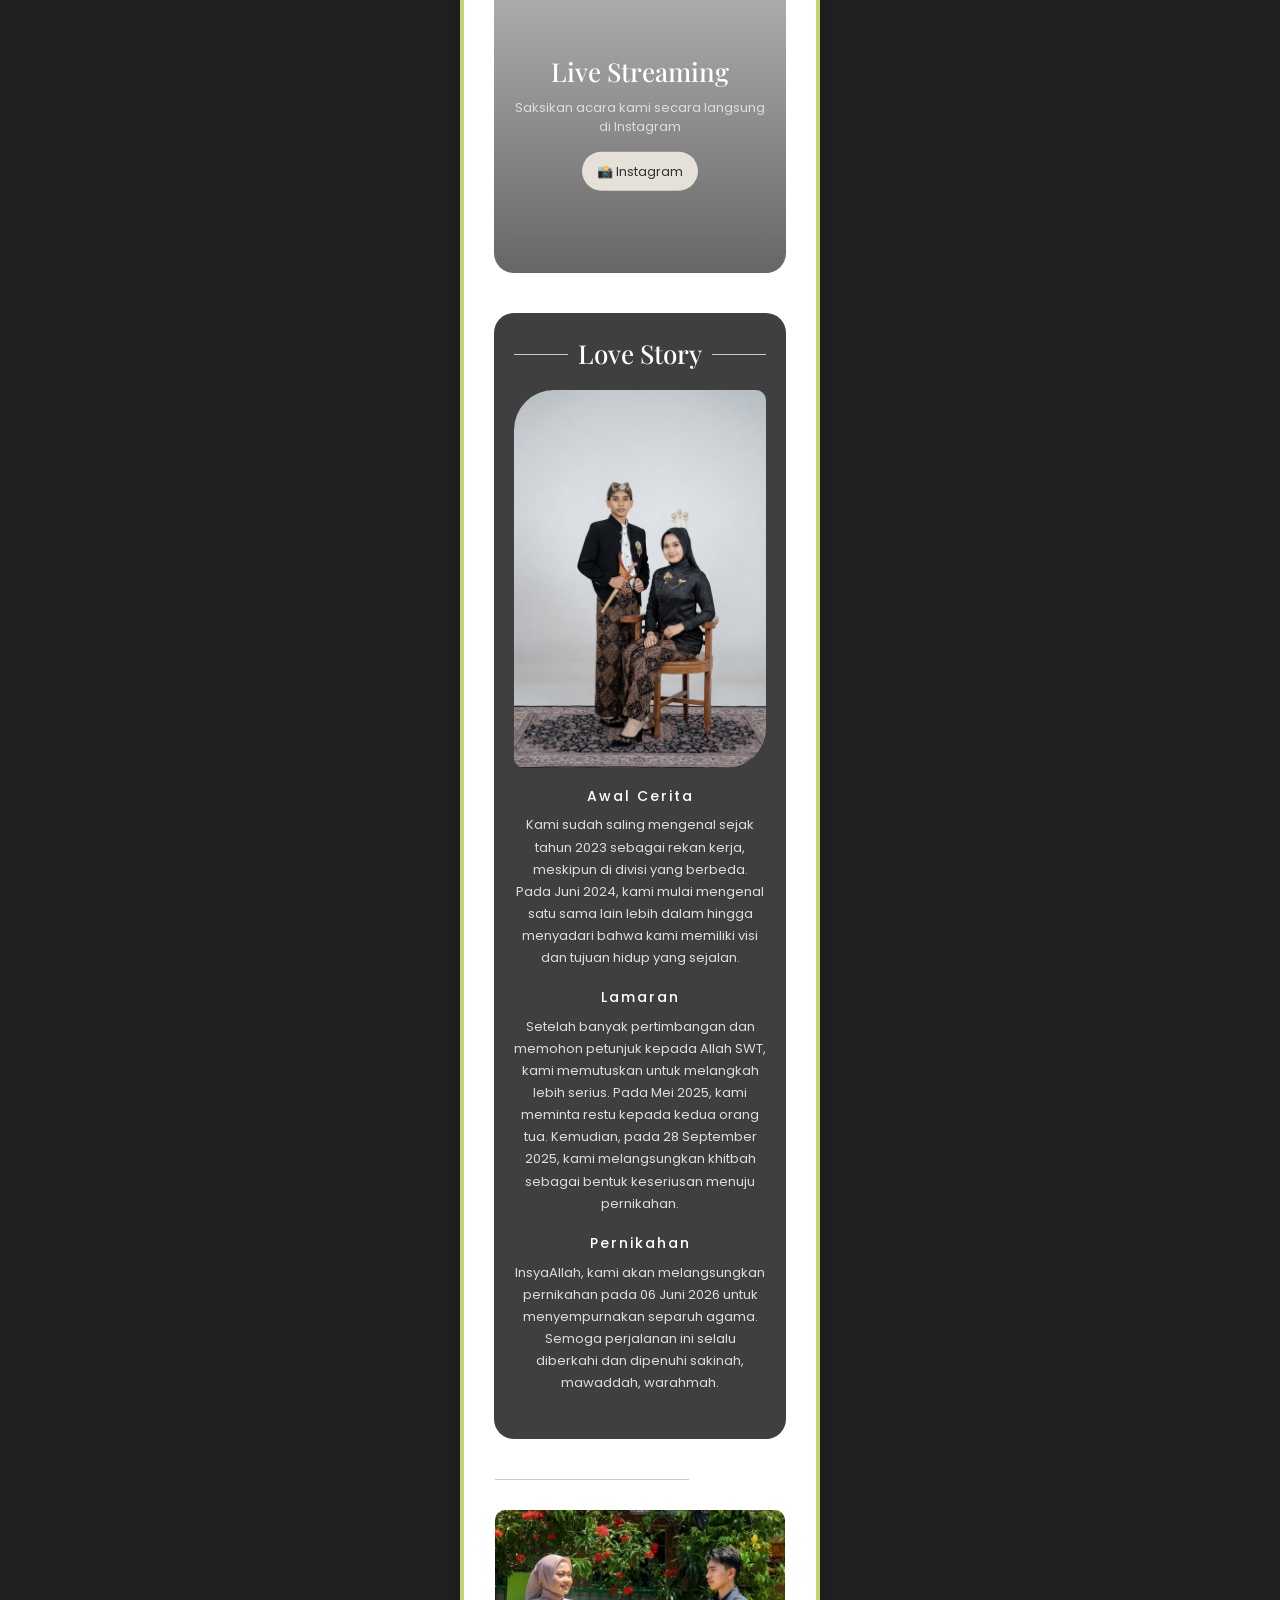
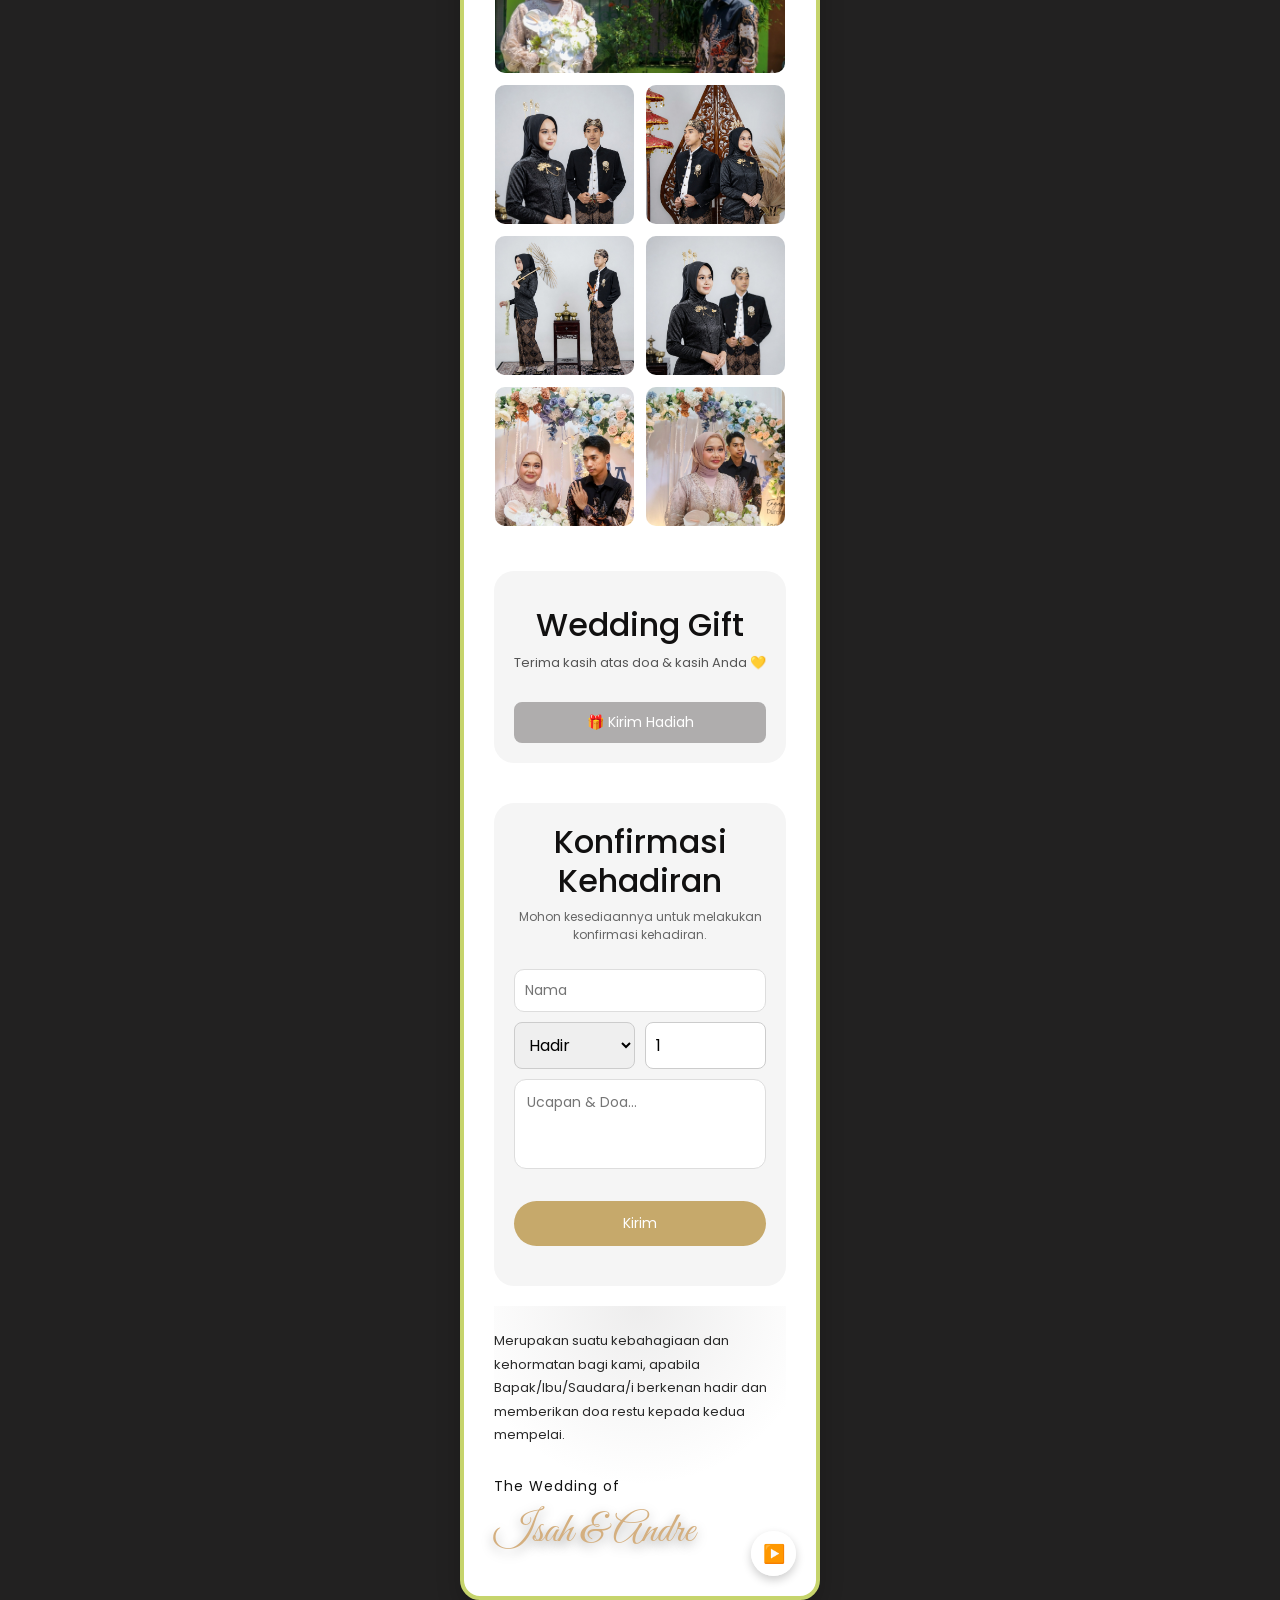
==== commit a99ae5b6: "Update home.html" ====
--- a/home.html
+++ b/home.html
@@ -455,7 +455,7 @@
   <div class="footer-content">
     
     <p class="footer-text">
-      <br> </br>
+      <br> 
       Merupakan suatu kebahagiaan dan kehormatan bagi kami,
       apabila Bapak/Ibu/Saudara/i berkenan hadir dan
       memberikan doa restu kepada kedua mempelai.
